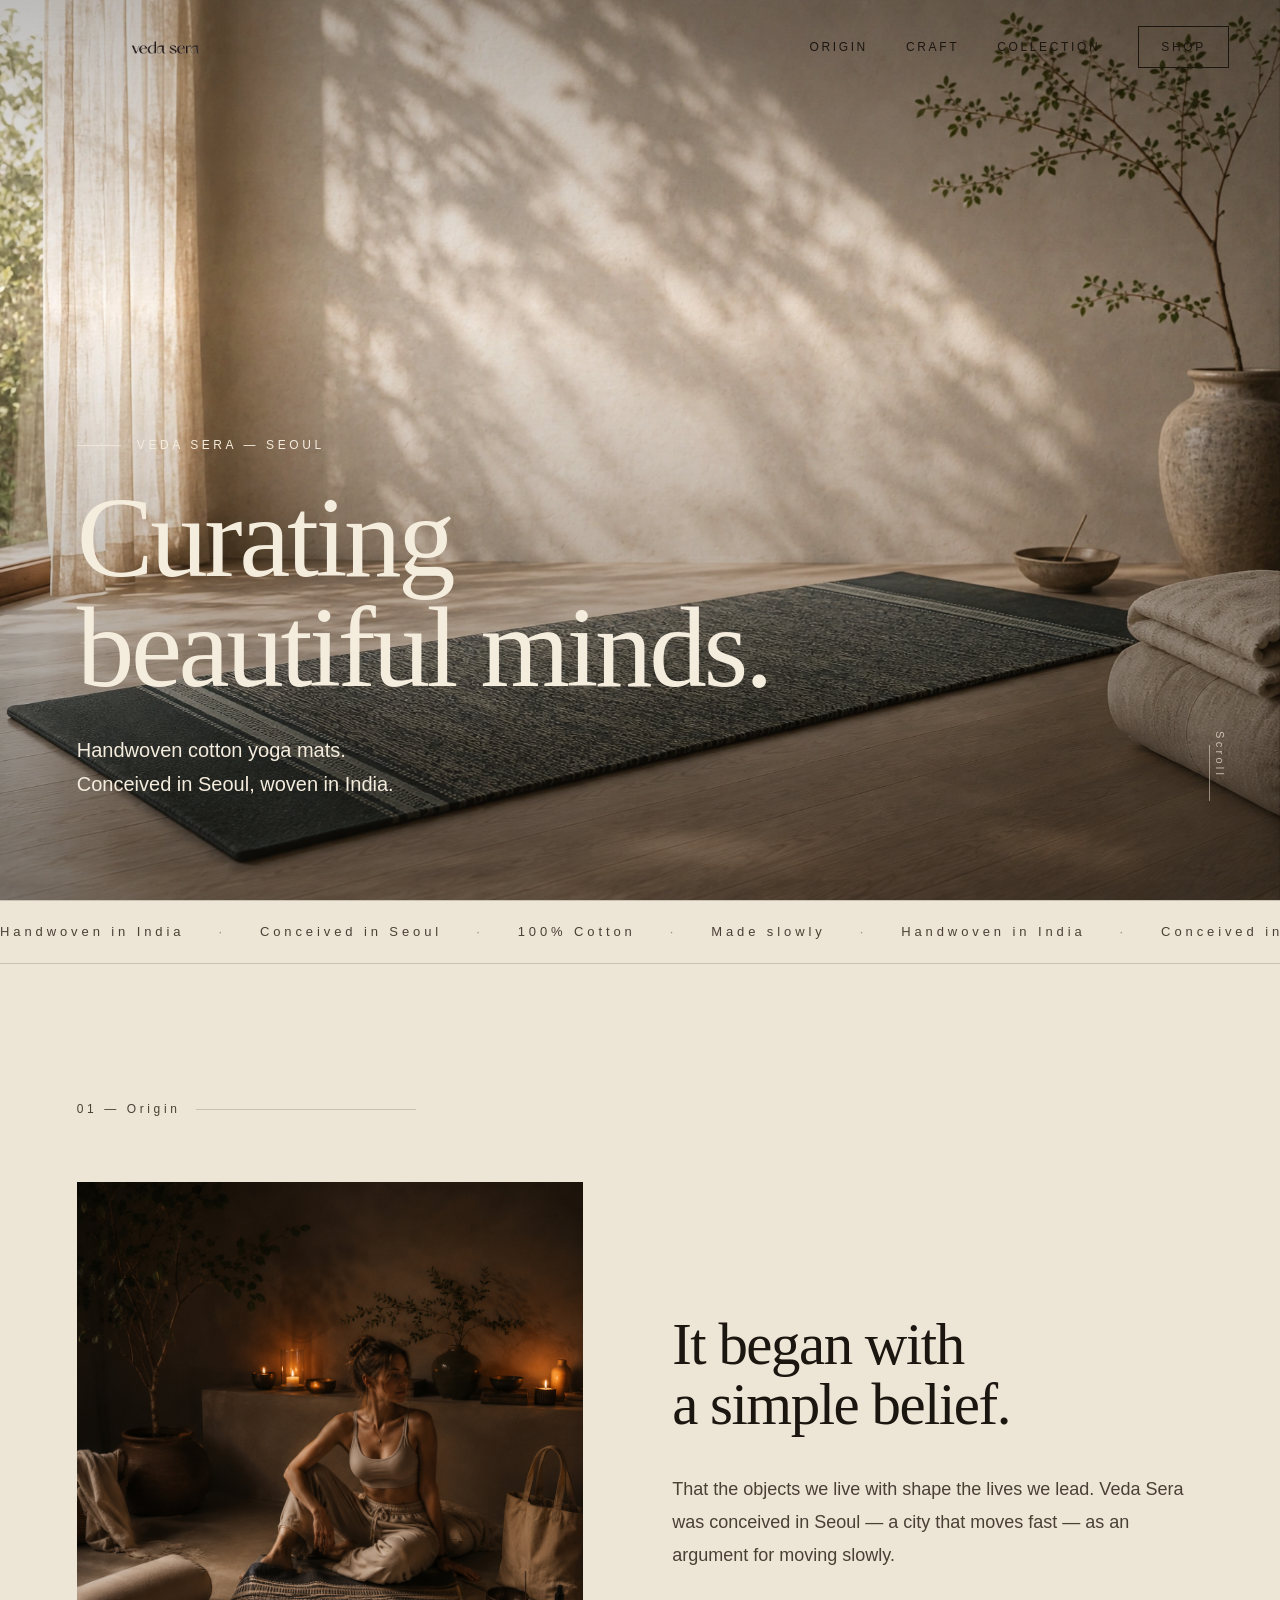
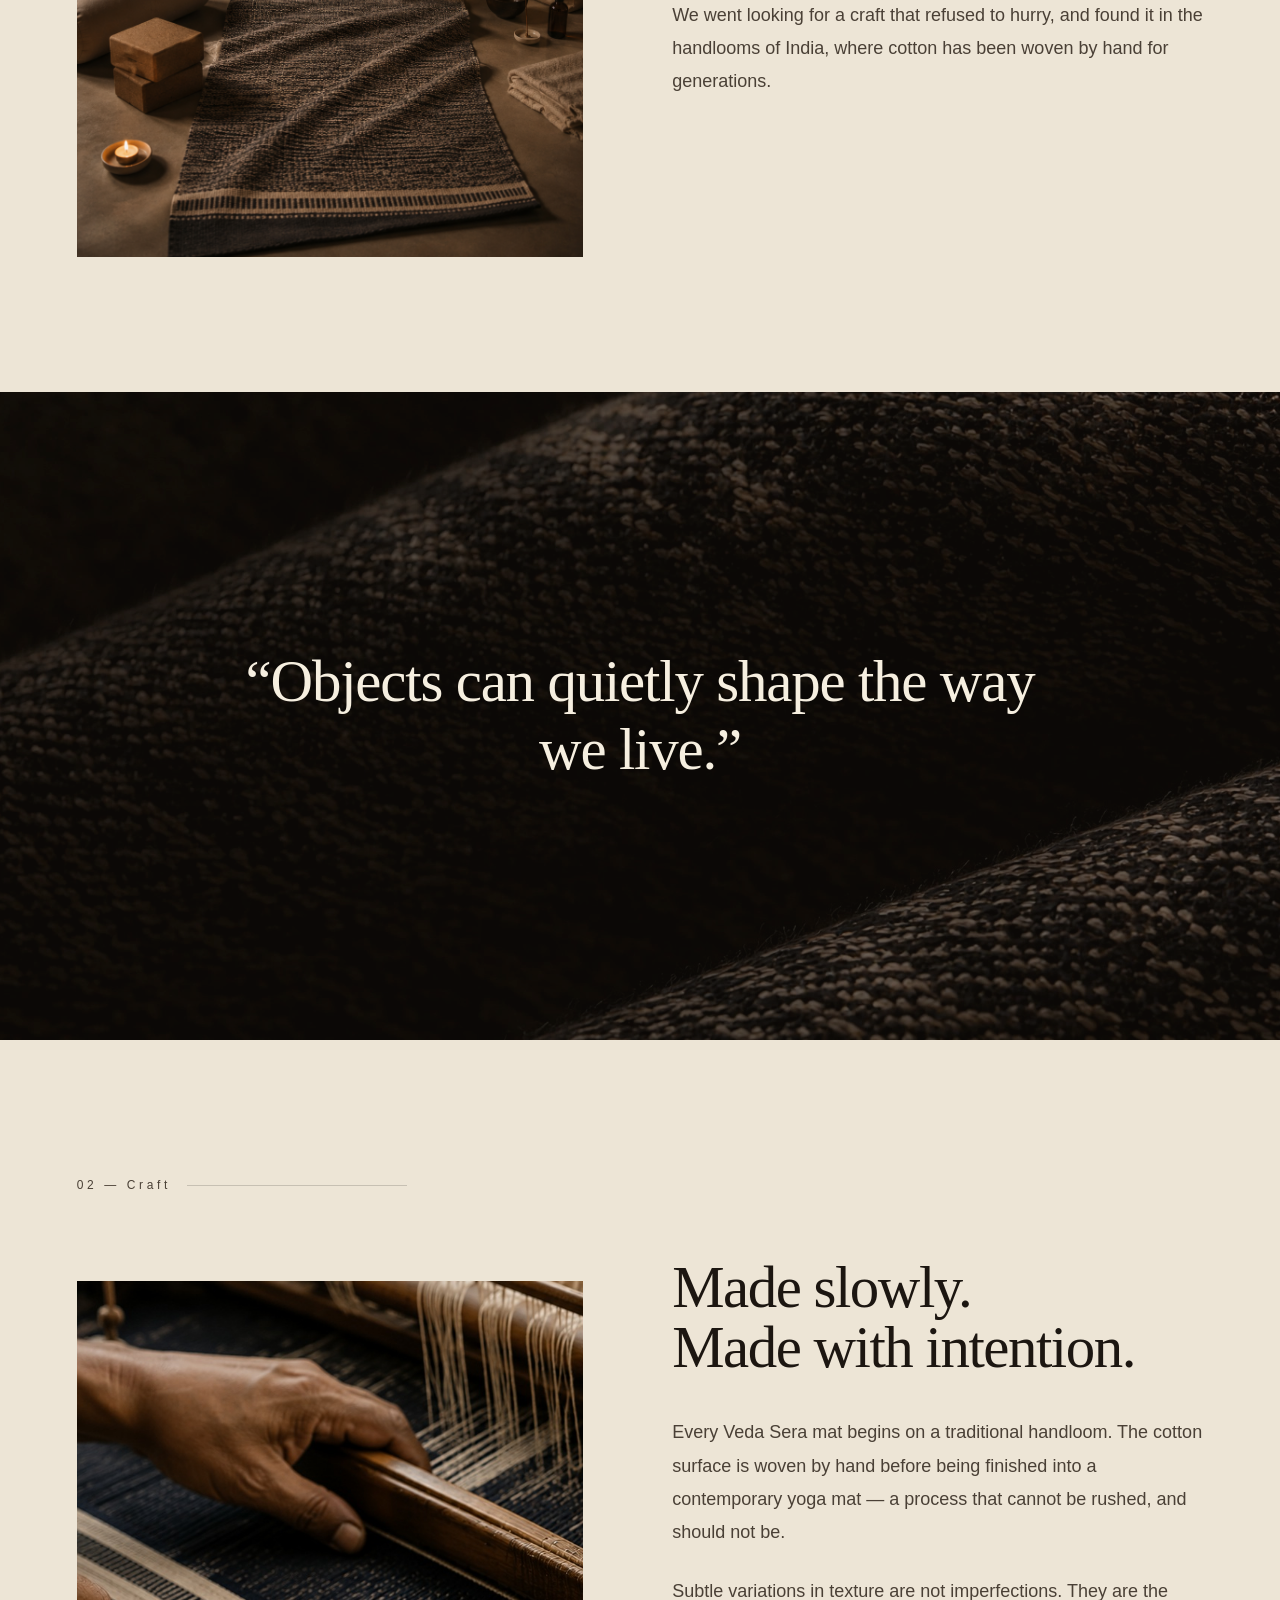
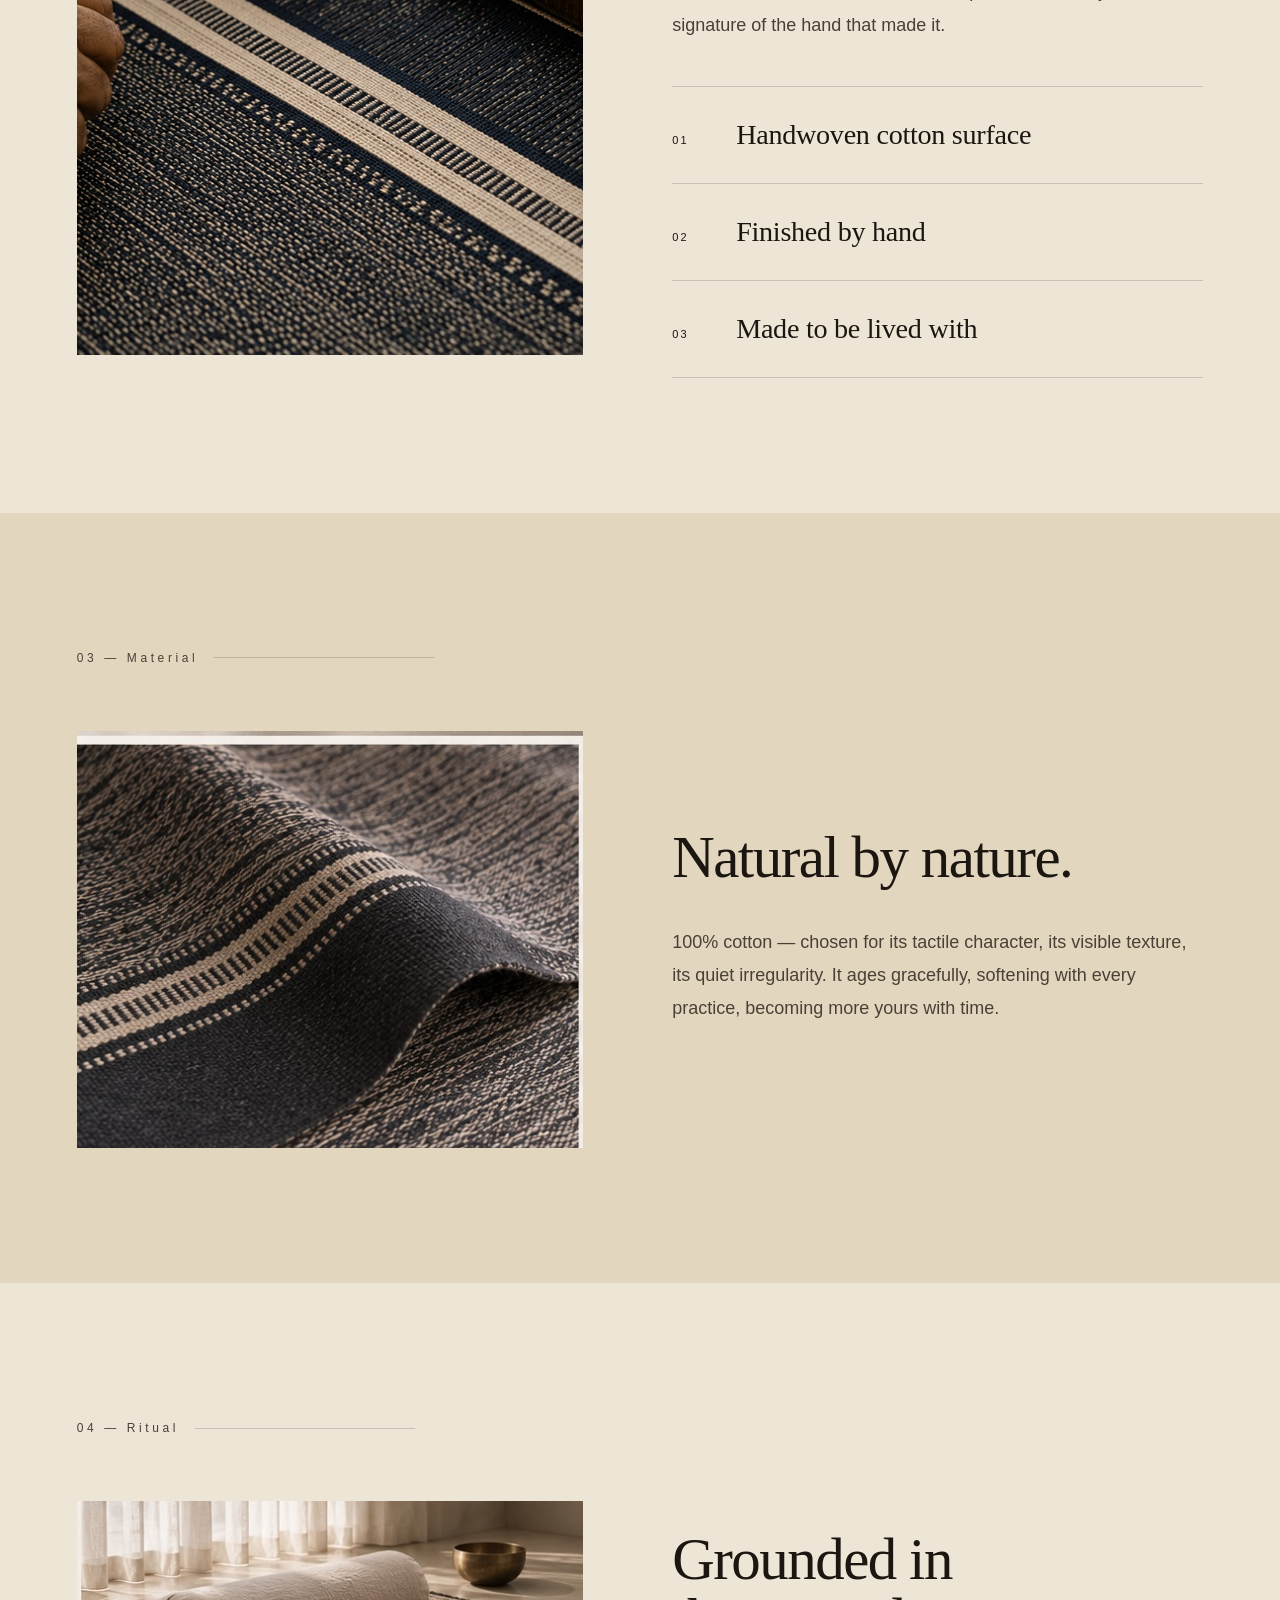
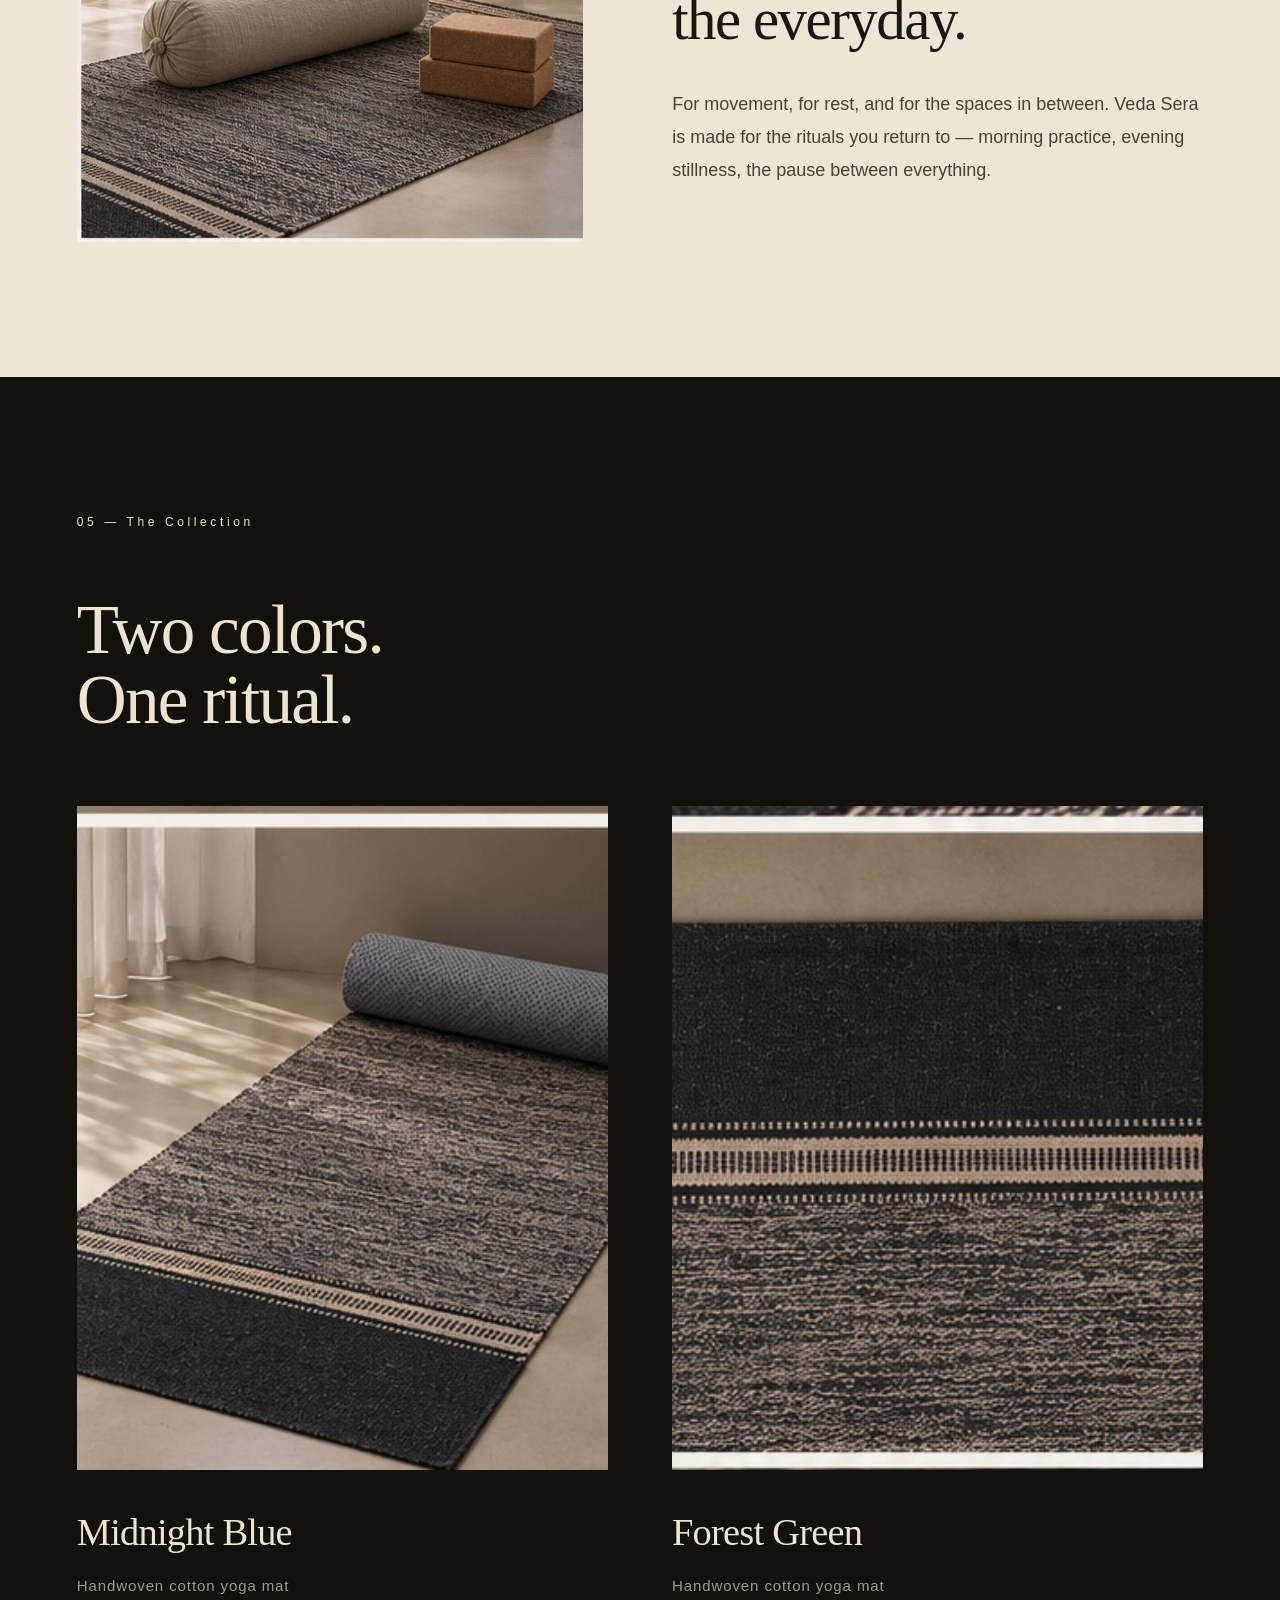
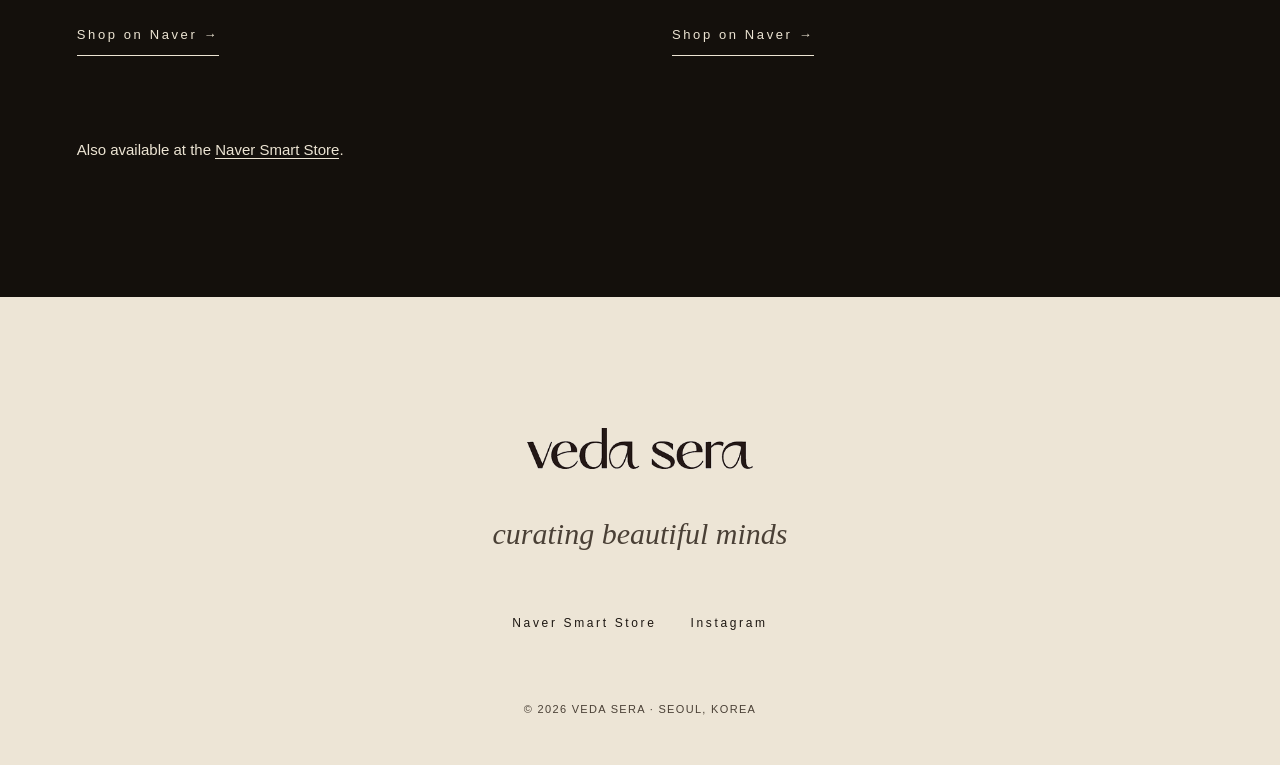
==== index.html @ e6a810a4 "Add official logo PNGs; favicon; cache-bust cleaned manifesto image" ====
<!doctype html>
<html lang="en">
<head>
<meta charset="utf-8">
<meta name="viewport" content="width=device-width,initial-scale=1">
<title>VEDA SERA — curating beautiful minds</title>
<meta name="description" content="VEDA SERA — handwoven cotton yoga mats. Conceived in Seoul, woven in India. Objects for movement, rest and the rituals in between.">
<link rel="stylesheet" href="style.css">
<link rel="icon" type="image/png" href="assets/logo-square.png">
<link rel="apple-touch-icon" href="assets/logo-square.png">
<script src="js/config.js"></script>
<script src="js/pixel.js"></script>
</head>
<body>

<header class="site-header" id="site-header">
  <a class="brand" href="#top" aria-label="VEDA SERA home"><img src="assets/logo.png" alt="VEDA SERA"></a>
  <nav>
    <a href="#origin">ORIGIN</a>
    <a href="#craft">CRAFT</a>
    <a href="#collection">COLLECTION</a>
    <a href="https://smartstore.naver.com/vedasera" target="_blank" rel="noopener" class="shop-link">SHOP</a>
  </nav>
</header>

<main id="top">

  <!-- HERO -->
  <section class="hero">
    <div class="hero-media"><img src="assets/hero.png" alt="VEDA SERA — handwoven cotton yoga mat"></div>
    <div class="hero-shade"></div>
    <div class="hero-copy">
      <p class="eyebrow light" data-reveal>VEDA SERA — SEOUL</p>
      <h1 data-reveal>Curating<br>beautiful minds.</h1>
      <p class="hero-sub" data-reveal>Handwoven cotton yoga mats.<br>Conceived in Seoul, woven in India.</p>
    </div>
    <p class="scroll-cue" aria-hidden="true">Scroll</p>
  </section>

  <!-- MARQUEE -->
  <div class="strip" aria-hidden="true">
    <div class="strip-track">
      <span>Handwoven in India</span><i>·</i><span>Conceived in Seoul</span><i>·</i><span>100% Cotton</span><i>·</i><span>Made slowly</span><i>·</i>
      <span>Handwoven in India</span><i>·</i><span>Conceived in Seoul</span><i>·</i><span>100% Cotton</span><i>·</i><span>Made slowly</span><i>·</i>
    </div>
  </div>

  <!-- 01 ORIGIN -->
  <section class="chapter" id="origin">
    <p class="chapter-num" data-reveal>01 — Origin</p>
    <div class="split">
      <div class="split-media portrait" data-reveal><img src="assets/philosophy-final.png" alt="VEDA SERA philosophy"></div>
      <div class="split-copy" data-reveal>
        <h2>It began with<br>a simple belief.</h2>
        <p>That the objects we live with shape the lives we lead. Veda Sera was conceived in Seoul — a city that moves fast — as an argument for moving slowly.</p>
        <p>We went looking for a craft that refused to hurry, and found it in the handlooms of India, where cotton has been woven by hand for generations.</p>
      </div>
    </div>
  </section>

  <!-- MANIFESTO BAND -->
  <section class="band">
    <img src="assets/final.jpg?v=2" alt="">
    <div class="band-shade"></div>
    <blockquote data-reveal>“Objects can quietly shape the way we live.”</blockquote>
  </section>

  <!-- 02 CRAFT -->
  <section class="chapter" id="craft">
    <p class="chapter-num" data-reveal>02 — Craft</p>
    <div class="split flip">
      <div class="split-copy" data-reveal>
        <h2>Made slowly.<br>Made with intention.</h2>
        <p>Every Veda Sera mat begins on a traditional handloom. The cotton surface is woven by hand before being finished into a contemporary yoga mat — a process that cannot be rushed, and should not be.</p>
        <p>Subtle variations in texture are not imperfections. They are the signature of the hand that made it.</p>
        <div class="rules">
          <div><b>01</b><span>Handwoven cotton surface</span></div>
          <div><b>02</b><span>Finished by hand</span></div>
          <div><b>03</b><span>Made to be lived with</span></div>
        </div>
      </div>
      <div class="split-media portrait" data-reveal><img src="assets/weave.jpg" alt="Traditional handweaving process"></div>
    </div>
  </section>

  <!-- 03 MATERIAL -->
  <section class="chapter alt" id="material">
    <p class="chapter-num" data-reveal>03 — Material</p>
    <div class="split">
      <div class="split-media" data-reveal><img src="assets/material.jpg" alt="Close-up of VEDA SERA woven cotton"></div>
      <div class="split-copy" data-reveal>
        <h2>Natural by nature.</h2>
        <p>100% cotton — chosen for its tactile character, its visible texture, its quiet irregularity. It ages gracefully, softening with every practice, becoming more yours with time.</p>
      </div>
    </div>
  </section>

  <!-- 04 RITUAL -->
  <section class="chapter" id="ritual">
    <p class="chapter-num" data-reveal>04 — Ritual</p>
    <div class="split flip">
      <div class="split-copy" data-reveal>
        <h2>Grounded in<br>the everyday.</h2>
        <p>For movement, for rest, and for the spaces in between. Veda Sera is made for the rituals you return to — morning practice, evening stillness, the pause between everything.</p>
      </div>
      <div class="split-media" data-reveal><img src="assets/lifestyle.jpg" alt="VEDA SERA mat in an everyday ritual setting"></div>
    </div>
  </section>

  <!-- 05 COLLECTION -->
  <section class="collection" id="collection">
    <div class="collection-inner">
      <p class="chapter-num light" data-reveal>05 — The Collection</p>
      <h2 data-reveal>Two colors.<br>One ritual.</h2>
      <div class="collection-grid">
        <a class="product-card" data-reveal
           href="https://smartstore.naver.com/vedasera/products/13748710776"
           target="_blank" rel="noopener" data-naver-product="13748710776">
          <div class="pimg"><img src="assets/product.jpg" alt="VEDA SERA handwoven yoga mat — Midnight Blue"></div>
          <h3>Midnight Blue</h3>
          <p class="psub">Handwoven cotton yoga mat</p>
          <span class="cta light">Shop on Naver →</span>
        </a>
        <a class="product-card" data-reveal
           href="https://smartstore.naver.com/vedasera/products/13748710775"
           target="_blank" rel="noopener" data-naver-product="13748710775">
          <div class="pimg"><img src="assets/detail.jpg" alt="VEDA SERA handwoven yoga mat — Forest Green"></div>
          <h3>Forest Green</h3>
          <p class="psub">Handwoven cotton yoga mat</p>
          <span class="cta light">Shop on Naver →</span>
        </a>
      </div>
      <p class="collection-note" data-reveal>Also available at the <a href="https://smartstore.naver.com/vedasera" target="_blank" rel="noopener">Naver Smart Store</a>.</p>
    </div>
  </section>

</main>

<footer>
  <p class="foot-mark" data-reveal><img src="assets/logo.png" alt="Veda Sera"></p>
  <p class="foot-line" data-reveal>curating beautiful minds</p>
  <nav data-reveal>
    <a href="https://smartstore.naver.com/vedasera" target="_blank" rel="noopener">Naver Smart Store</a>
    <a href="https://www.instagram.com/veda.sera" target="_blank" rel="noopener">Instagram</a>
  </nav>
  <small>© <span id="year">2026</span> VEDA SERA · SEOUL, KOREA</small>
</footer>

<script src="script.js"></script>
</body>
</html>
---- style.css ----
/* VEDA SERA — luxury editorial system
   System font stacks only: no external webfonts, no mobile font corruption. */

:root{
  --bone:#ede5d6;
  --bone-2:#e3d6bf;
  --ink:#1c1611;
  --ink-soft:#4a4036;
  --noir:#14100c;
  --bone-on-noir:#ece4d3;
  --line:rgba(28,22,17,.18);
  --line-light:rgba(236,228,211,.25);
  --serif:Georgia,"Times New Roman",serif;
  --sans:"Helvetica Neue",Helvetica,Arial,sans-serif;
}

*{box-sizing:border-box}
html{scroll-behavior:smooth;-webkit-text-size-adjust:100%;text-size-adjust:100%}
body{
  margin:0;background:var(--bone);color:var(--ink);
  font-family:var(--sans);font-size:18px;line-height:1.7;font-weight:400;
  -webkit-font-smoothing:antialiased;-moz-osx-font-smoothing:grayscale;
  text-rendering:optimizeLegibility;overflow-x:hidden;
}
img{display:block;max-width:100%}
a{color:inherit;text-decoration:none}

/* typography stability (kept from the typography fix) */
body,button,input,textarea,select{font-synthesis:none;font-kerning:normal}
h1,h2,h3,blockquote,.foot-mark{font-family:Georgia,"Times New Roman",serif;font-synthesis:none}

/* reveal on scroll */
[data-reveal]{opacity:0;transform:translateY(30px);transition:opacity 1.1s cubic-bezier(.2,.6,.2,1),transform 1.1s cubic-bezier(.2,.6,.2,1)}
[data-reveal].in{opacity:1;transform:none}
@media(prefers-reduced-motion:reduce){[data-reveal]{opacity:1;transform:none;transition:none}}

/* ---------- header ---------- */
.site-header{
  position:fixed;top:0;left:0;right:0;z-index:100;
  display:flex;align-items:center;justify-content:space-between;
  padding:26px 4vw;
  transition:background .4s,padding .4s,box-shadow .4s;
}
.site-header.scrolled{
  background:rgba(237,229,214,.9);
  -webkit-backdrop-filter:blur(14px);backdrop-filter:blur(14px);
  padding:16px 4vw;box-shadow:0 1px 0 var(--line);
}
.brand{width:230px;display:block}
.brand img{width:100%;height:auto}
.site-header nav{display:flex;gap:38px;align-items:center}
.site-header nav a{
  font-size:12px;font-weight:500;letter-spacing:.22em;
  position:relative;padding:4px 0;
}
.site-header nav a::after{
  content:"";position:absolute;left:0;bottom:0;height:1px;width:0;
  background:var(--ink);transition:width .35s;
}
.site-header nav a:hover::after{width:100%}
.shop-link{border:1px solid var(--ink);padding:10px 22px !important}
.shop-link::after{display:none}
.shop-link:hover{background:var(--ink);color:var(--bone)}

/* ---------- hero ---------- */
.hero{position:relative;height:100svh;min-height:640px;overflow:hidden;background:var(--noir)}
.hero-media{position:absolute;inset:0}
.hero-media img{
  width:100%;height:100%;object-fit:cover;
  animation:heroSettle 2.4s cubic-bezier(.2,.6,.2,1) both;
}
@keyframes heroSettle{from{transform:scale(1.08)}to{transform:scale(1)}}
.hero-shade{position:absolute;inset:0;background:linear-gradient(180deg,rgba(20,16,12,.28) 0%,rgba(20,16,12,0) 34%,rgba(20,16,12,.52) 100%)}
.hero-copy{position:absolute;left:6vw;bottom:11vh;right:6vw;color:#f4ecdd;max-width:1200px}
.eyebrow{
  font-size:12px;font-weight:500;letter-spacing:.3em;margin:0 0 26px;
  display:flex;align-items:center;gap:16px;
}
.eyebrow::before{content:"";width:44px;height:1px;background:currentColor;opacity:.7}
.eyebrow.light{color:#f4ecdd}
.hero-copy h1{
  font-weight:400;font-size:clamp(58px,9vw,148px);
  line-height:.96;letter-spacing:-.03em;margin:0 0 30px;
}
.hero-sub{font-size:clamp(16px,1.6vw,20px);line-height:1.7;margin:0;opacity:.88;max-width:520px}
.scroll-cue{
  position:absolute;right:4vw;bottom:11vh;color:#f4ecdd;
  font-size:11px;letter-spacing:.3em;writing-mode:vertical-rl;margin:0;opacity:.7;
}
.scroll-cue::after{content:"";display:block;width:1px;height:56px;background:#f4ecdd;margin:14px auto 0;opacity:.7}

/* ---------- marquee strip ---------- */
.strip{
  border-top:1px solid var(--line);border-bottom:1px solid var(--line);
  overflow:hidden;padding:20px 0;background:var(--bone);
}
.strip-track{
  display:flex;gap:34px;white-space:nowrap;width:max-content;
  animation:strip 30s linear infinite;
  font-size:13px;letter-spacing:.3em;font-weight:500;color:var(--ink-soft);
}
.strip-track i{font-style:normal;opacity:.5}
@keyframes strip{to{transform:translateX(-50%)}}

/* ---------- chapters ---------- */
.chapter{padding:15vh 6vw;max-width:1560px;margin:0 auto}
.chapter.alt{background:var(--bone-2)}
.chapter.alt{max-width:none}
.chapter.alt>.chapter-num,.chapter.alt>.split{max-width:1560px;margin-left:auto;margin-right:auto}
.chapter-num{
  font-size:12px;font-weight:500;letter-spacing:.3em;margin:0 0 7vh;
  display:flex;align-items:center;gap:16px;color:var(--ink-soft);
}
.chapter-num::after{content:"";flex:1;height:1px;background:var(--line);max-width:220px}
.chapter-num.light{color:var(--bone-on-noir)}
.split{display:grid;grid-template-columns:1fr 1.05fr;gap:7vw;align-items:center}
.split.flip>.split-copy{order:2}
.split.flip>.split-media{order:1}
.split-media{overflow:hidden;background:var(--bone-2)}
.split-media.portrait img{aspect-ratio:3/4}
.split-media img{width:100%;height:100%;object-fit:cover;transition:transform 1.4s cubic-bezier(.2,.6,.2,1)}
.split-media:hover img{transform:scale(1.035)}
.split-copy h2{
  font-weight:400;font-size:clamp(44px,4.6vw,96px);
  line-height:1.02;letter-spacing:-.025em;margin:0 0 38px;
}
.split-copy p{font-size:18px;line-height:1.85;max-width:560px;margin:0 0 26px;color:var(--ink-soft)}
.rules{margin-top:44px;border-bottom:1px solid var(--line)}
.rules div{border-top:1px solid var(--line);padding:24px 0;display:grid;grid-template-columns:64px 1fr;align-items:baseline}
.rules b{font-size:11px;font-weight:500;letter-spacing:.2em}
.rules span{font-family:var(--serif);font-size:clamp(24px,2.2vw,34px);letter-spacing:-.01em}

/* ---------- manifesto band ---------- */
.band{position:relative;min-height:72vh;display:flex;align-items:center;justify-content:center;overflow:hidden;background:var(--noir)}
.band img{position:absolute;inset:0;width:100%;height:100%;object-fit:cover;opacity:.85}
.band-shade{position:absolute;inset:0;background:rgba(20,16,12,.45)}
.band blockquote{
  position:relative;color:#f6efe0;text-align:center;
  font-size:clamp(34px,4.6vw,76px);line-height:1.15;letter-spacing:-.02em;
  max-width:1000px;margin:0;padding:0 6vw;font-weight:400;
}

/* ---------- collection (noir) ---------- */
.collection{background:var(--noir);color:var(--bone-on-noir);padding:15vh 6vw}
.collection-inner{max-width:1560px;margin:0 auto}
.collection h2{
  font-weight:400;font-size:clamp(48px,5.4vw,110px);
  line-height:1;letter-spacing:-.025em;margin:0 0 8vh;
}
.collection-grid{display:grid;grid-template-columns:1fr 1fr;gap:5vw}
.product-card{display:block}
.product-card .pimg{overflow:hidden;background:#241d15;aspect-ratio:4/5}
.product-card img{width:100%;height:100%;object-fit:cover;transition:transform 1.2s cubic-bezier(.2,.6,.2,1),opacity .6s}
.product-card:hover img{transform:scale(1.045)}
.product-card h3{font-weight:400;font-size:clamp(30px,3vw,46px);letter-spacing:-.02em;margin:30px 0 8px}
.psub{font-size:15px;letter-spacing:.06em;opacity:.65;margin:0 0 20px}
.cta{
  display:inline-block;font-size:13px;font-weight:500;letter-spacing:.2em;
  padding-bottom:8px;border-bottom:1px solid currentColor;
}
.cta.light{color:var(--bone-on-noir)}
.collection-note{margin:9vh 0 0;font-size:15px;opacity:.7}
.collection-note a{border-bottom:1px solid currentColor}

/* ---------- footer ---------- */
footer{padding:14vh 6vw 46px;text-align:center;background:var(--bone)}
.foot-mark{margin:0 0 34px}
.foot-mark img{width:min(760px,84vw);height:auto;margin:0 auto}
.foot-line{font-family:var(--serif);font-style:italic;font-size:clamp(20px,2.4vw,30px);margin:0 0 54px;color:var(--ink-soft)}
footer nav{display:flex;gap:34px;justify-content:center;flex-wrap:wrap;margin-bottom:60px}
footer nav a{font-size:12px;font-weight:500;letter-spacing:.22em;border-bottom:1px solid transparent;padding-bottom:6px}
footer nav a:hover{border-bottom-color:var(--ink)}
footer small{display:block;font-size:11px;letter-spacing:.12em;color:var(--ink-soft)}

/* ---------- mobile ---------- */
@media(max-width:900px){
  .site-header{padding:18px 20px}
  .site-header.scrolled{padding:12px 20px}
  .brand{width:170px}
  .site-header nav a:not(.shop-link){display:none}
  .site-header nav{gap:0}
  .hero-copy{left:24px;right:24px;bottom:9vh}
  .scroll-cue{display:none}
  .chapter{padding:11vh 24px}
  .split{grid-template-columns:1fr;gap:44px}
  .split.flip>.split-copy{order:1}
  .split.flip>.split-media{order:2}
  .split-copy h2{margin-bottom:26px}
  .collection{padding:11vh 24px}
  .collection-grid{grid-template-columns:1fr;gap:56px}
  .band{min-height:56vh}
  footer{padding:11vh 24px 40px}
}
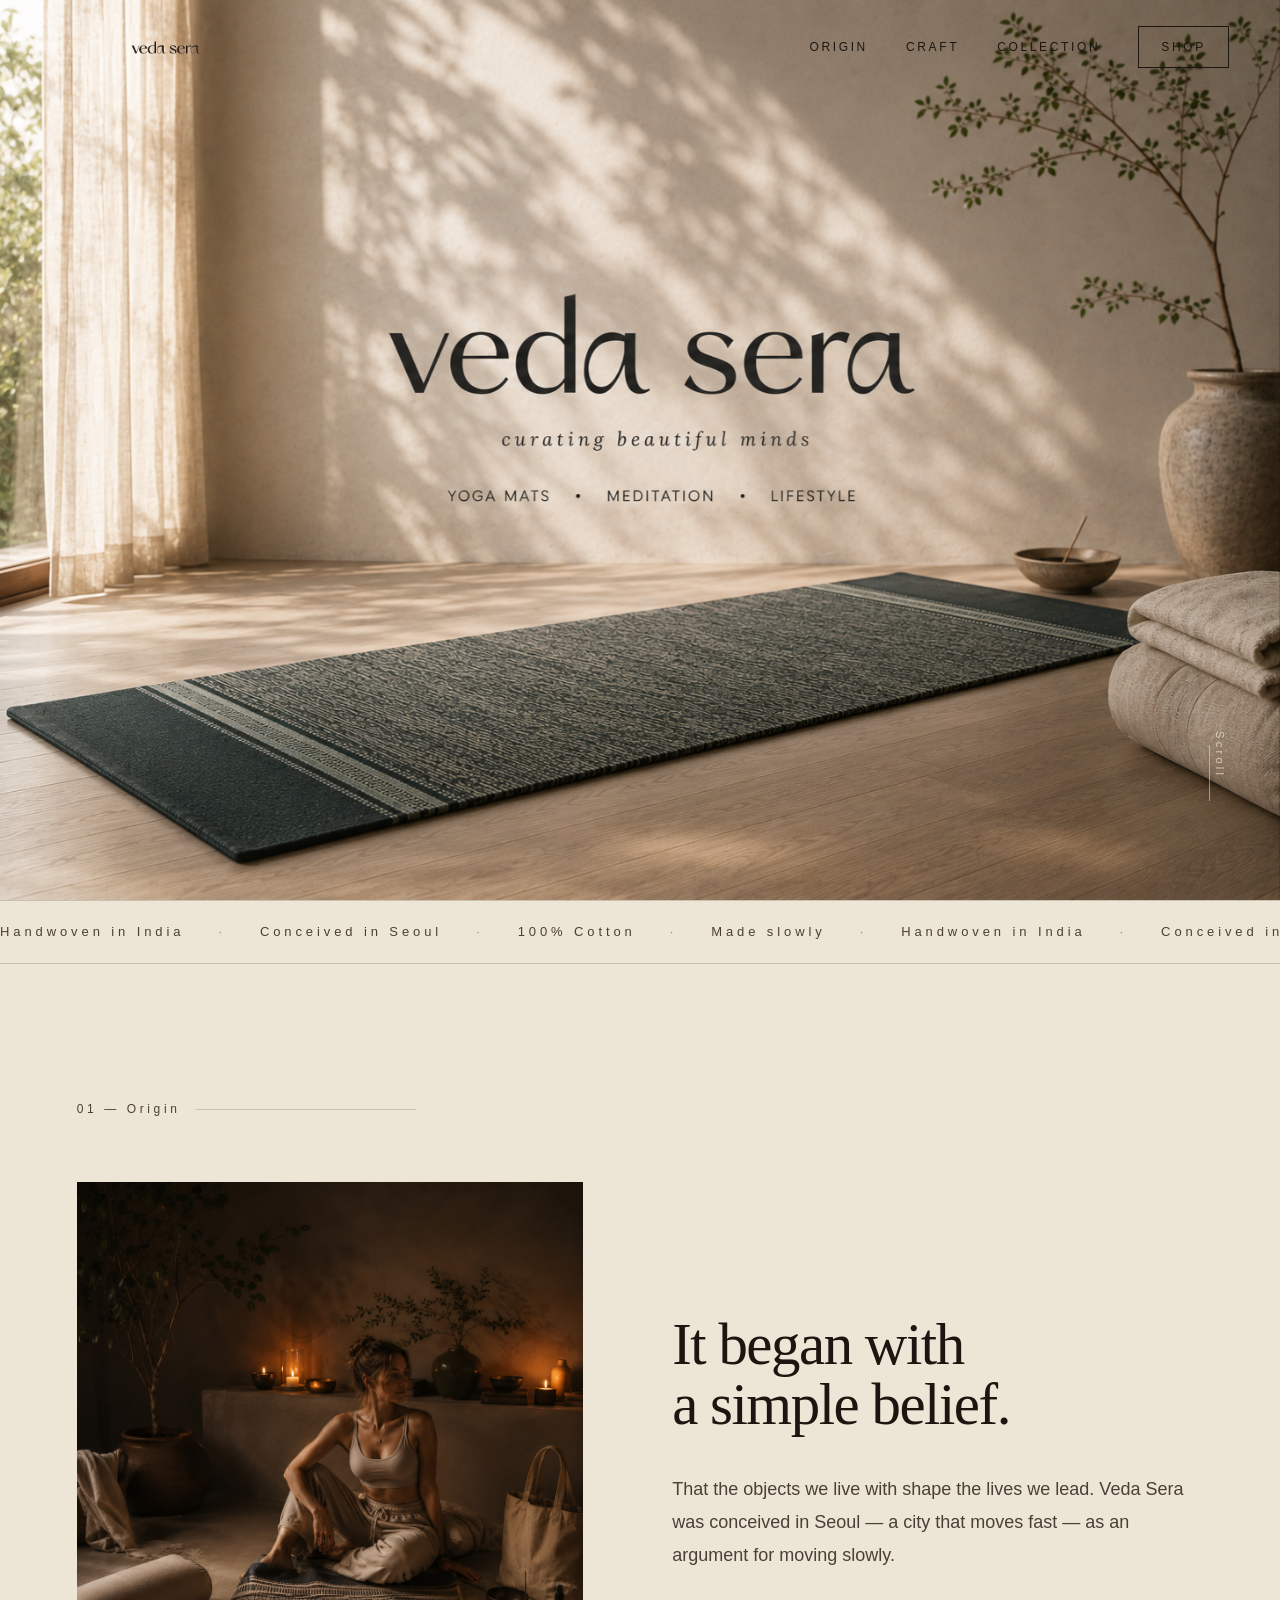
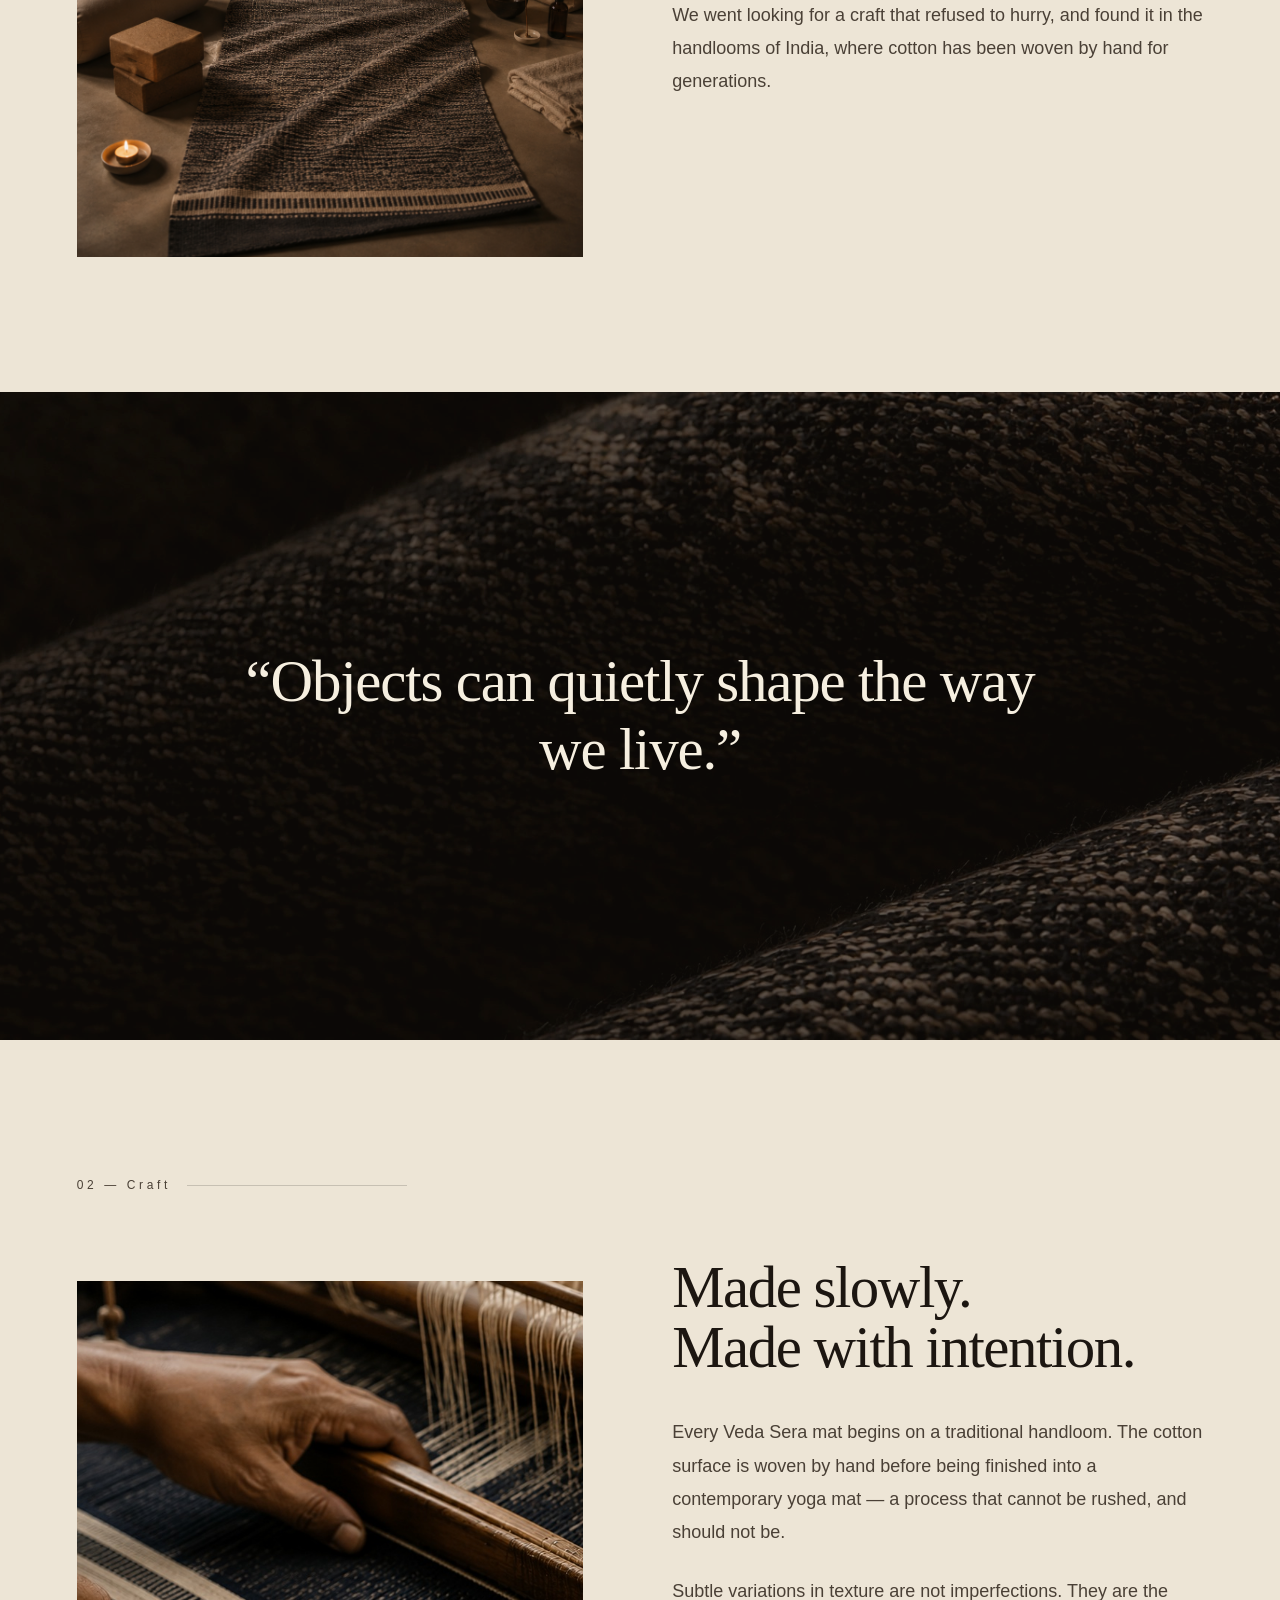
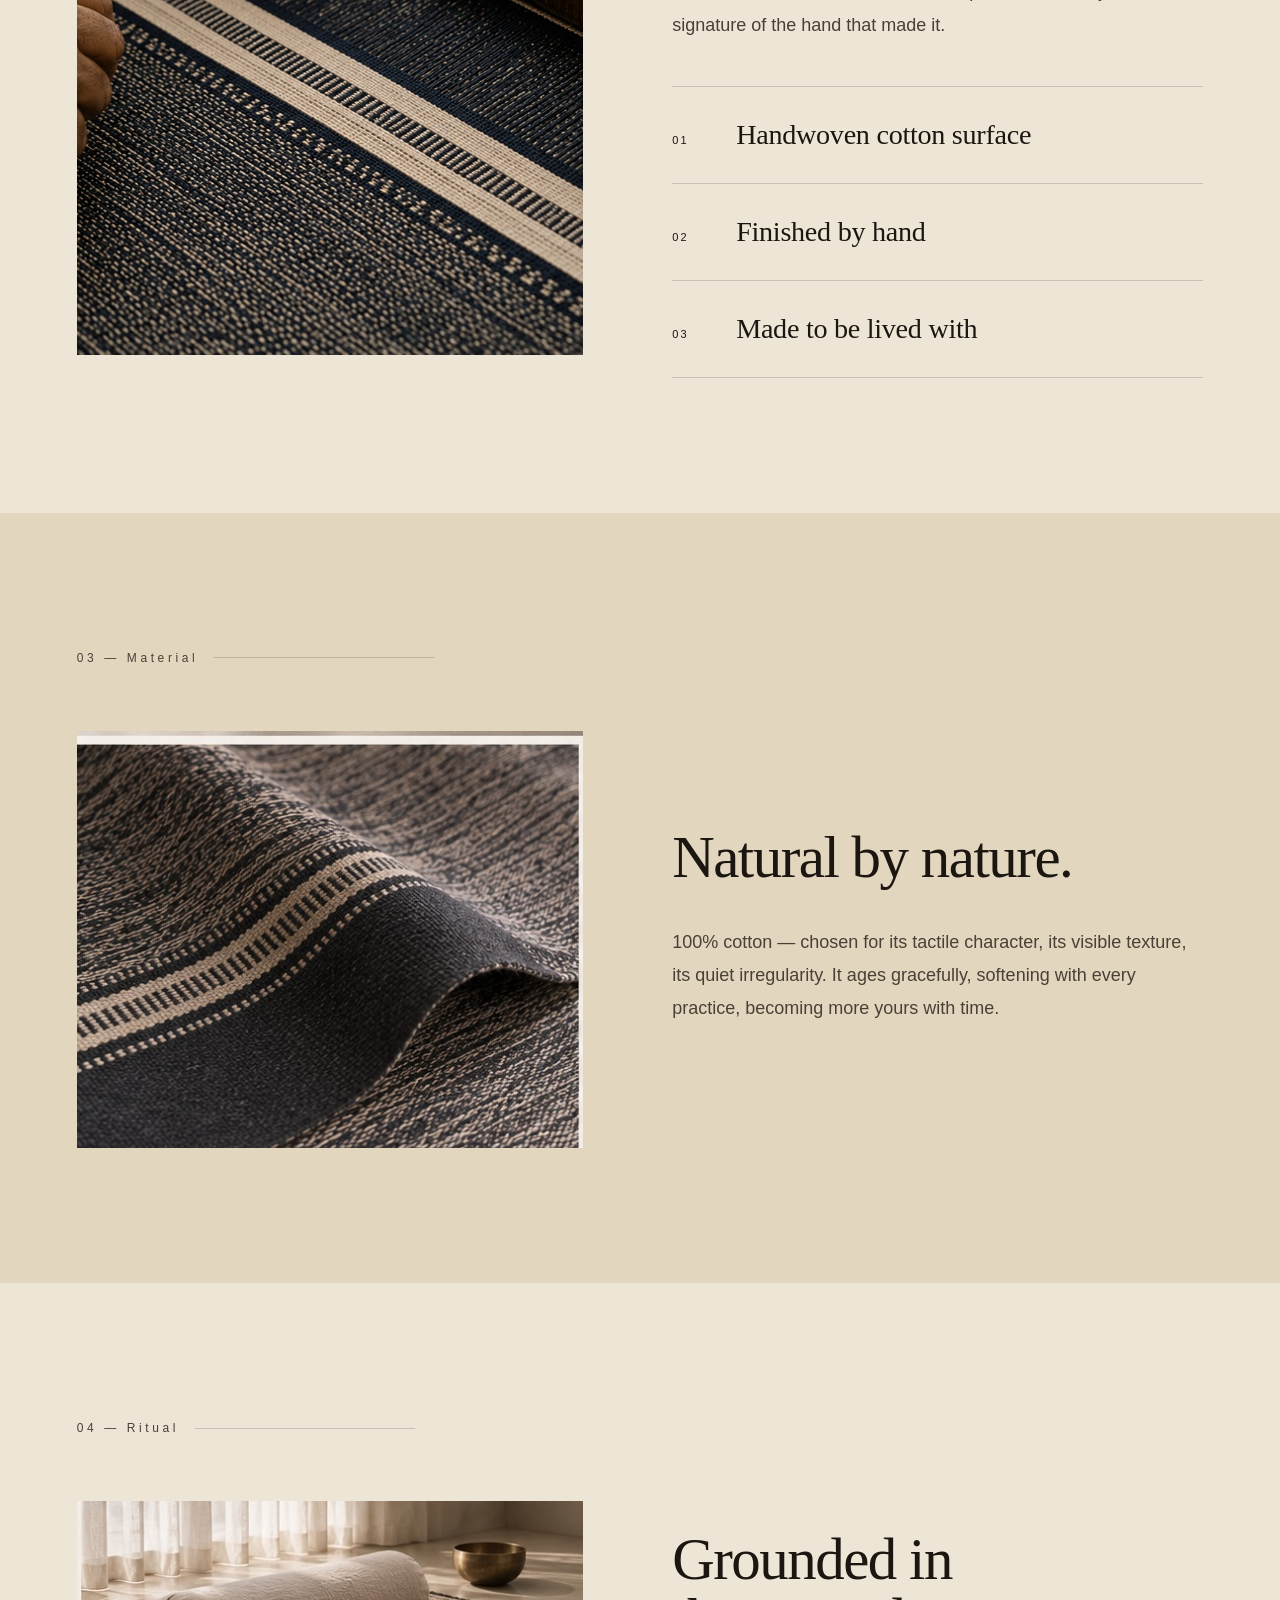
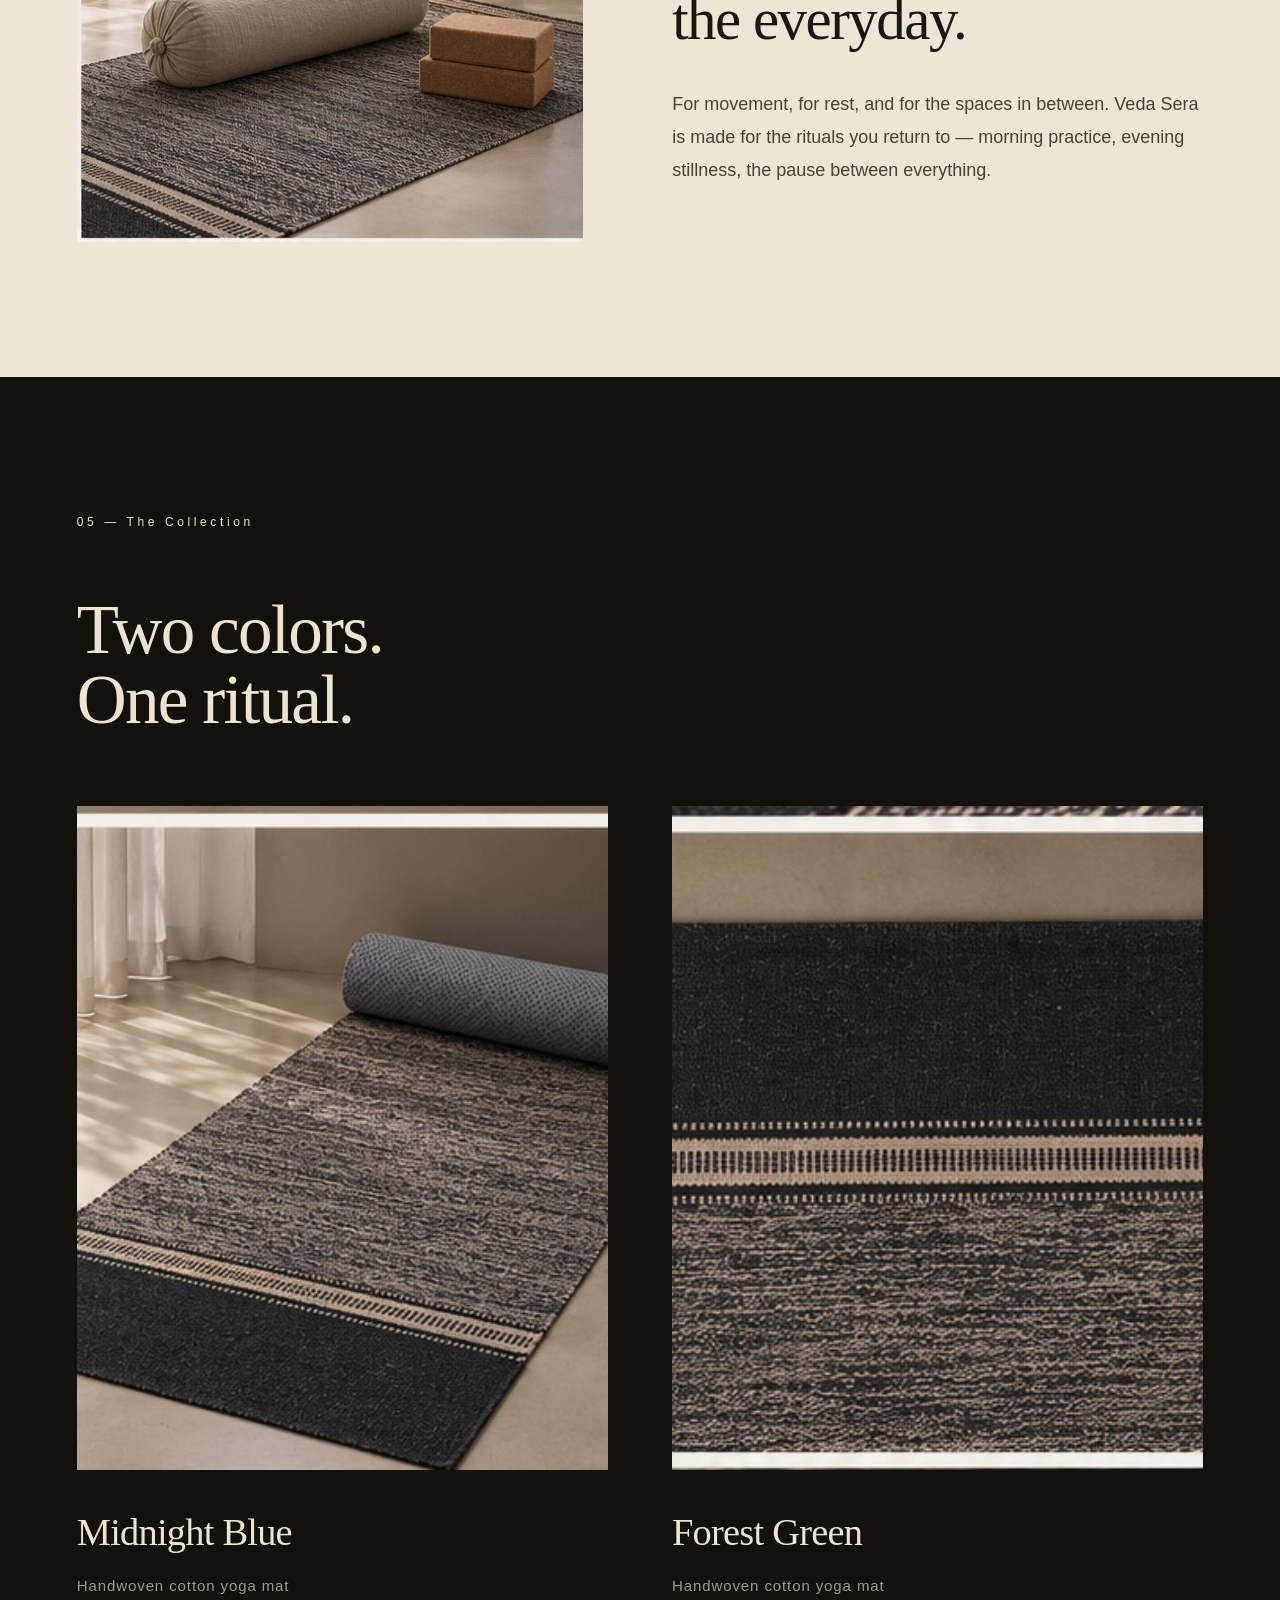
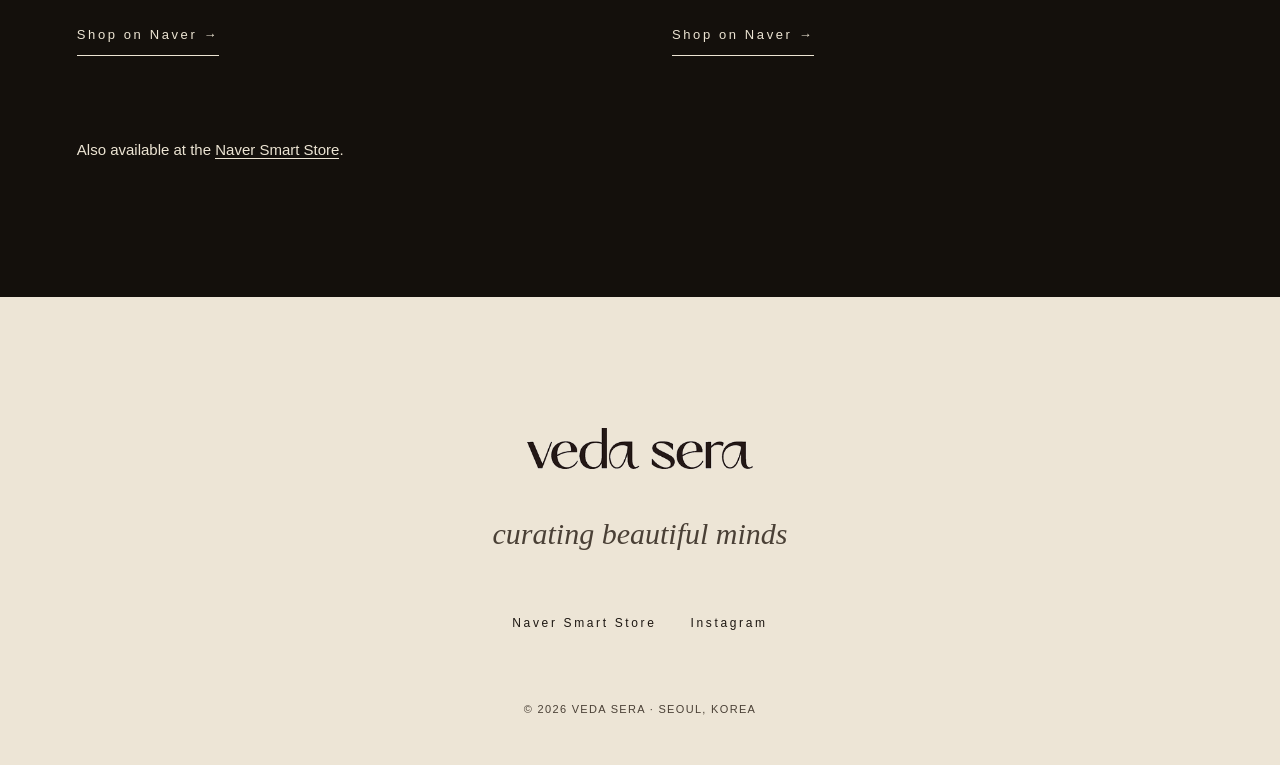
==== commit 0d59e5cf: "Hero: restore original image text, remove HTML overlay" ====
--- a/index.html
+++ b/index.html
@@ -27,13 +27,7 @@
 
   <!-- HERO -->
   <section class="hero">
-    <div class="hero-media"><img src="assets/hero.png" alt="VEDA SERA — handwoven cotton yoga mat"></div>
-    <div class="hero-shade"></div>
-    <div class="hero-copy">
-      <p class="eyebrow light" data-reveal>VEDA SERA — SEOUL</p>
-      <h1 data-reveal>Curating<br>beautiful minds.</h1>
-      <p class="hero-sub" data-reveal>Handwoven cotton yoga mats.<br>Conceived in Seoul, woven in India.</p>
-    </div>
+    <div class="hero-media"><img src="assets/hero.png?v=2" alt="VEDA SERA — curating beautiful minds"></div>
     <p class="scroll-cue" aria-hidden="true">Scroll</p>
   </section>
 
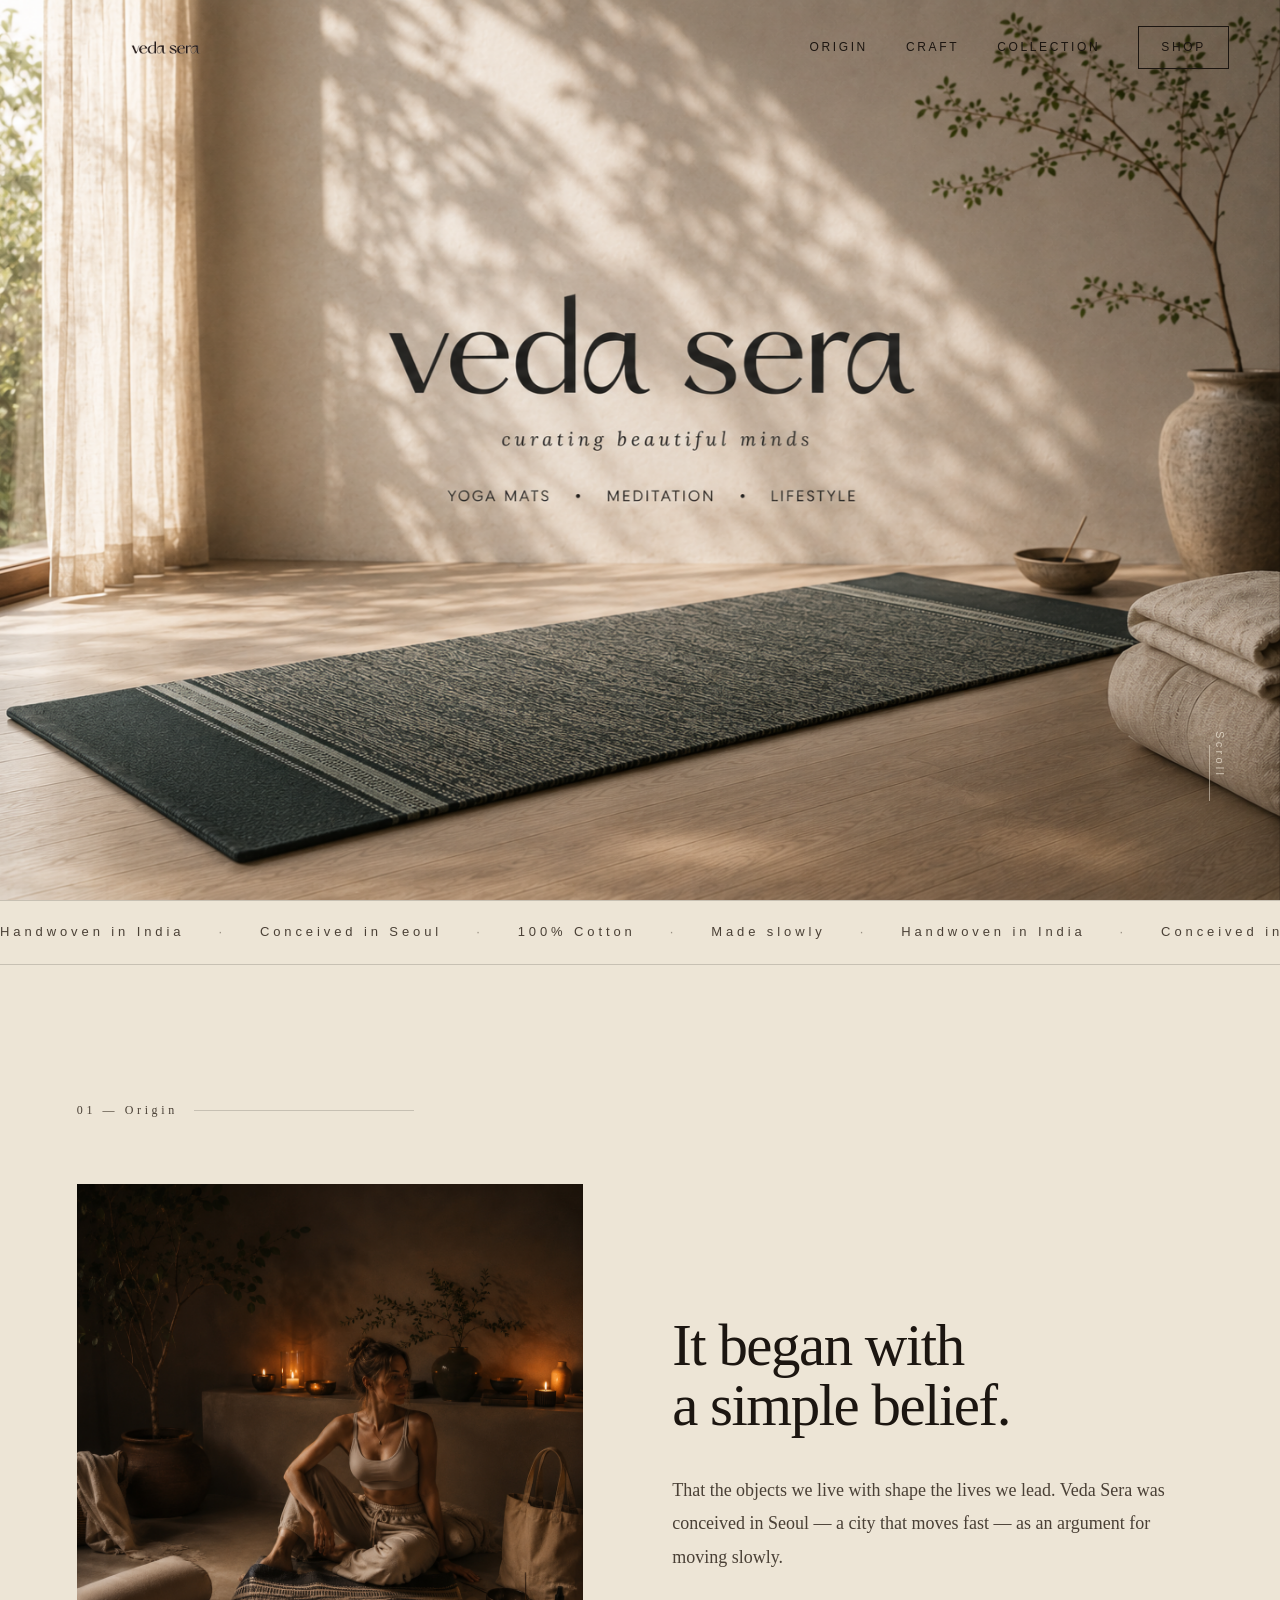
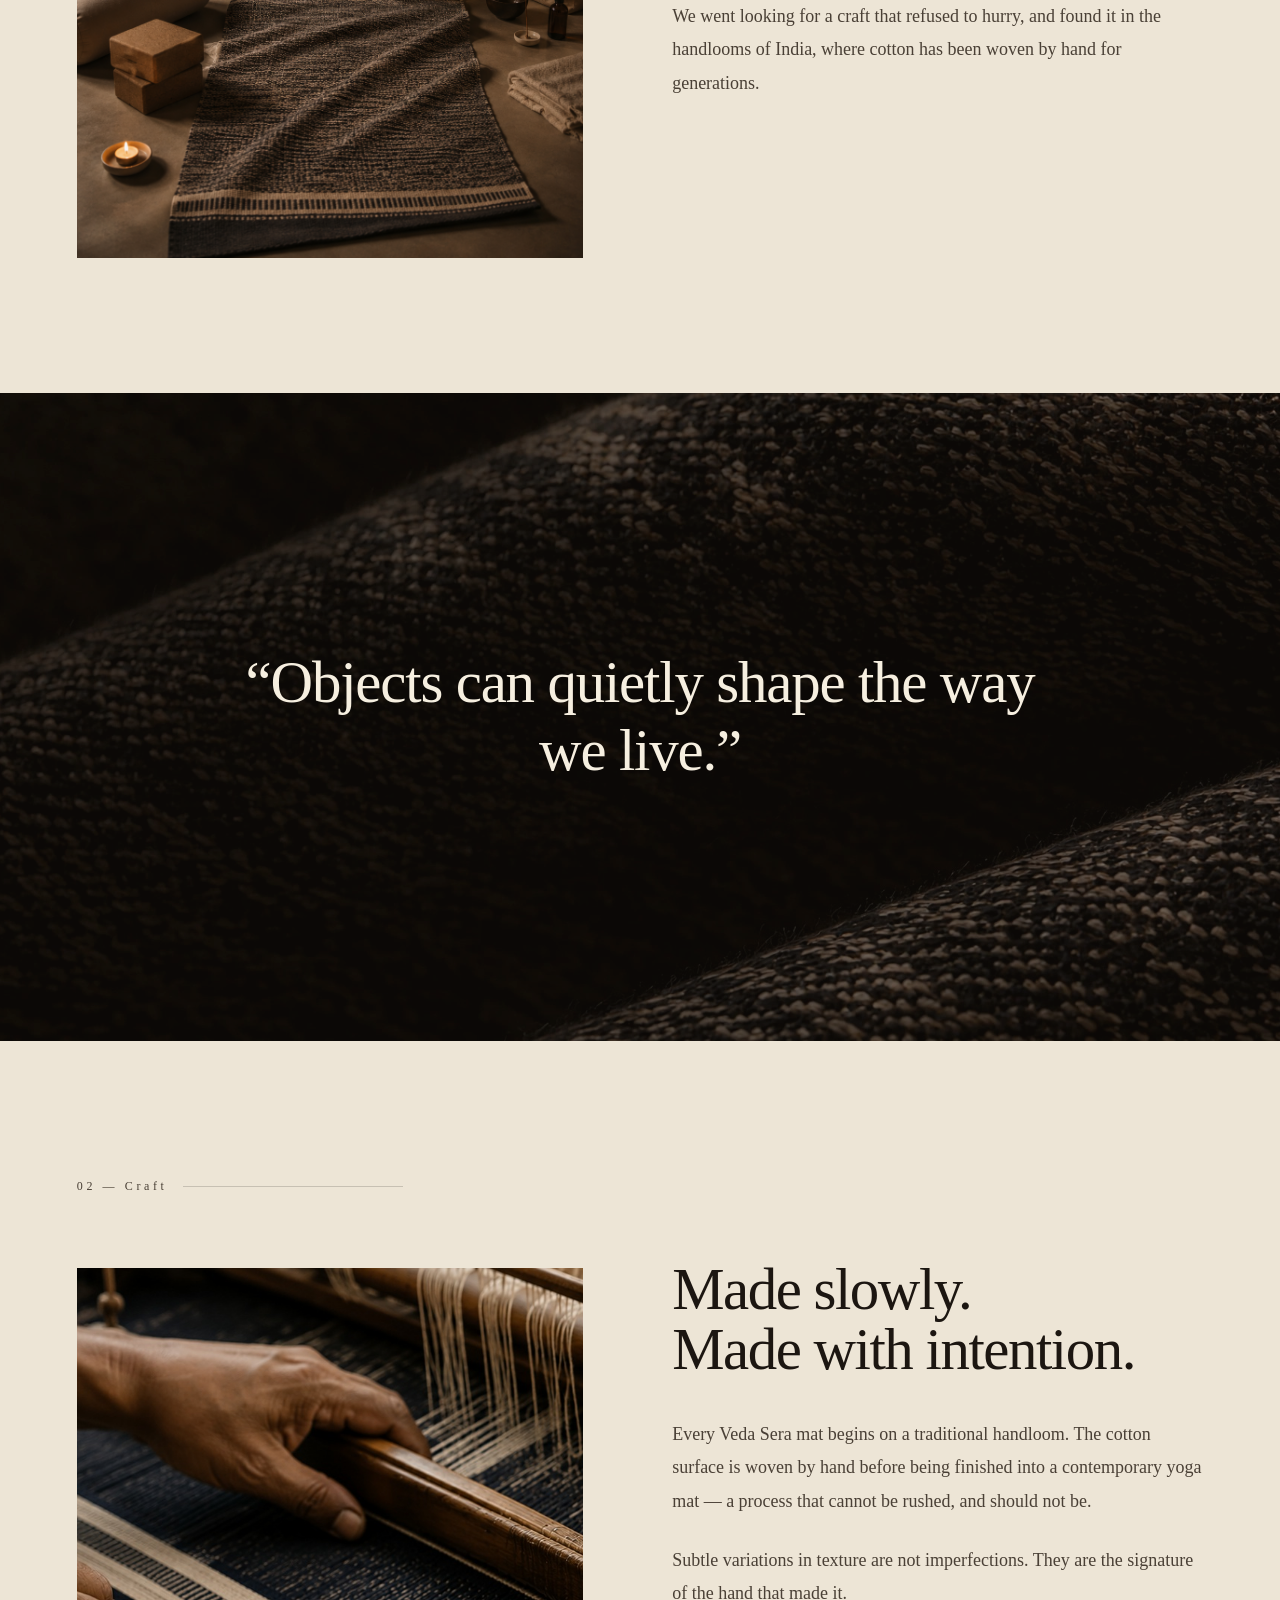
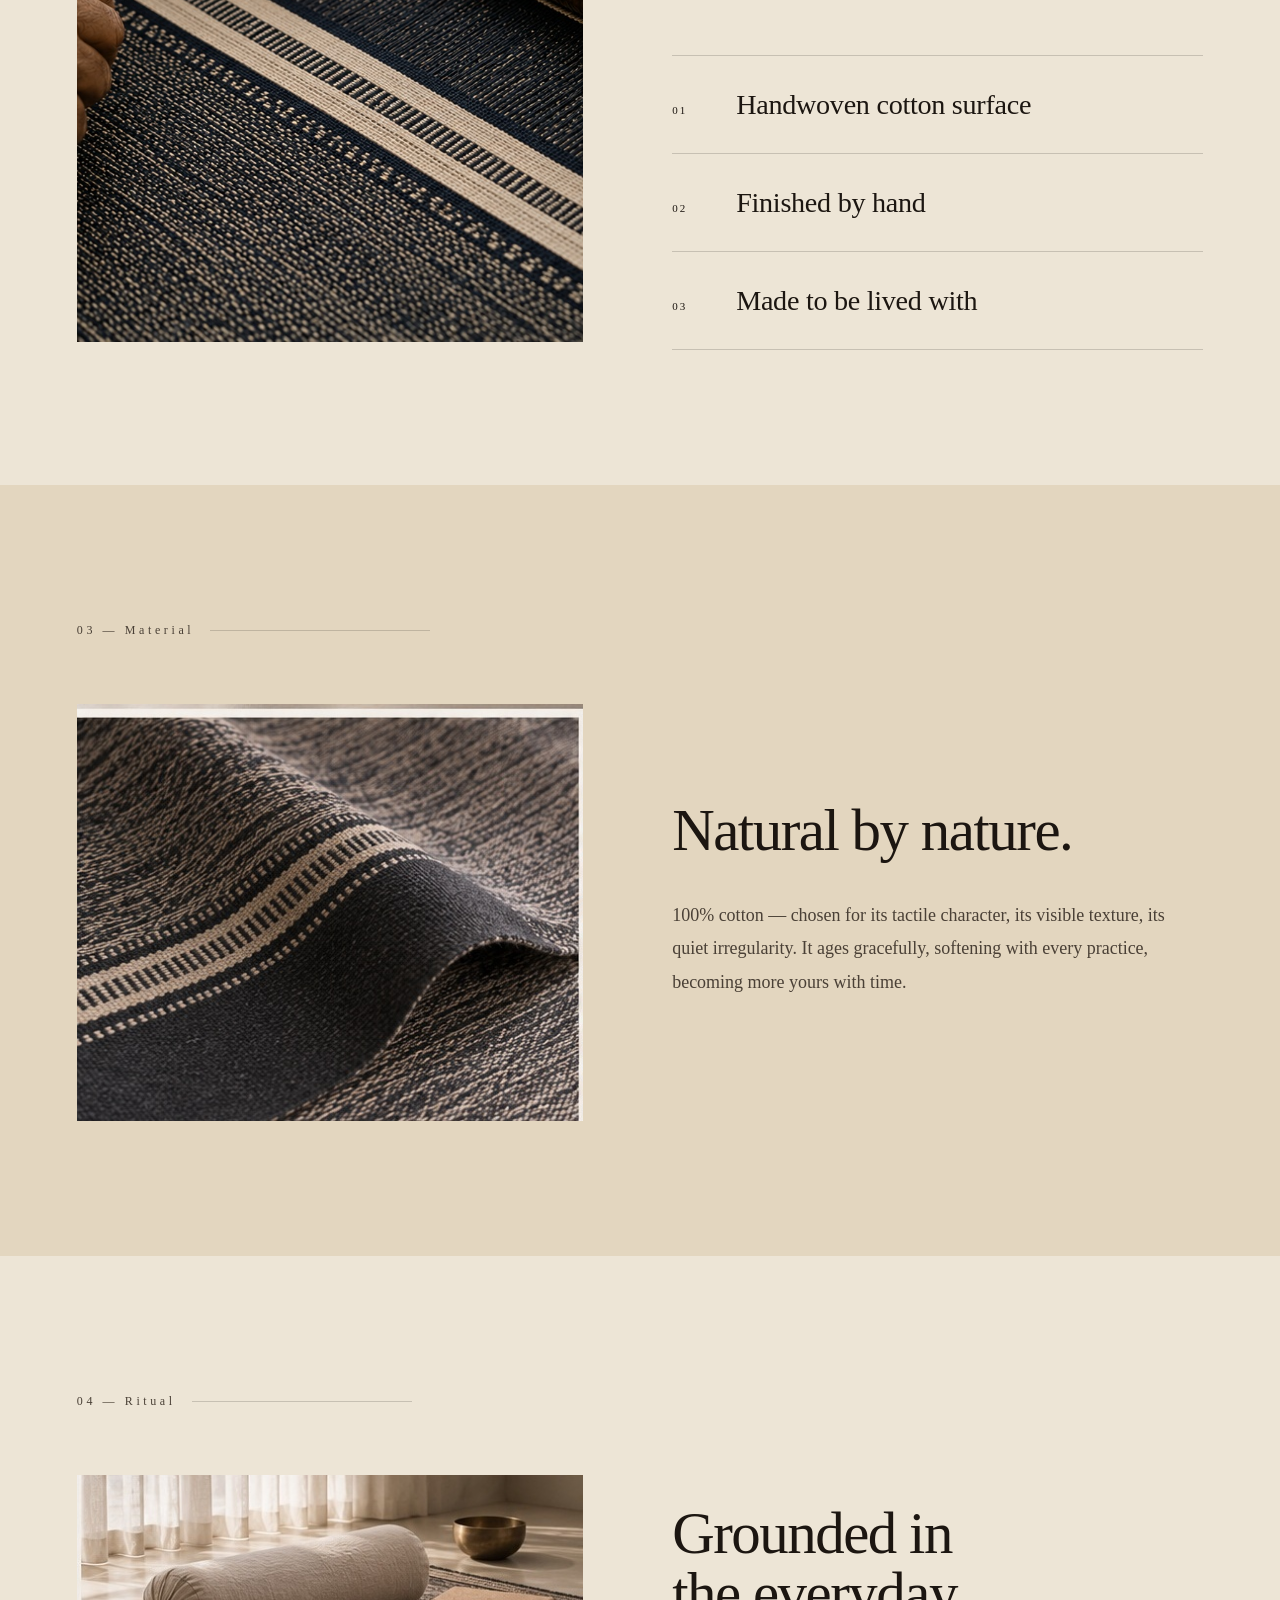
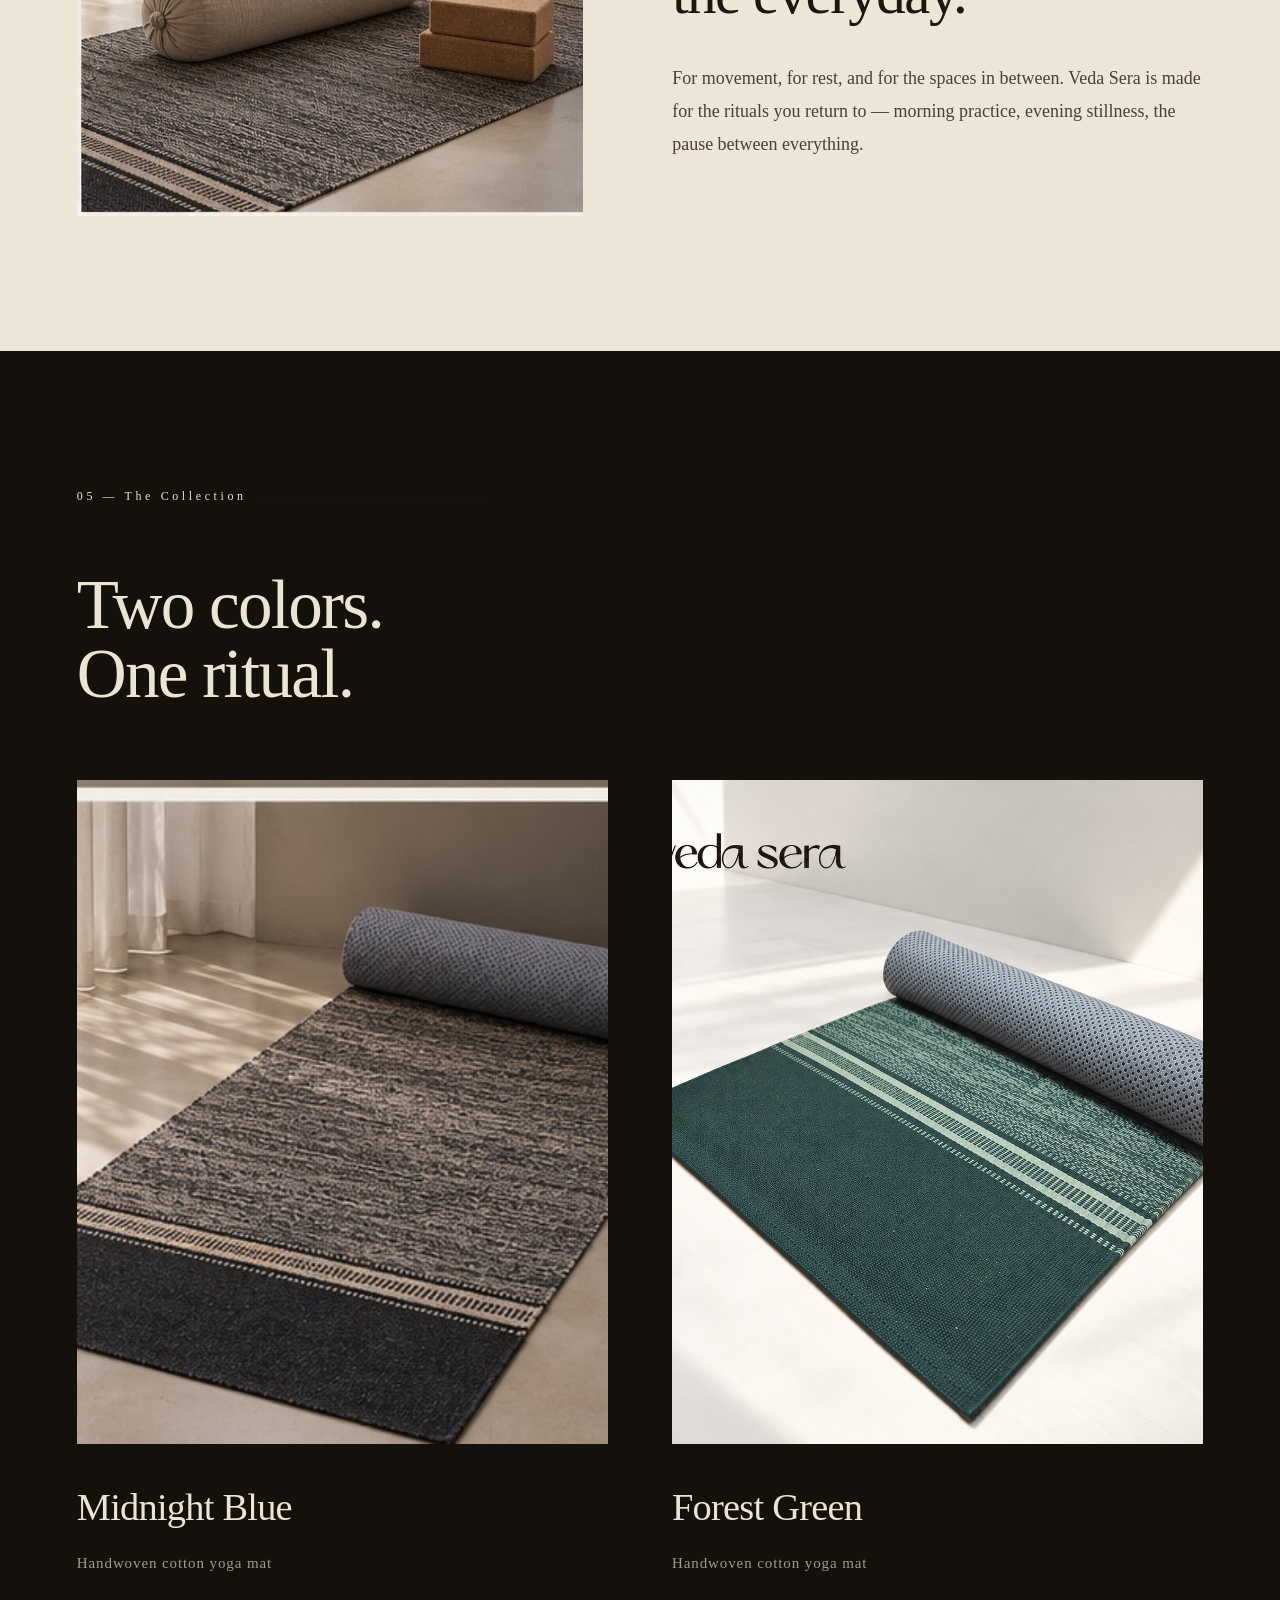
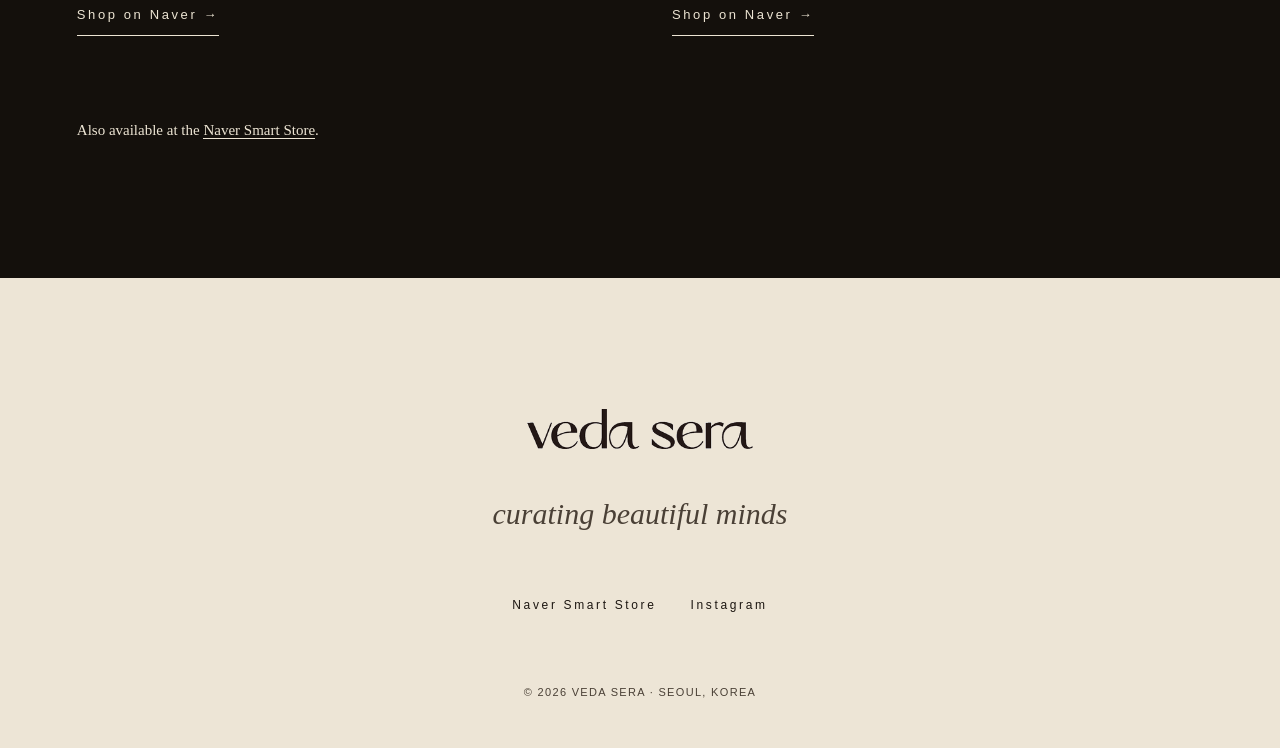
==== commit 7cfaef52: "Forest Green card uses the real Naver product photo" ====
--- a/index.html
+++ b/index.html
@@ -118,7 +118,7 @@
         <a class="product-card" data-reveal
            href="https://smartstore.naver.com/vedasera/products/13748710775"
            target="_blank" rel="noopener" data-naver-product="13748710775">
-          <div class="pimg"><img src="assets/detail.jpg" alt="VEDA SERA handwoven yoga mat — Forest Green"></div>
+          <div class="pimg"><img src="assets/detail.jpg?v=2" alt="VEDA SERA handwoven yoga mat — Forest Green"></div>
           <h3>Forest Green</h3>
           <p class="psub">Handwoven cotton yoga mat</p>
           <span class="cta light">Shop on Naver →</span>
--- a/style.css
+++ b/style.css
@@ -18,7 +18,7 @@
 html{scroll-behavior:smooth;-webkit-text-size-adjust:100%;text-size-adjust:100%}
 body{
   margin:0;background:var(--bone);color:var(--ink);
-  font-family:var(--sans);font-size:18px;line-height:1.7;font-weight:400;
+  font-family:var(--serif);font-size:19px;line-height:1.75;font-weight:400;
   -webkit-font-smoothing:antialiased;-moz-osx-font-smoothing:grayscale;
   text-rendering:optimizeLegibility;overflow-x:hidden;
 }
@@ -28,6 +28,11 @@
 /* typography stability (kept from the typography fix) */
 body,button,input,textarea,select{font-synthesis:none;font-kerning:normal}
 h1,h2,h3,blockquote,.foot-mark{font-family:Georgia,"Times New Roman",serif;font-synthesis:none}
+
+/* micro-labels stay in sans for contrast */
+.eyebrow,.scroll-cue,.strip-track,.site-header nav a,.cta,footer nav a,footer small{
+  font-family:var(--sans);
+}
 
 /* reveal on scroll */
 [data-reveal]{opacity:0;transform:translateY(30px);transition:opacity 1.1s cubic-bezier(.2,.6,.2,1),transform 1.1s cubic-bezier(.2,.6,.2,1)}
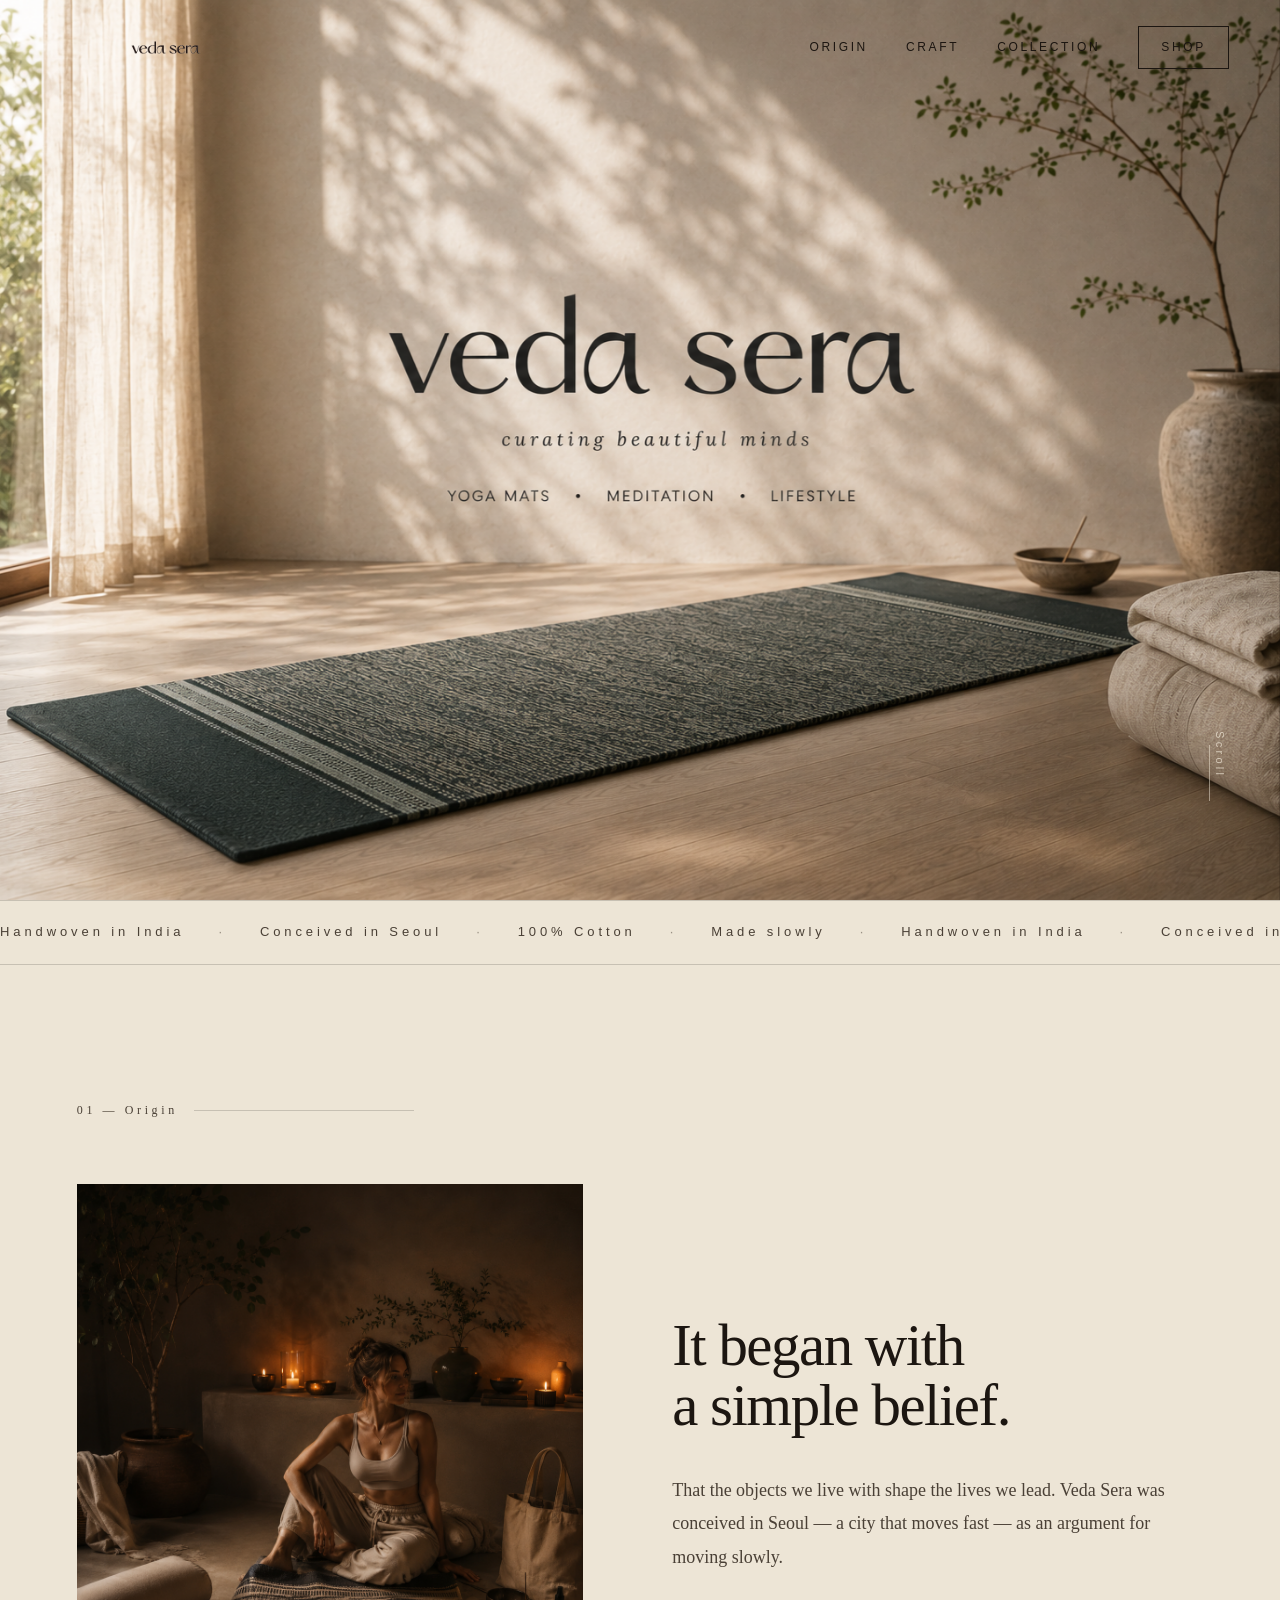
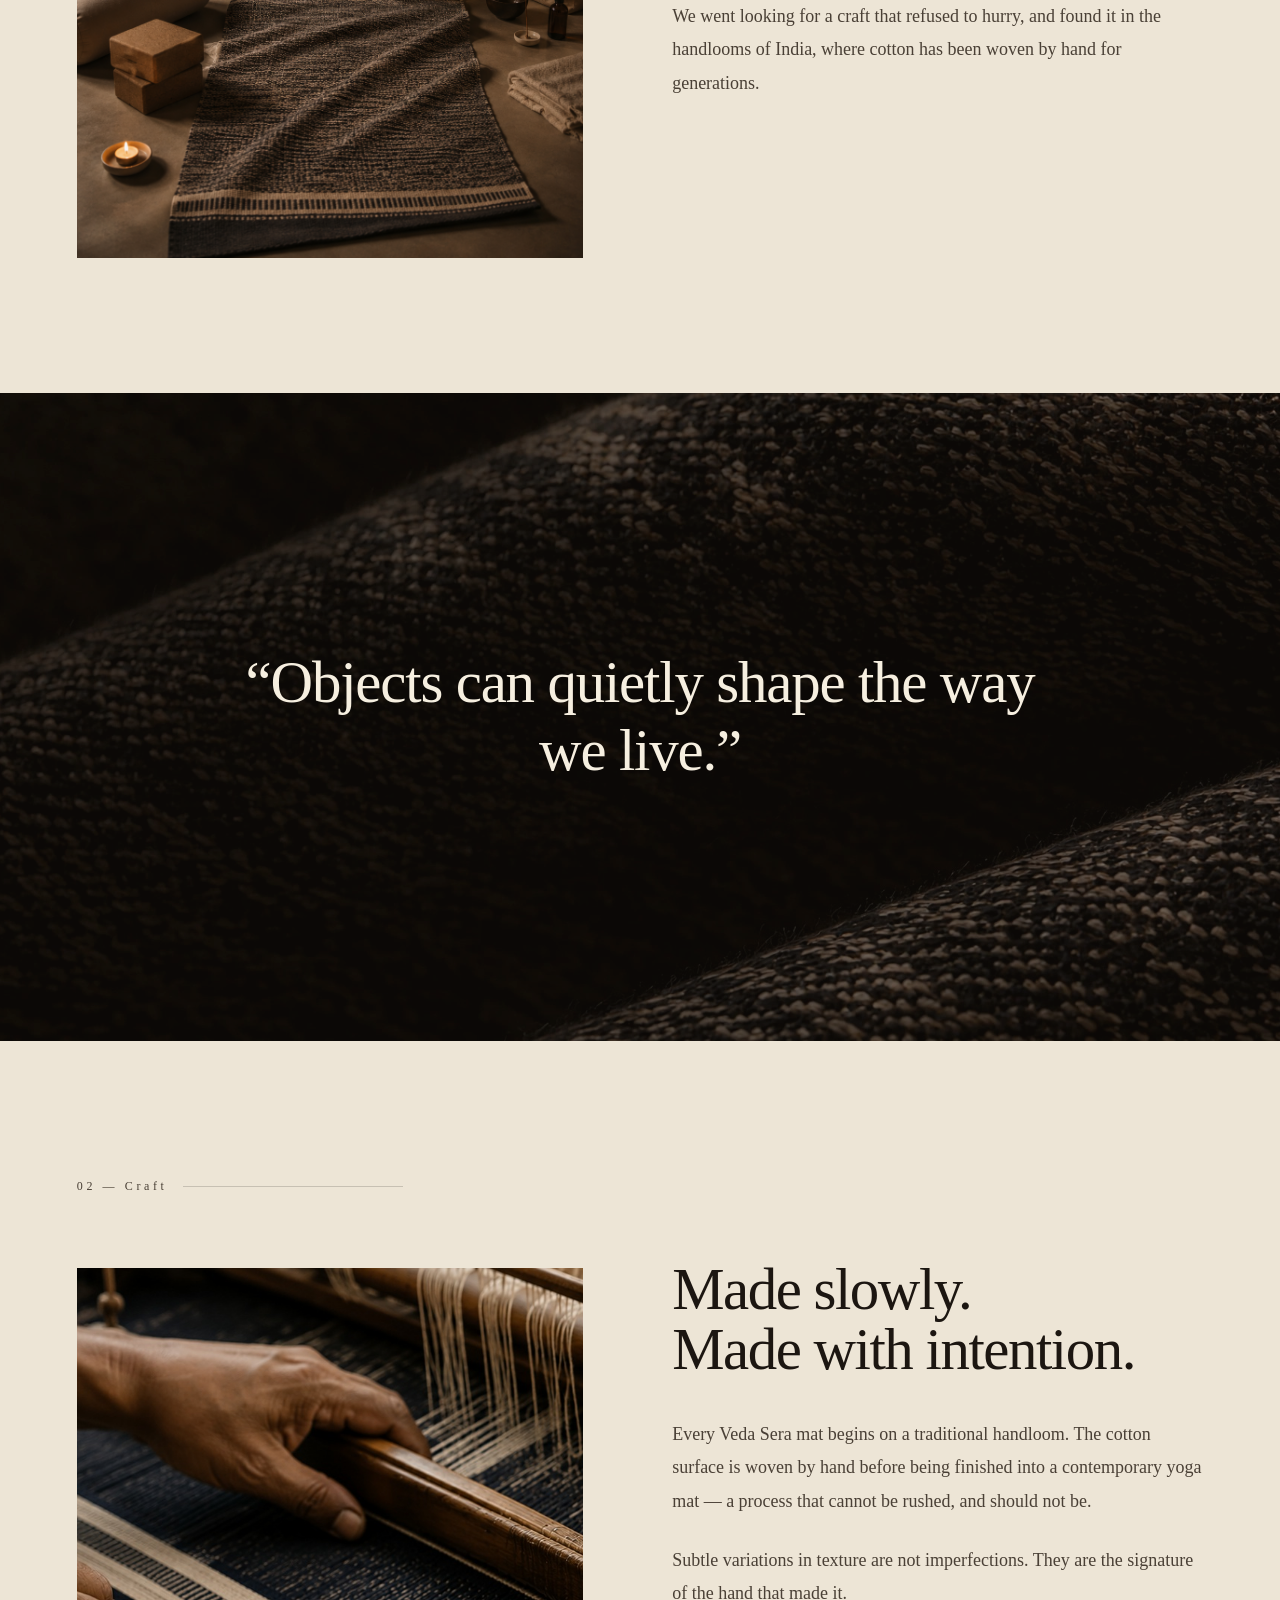
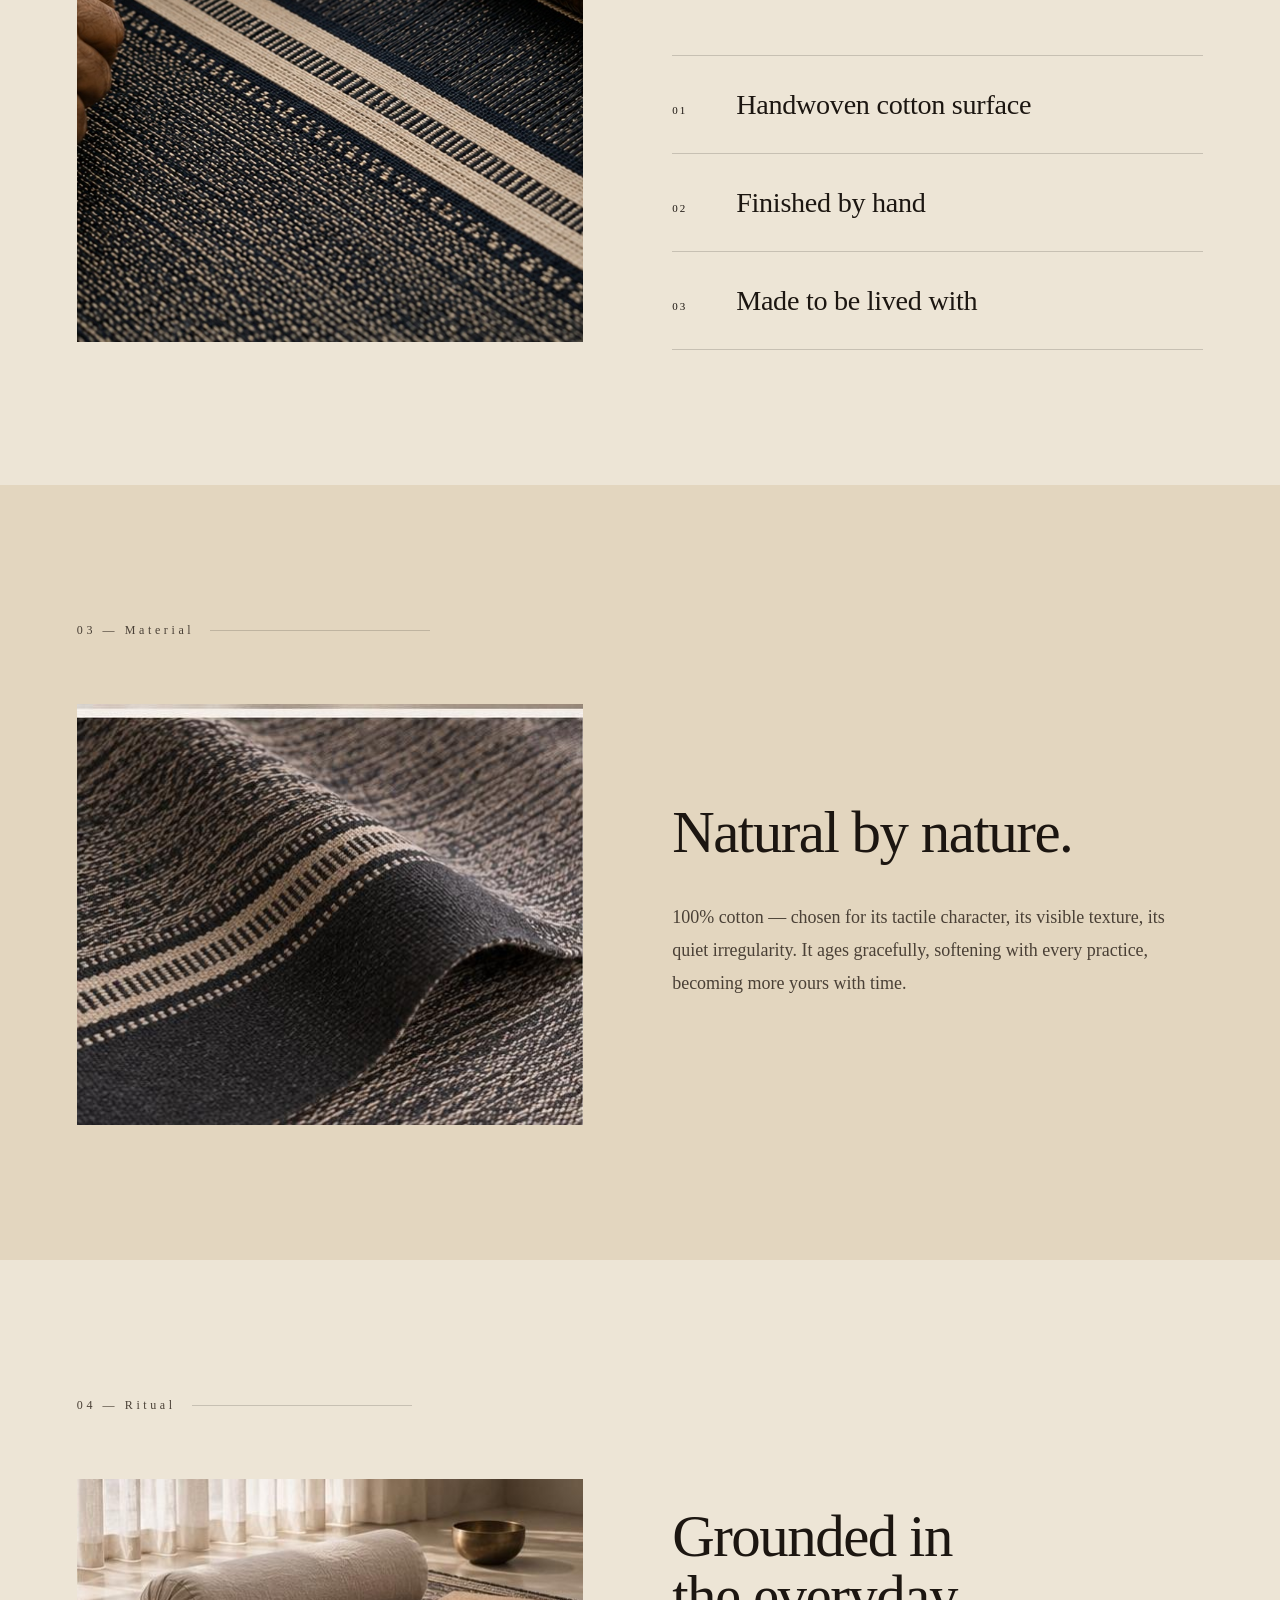
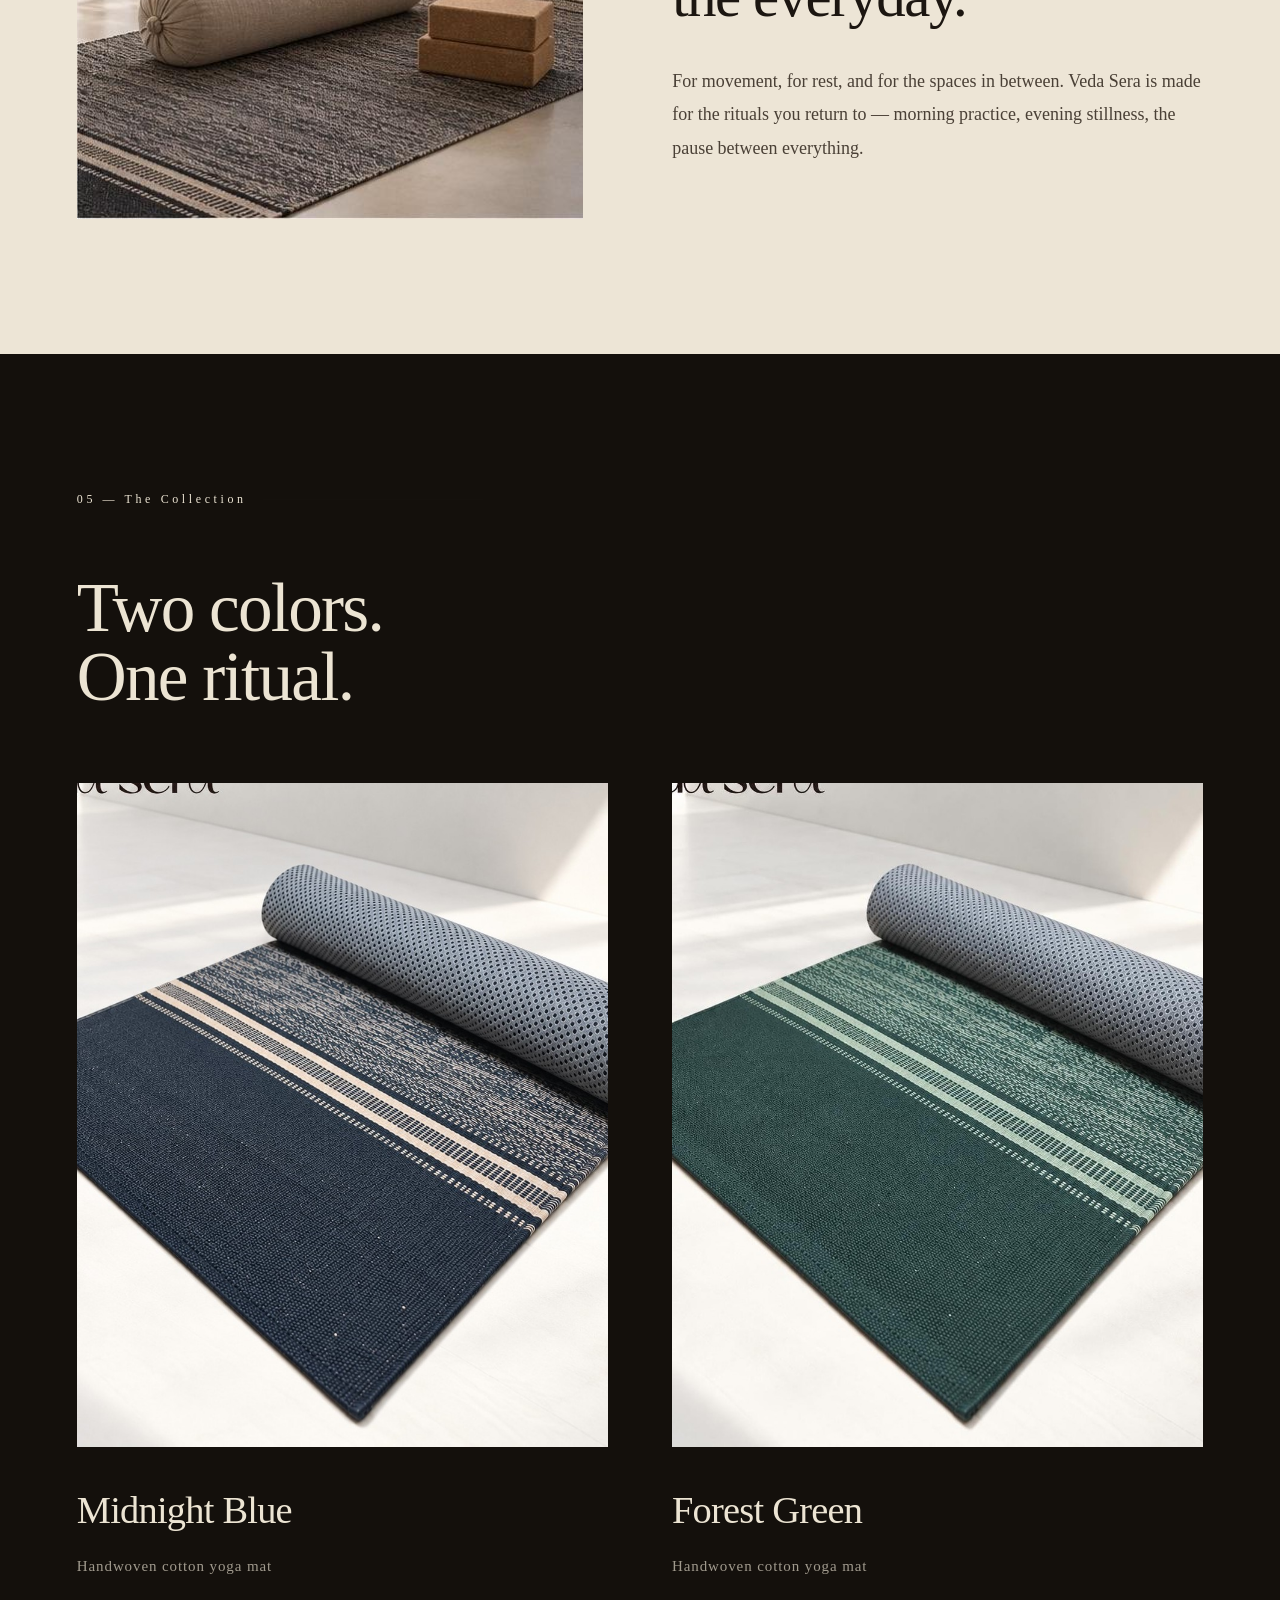
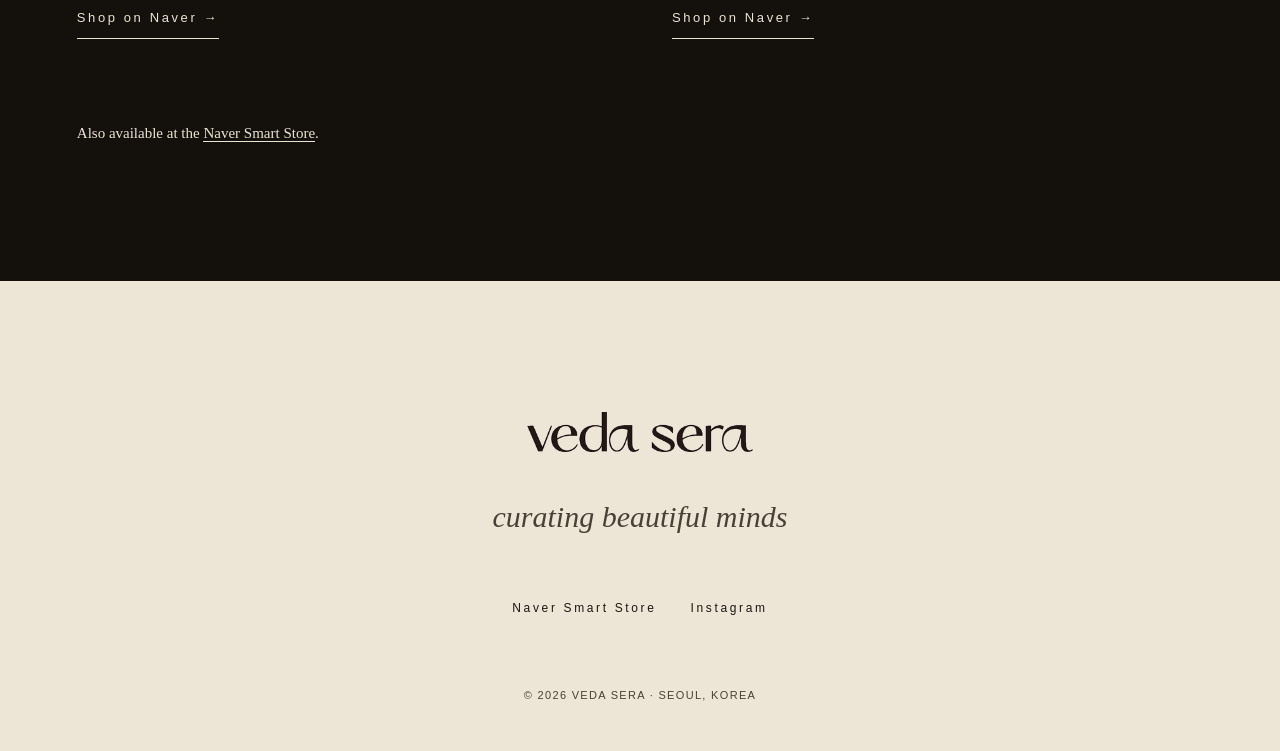
==== commit 14ff824f: "Philosophy image v7 live; product cards use real Naver photos, whitespace cropped" ====
--- a/index.html
+++ b/index.html
@@ -110,7 +110,7 @@
         <a class="product-card" data-reveal
            href="https://smartstore.naver.com/vedasera/products/13748710776"
            target="_blank" rel="noopener" data-naver-product="13748710776">
-          <div class="pimg"><img src="assets/product.jpg" alt="VEDA SERA handwoven yoga mat — Midnight Blue"></div>
+          <div class="pimg"><img src="assets/product.jpg?v=2" alt="VEDA SERA handwoven yoga mat — Midnight Blue"></div>
           <h3>Midnight Blue</h3>
           <p class="psub">Handwoven cotton yoga mat</p>
           <span class="cta light">Shop on Naver →</span>
@@ -118,7 +118,7 @@
         <a class="product-card" data-reveal
            href="https://smartstore.naver.com/vedasera/products/13748710775"
            target="_blank" rel="noopener" data-naver-product="13748710775">
-          <div class="pimg"><img src="assets/detail.jpg?v=2" alt="VEDA SERA handwoven yoga mat — Forest Green"></div>
+          <div class="pimg"><img src="assets/detail.jpg?v=3" alt="VEDA SERA handwoven yoga mat — Forest Green"></div>
           <h3>Forest Green</h3>
           <p class="psub">Handwoven cotton yoga mat</p>
           <span class="cta light">Shop on Naver →</span>
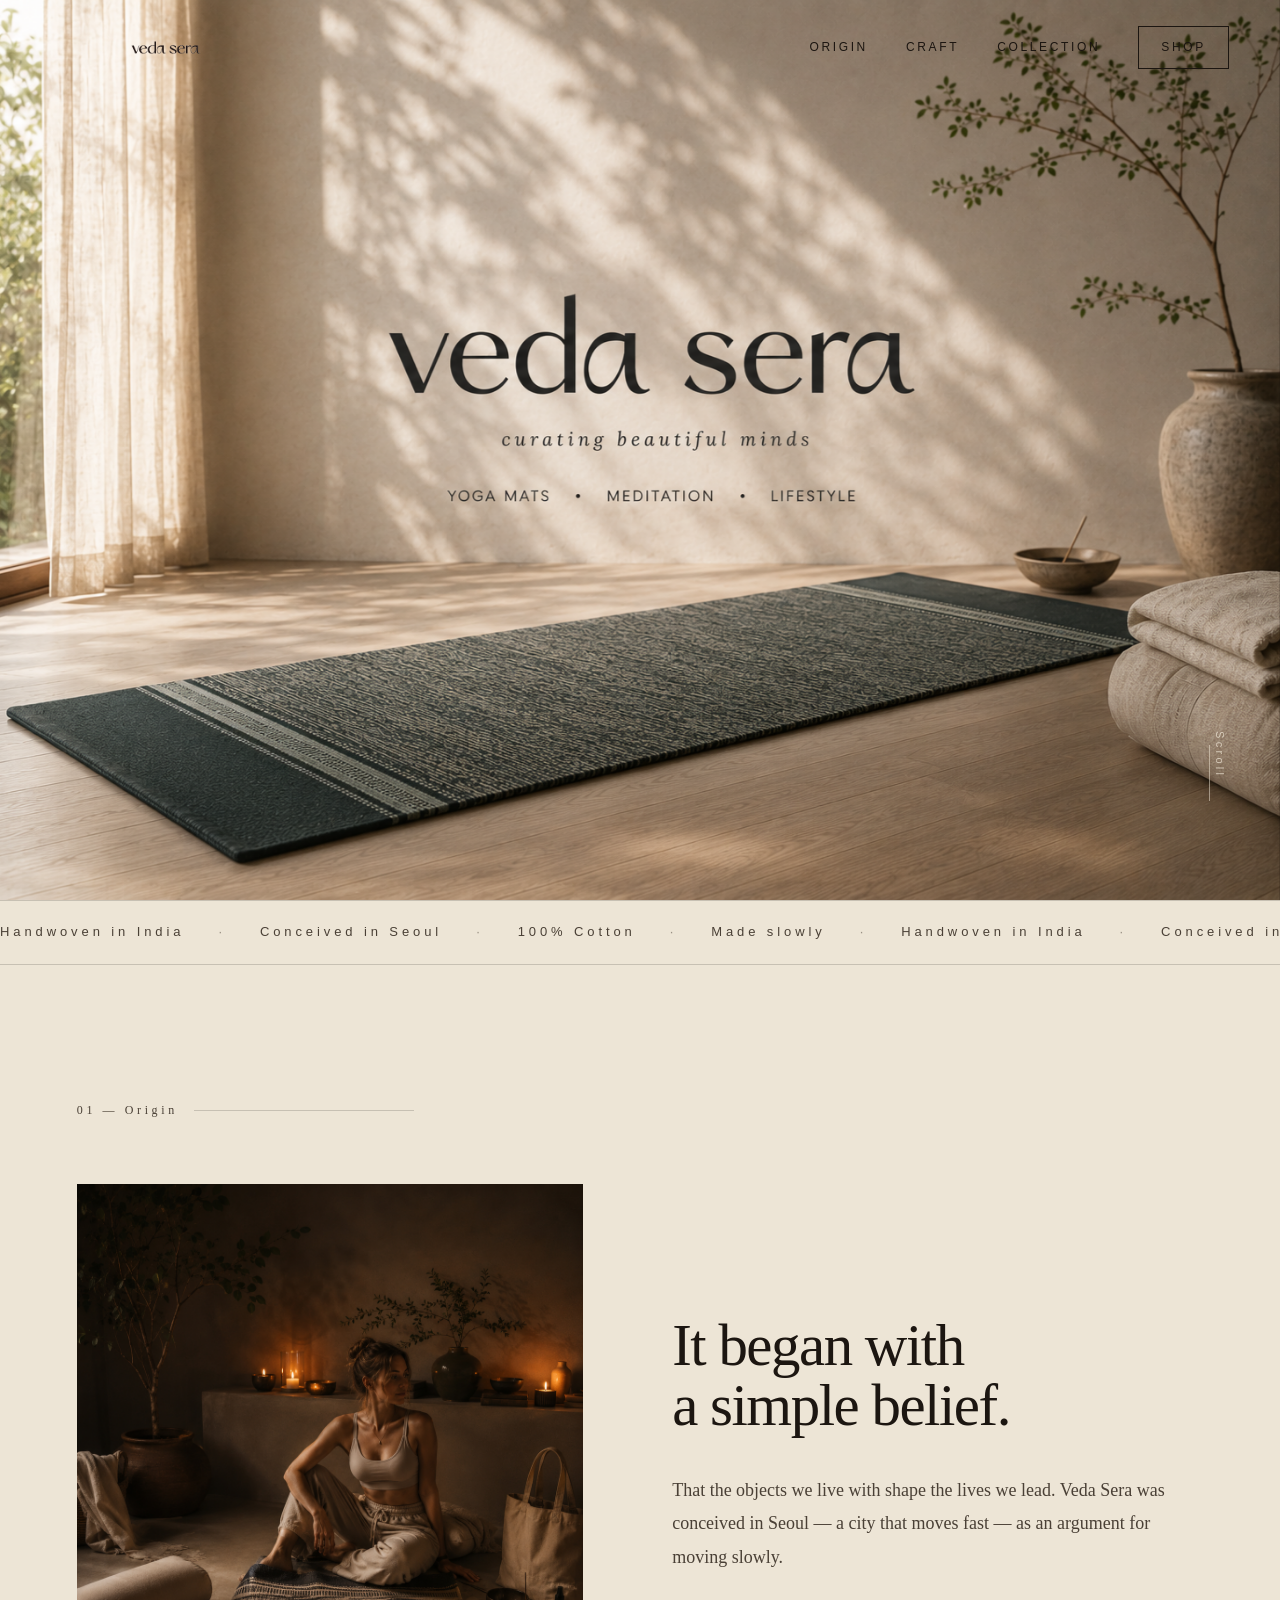
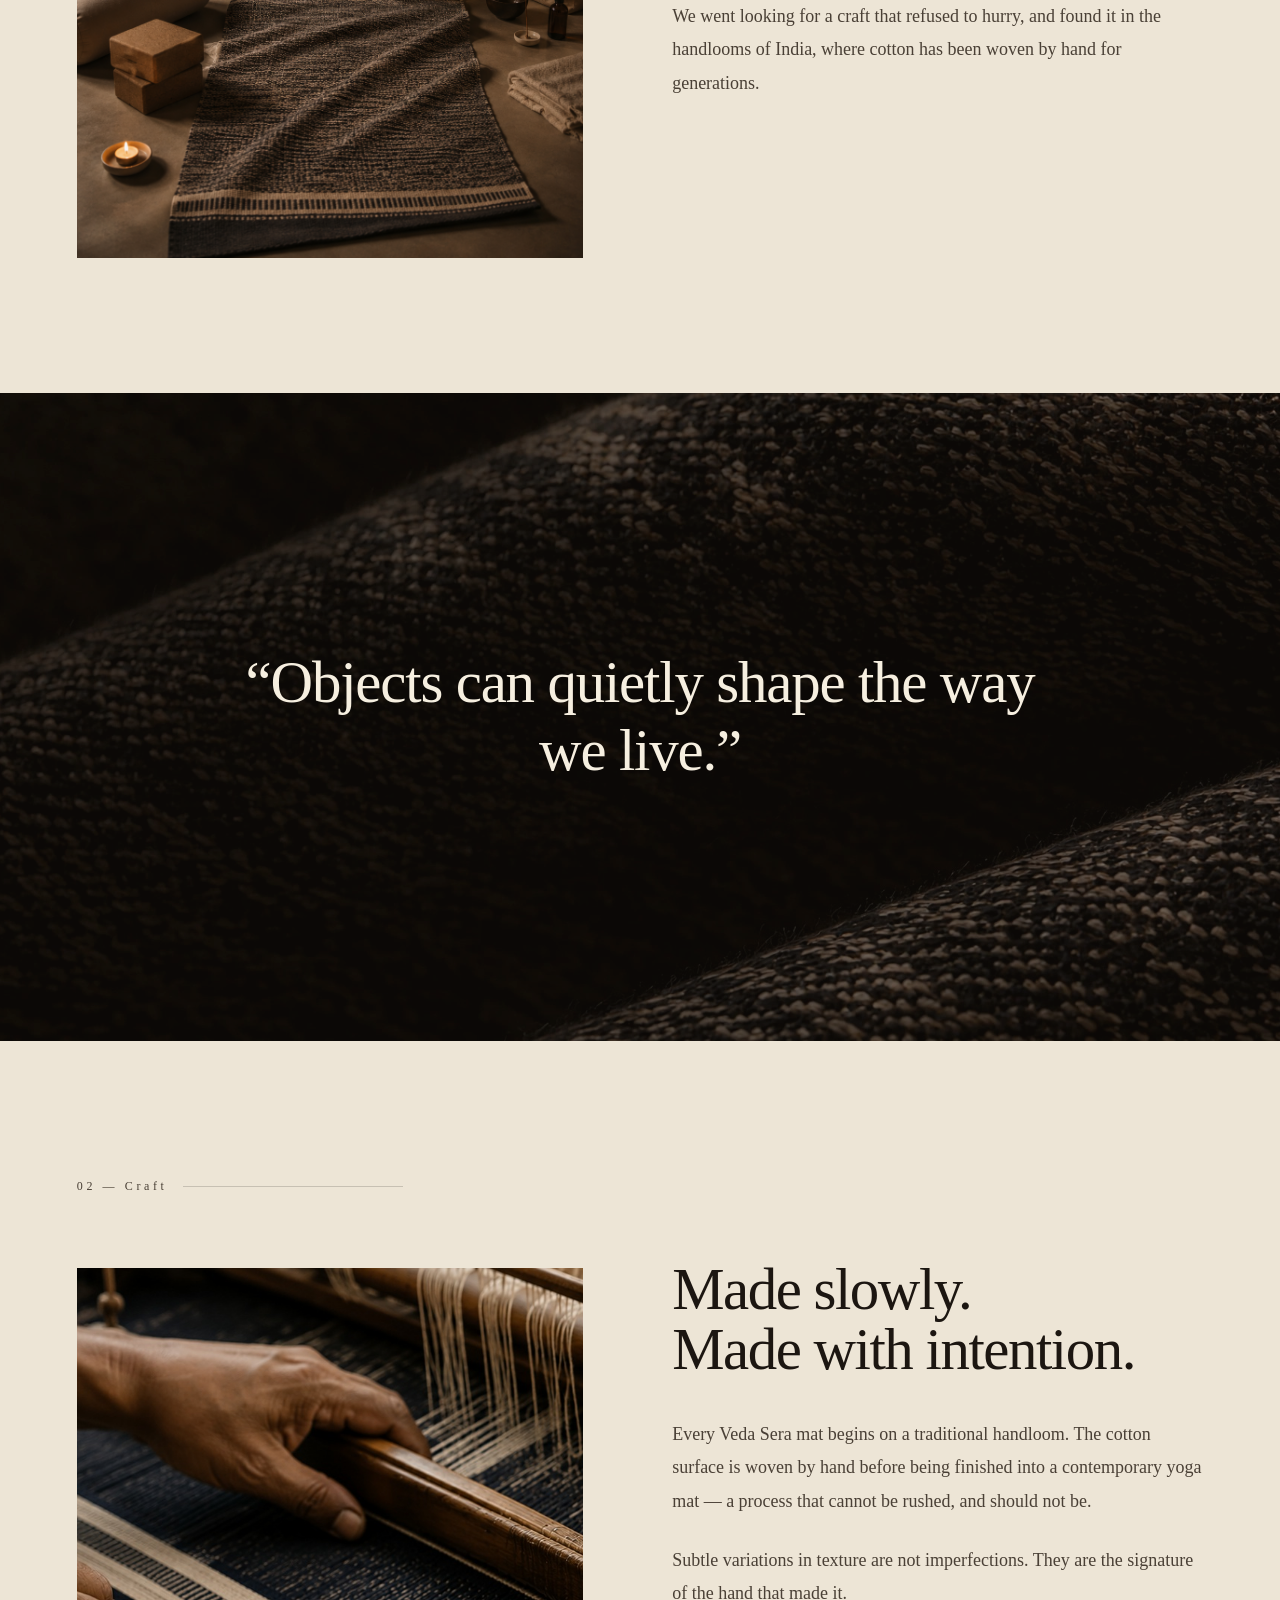
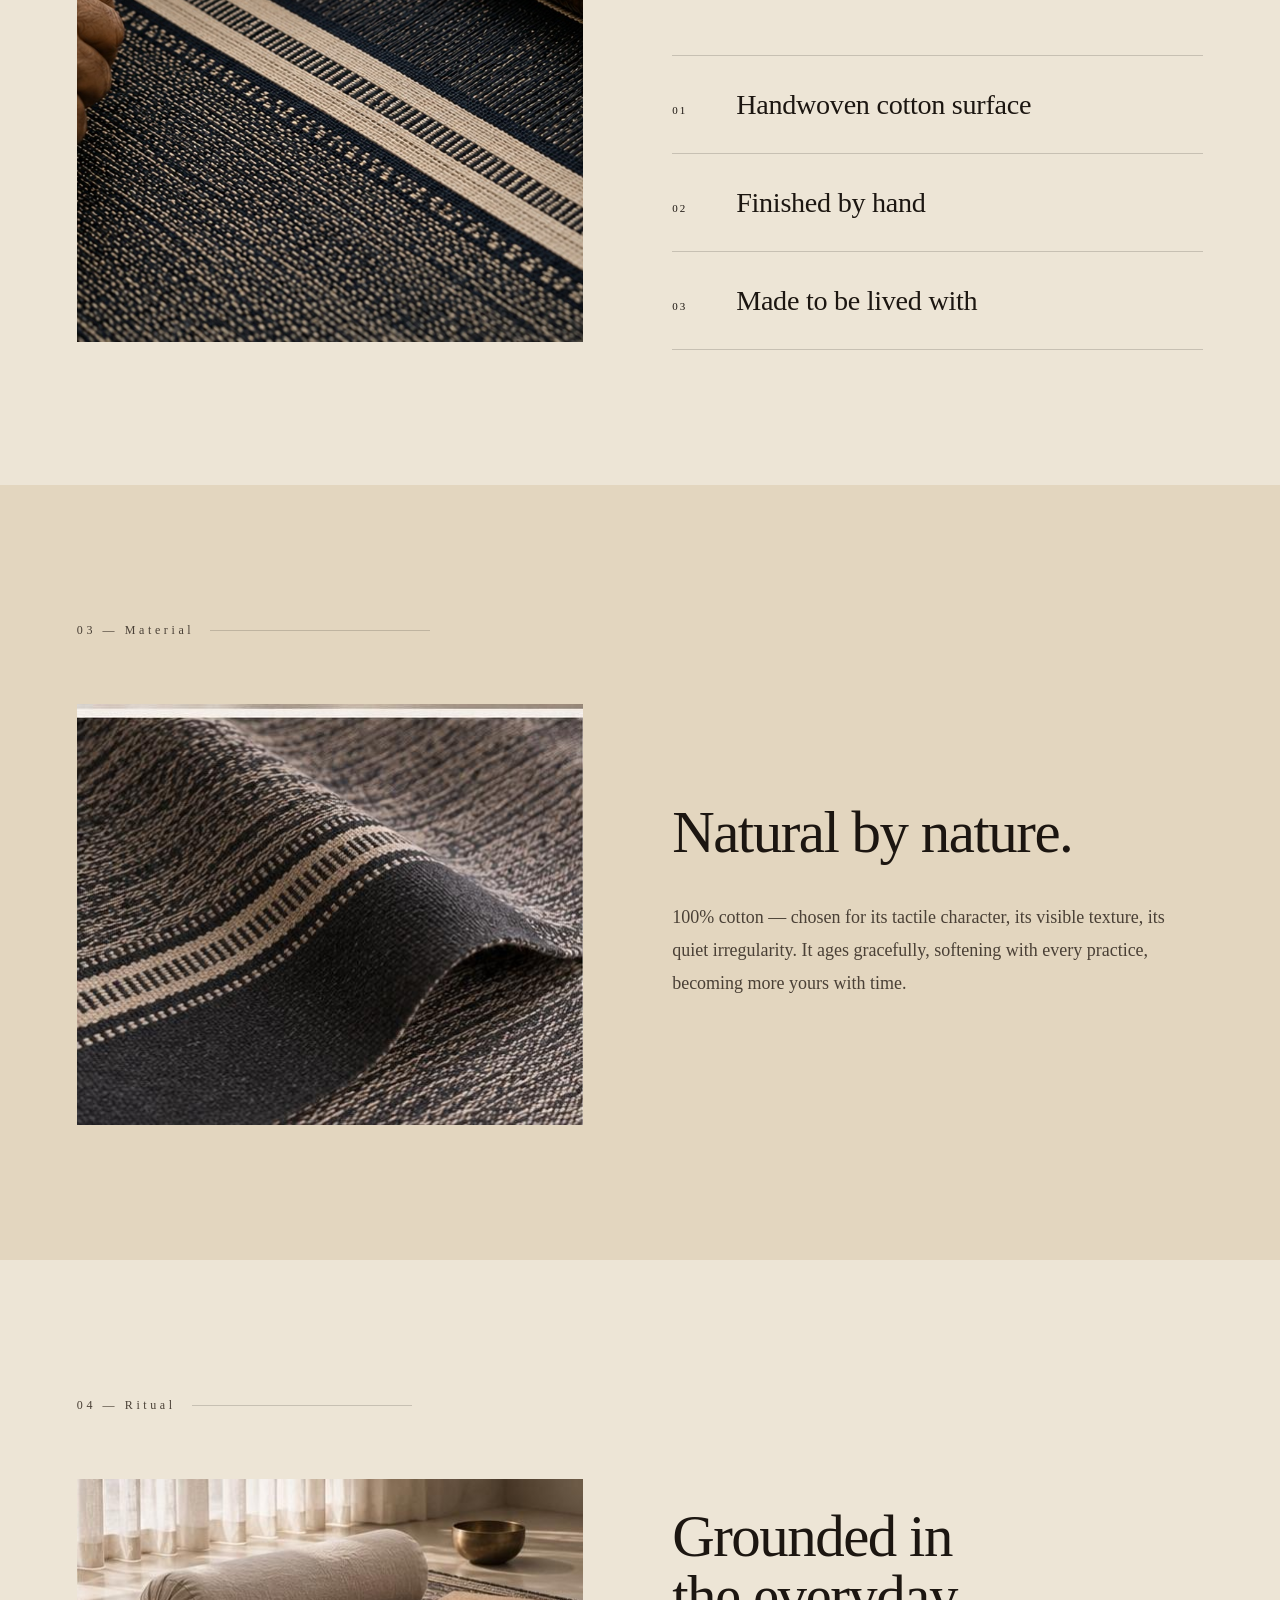
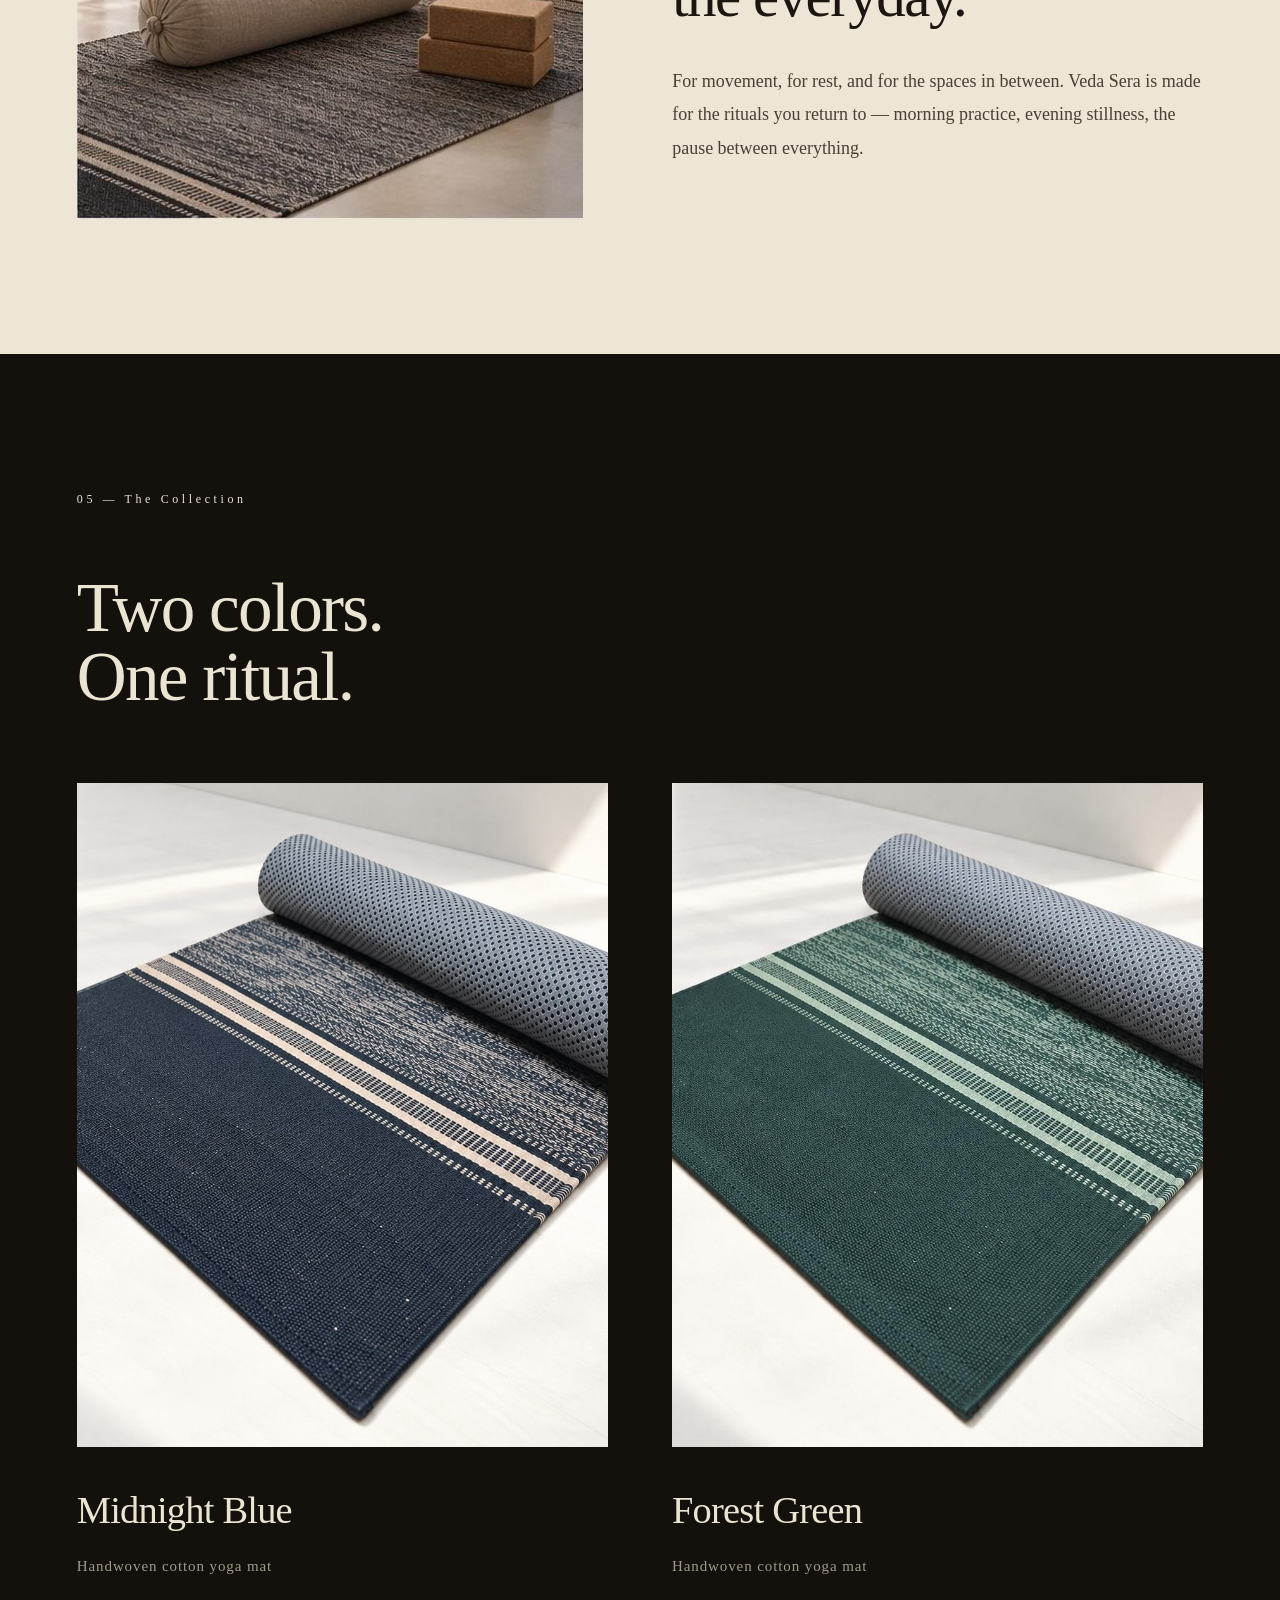
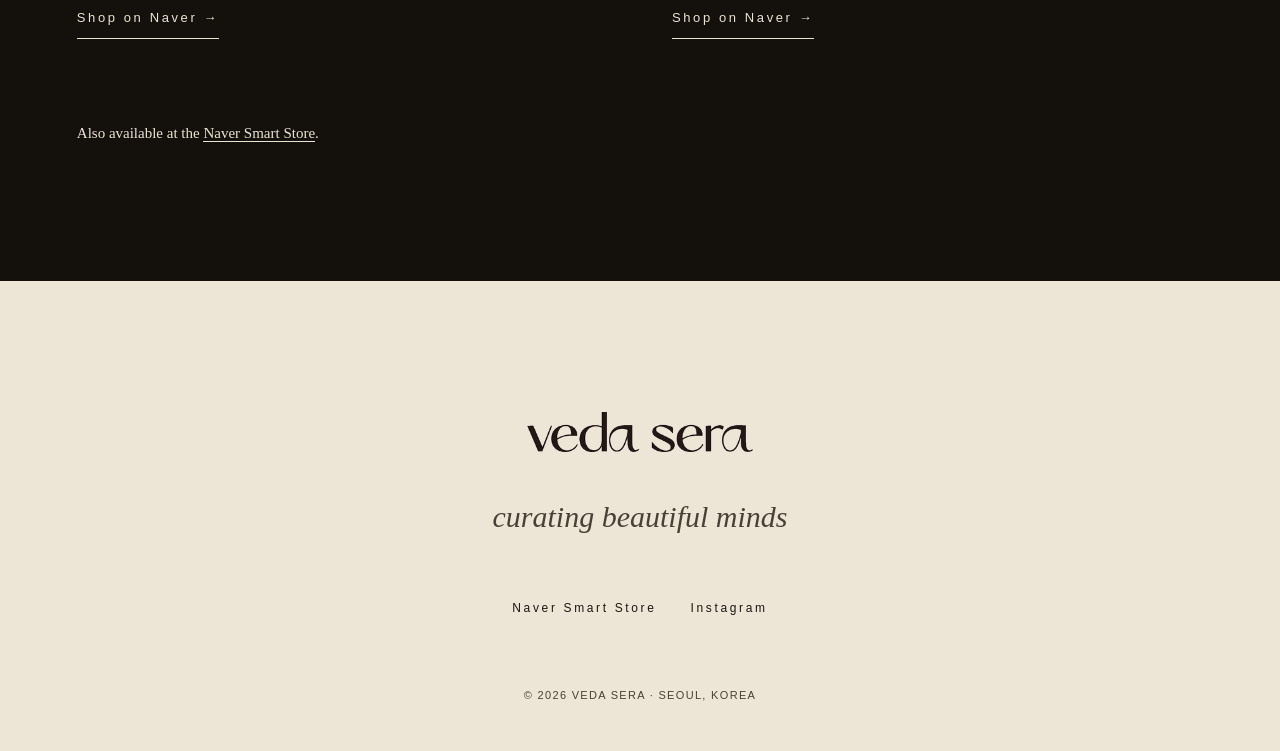
==== commit 3d49fa4a: "Remove leftover logo text from product card photos" ====
--- a/index.html
+++ b/index.html
@@ -110,7 +110,7 @@
         <a class="product-card" data-reveal
            href="https://smartstore.naver.com/vedasera/products/13748710776"
            target="_blank" rel="noopener" data-naver-product="13748710776">
-          <div class="pimg"><img src="assets/product.jpg?v=2" alt="VEDA SERA handwoven yoga mat — Midnight Blue"></div>
+          <div class="pimg"><img src="assets/product.jpg?v=3" alt="VEDA SERA handwoven yoga mat — Midnight Blue"></div>
           <h3>Midnight Blue</h3>
           <p class="psub">Handwoven cotton yoga mat</p>
           <span class="cta light">Shop on Naver →</span>
@@ -118,7 +118,7 @@
         <a class="product-card" data-reveal
            href="https://smartstore.naver.com/vedasera/products/13748710775"
            target="_blank" rel="noopener" data-naver-product="13748710775">
-          <div class="pimg"><img src="assets/detail.jpg?v=3" alt="VEDA SERA handwoven yoga mat — Forest Green"></div>
+          <div class="pimg"><img src="assets/detail.jpg?v=4" alt="VEDA SERA handwoven yoga mat — Forest Green"></div>
           <h3>Forest Green</h3>
           <p class="psub">Handwoven cotton yoga mat</p>
           <span class="cta light">Shop on Naver →</span>
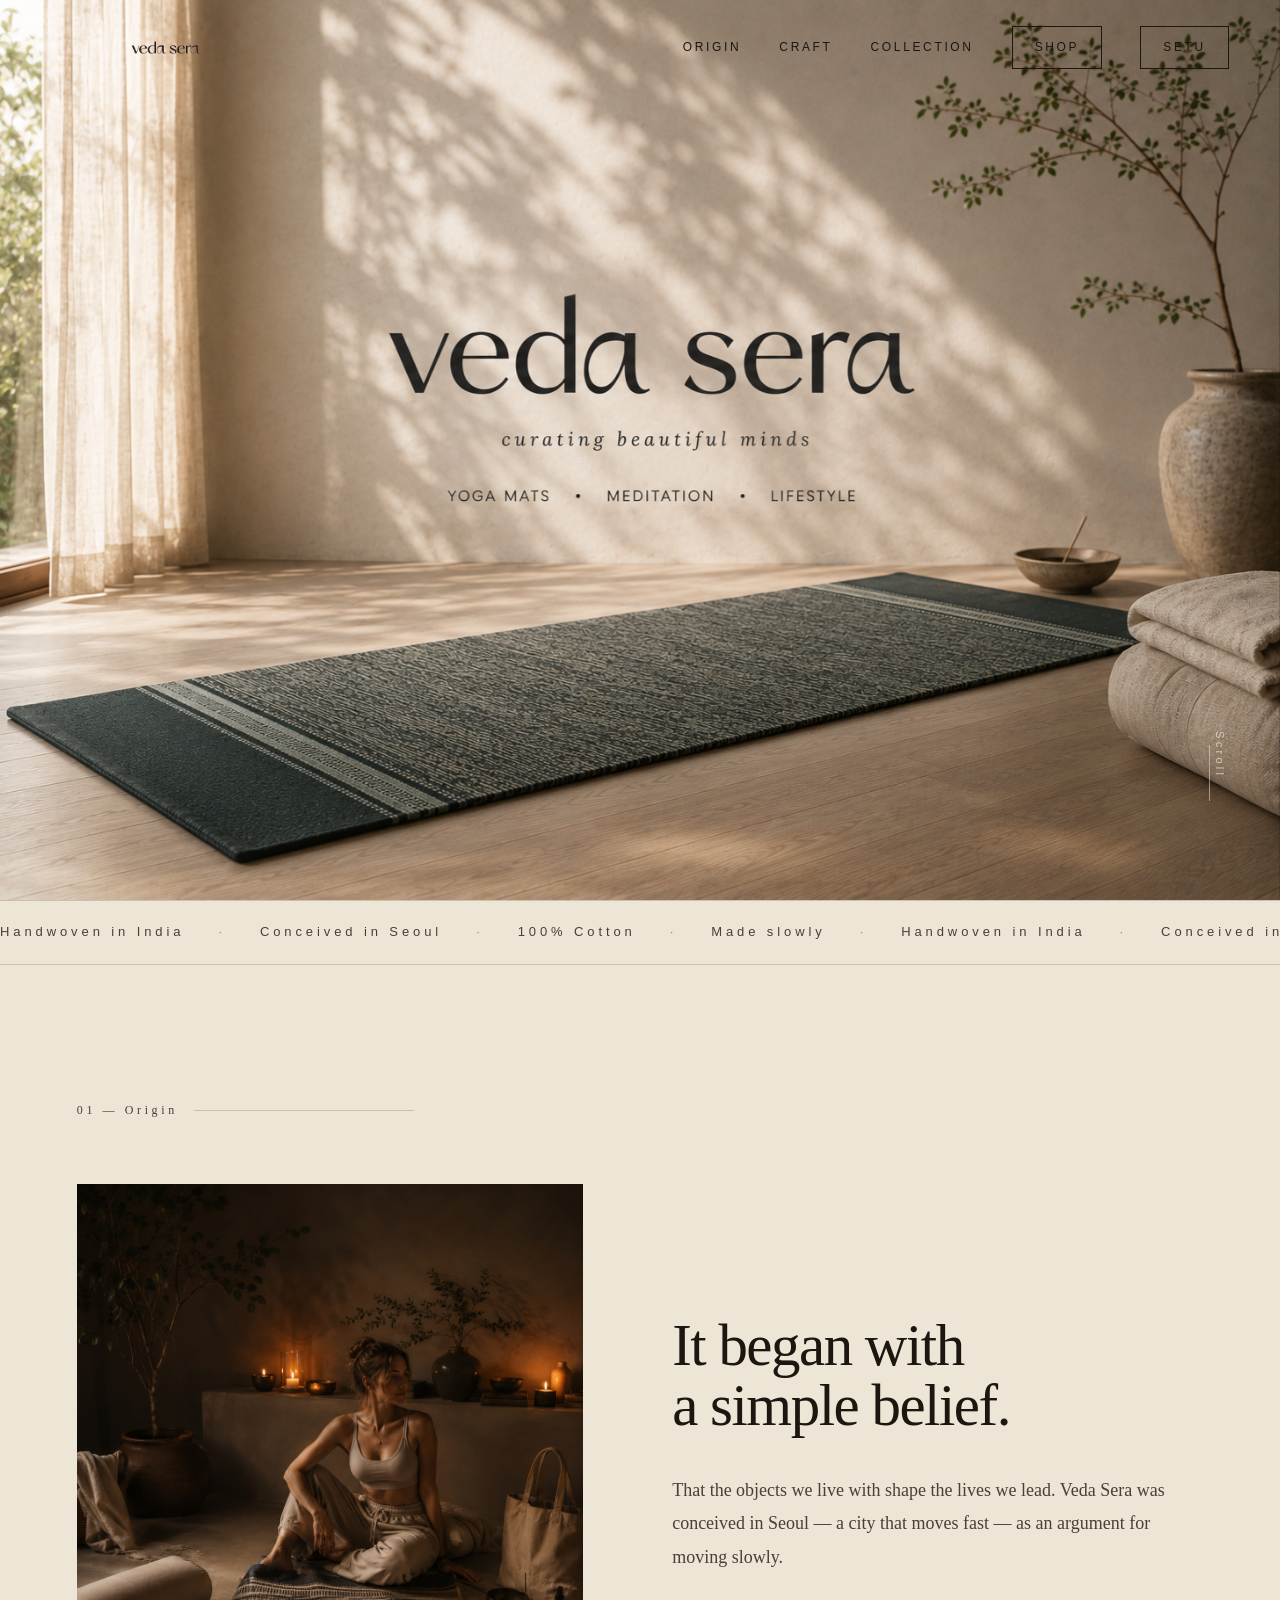
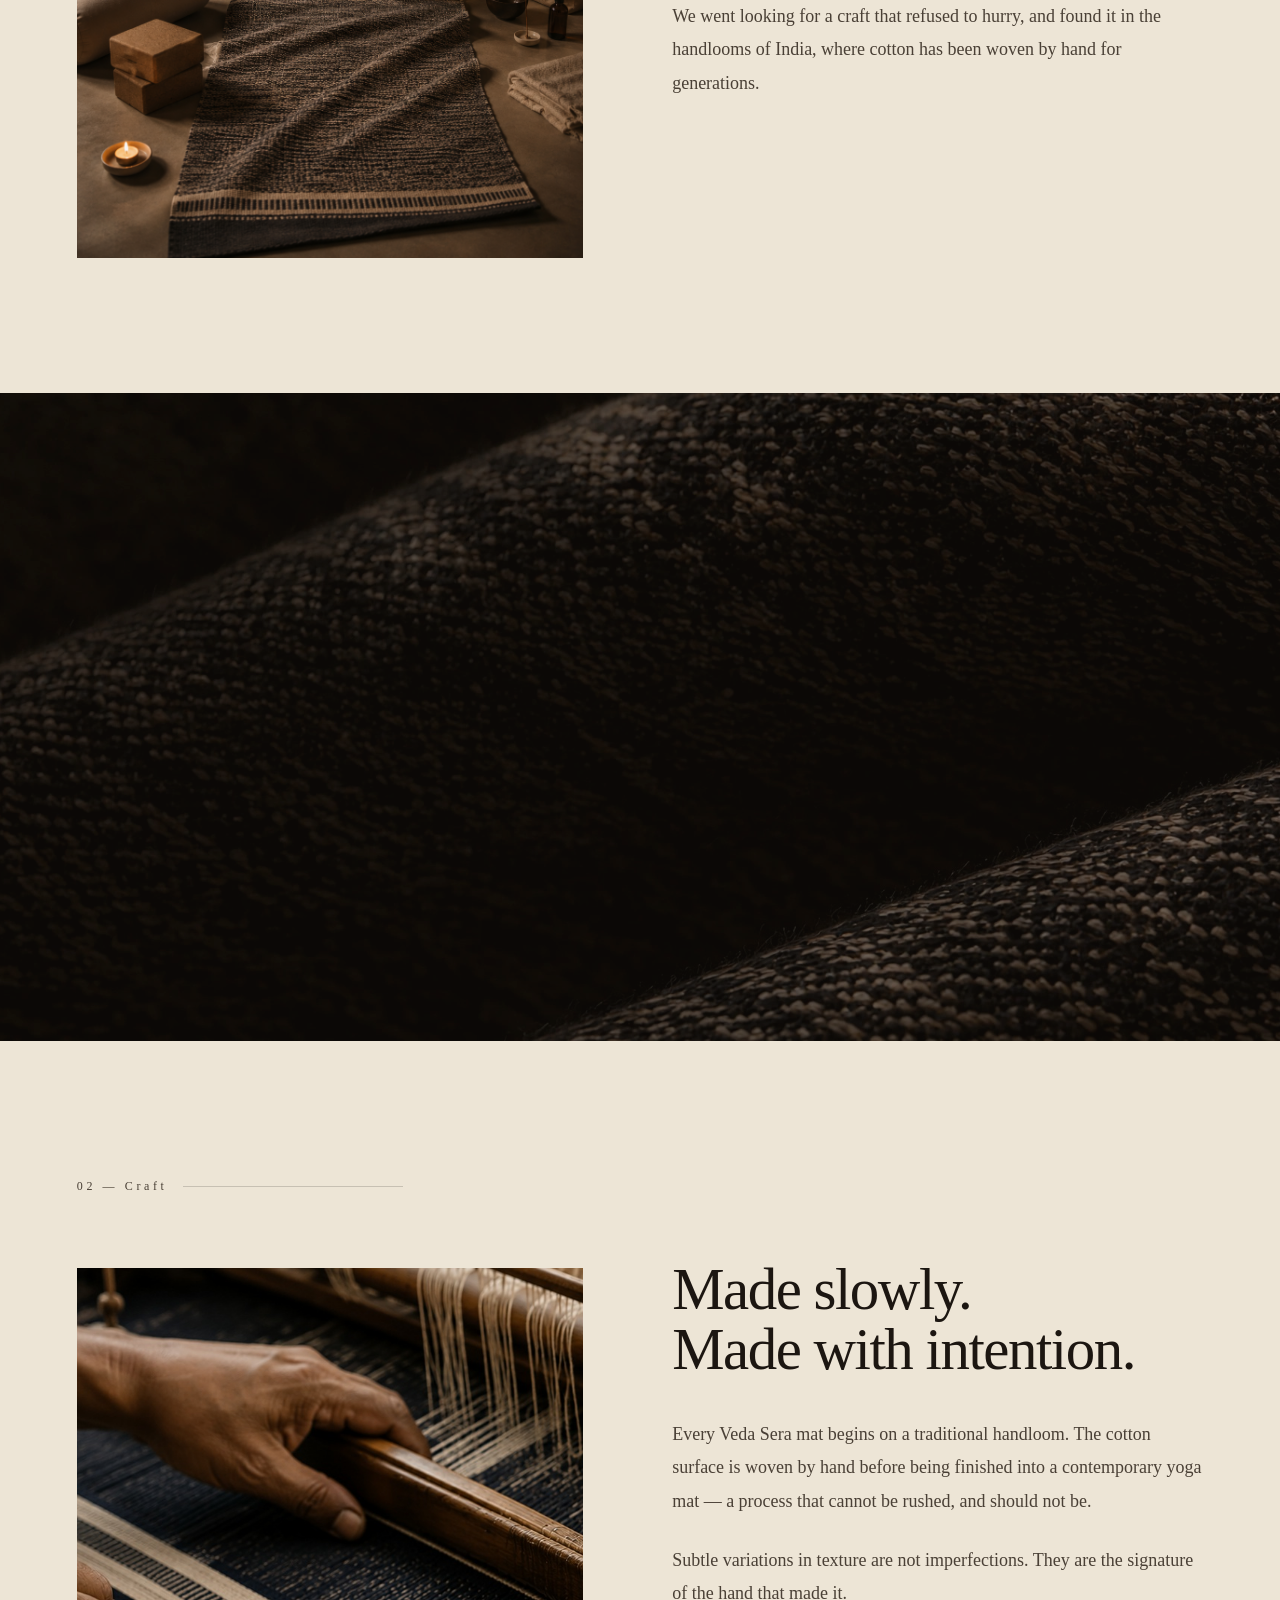
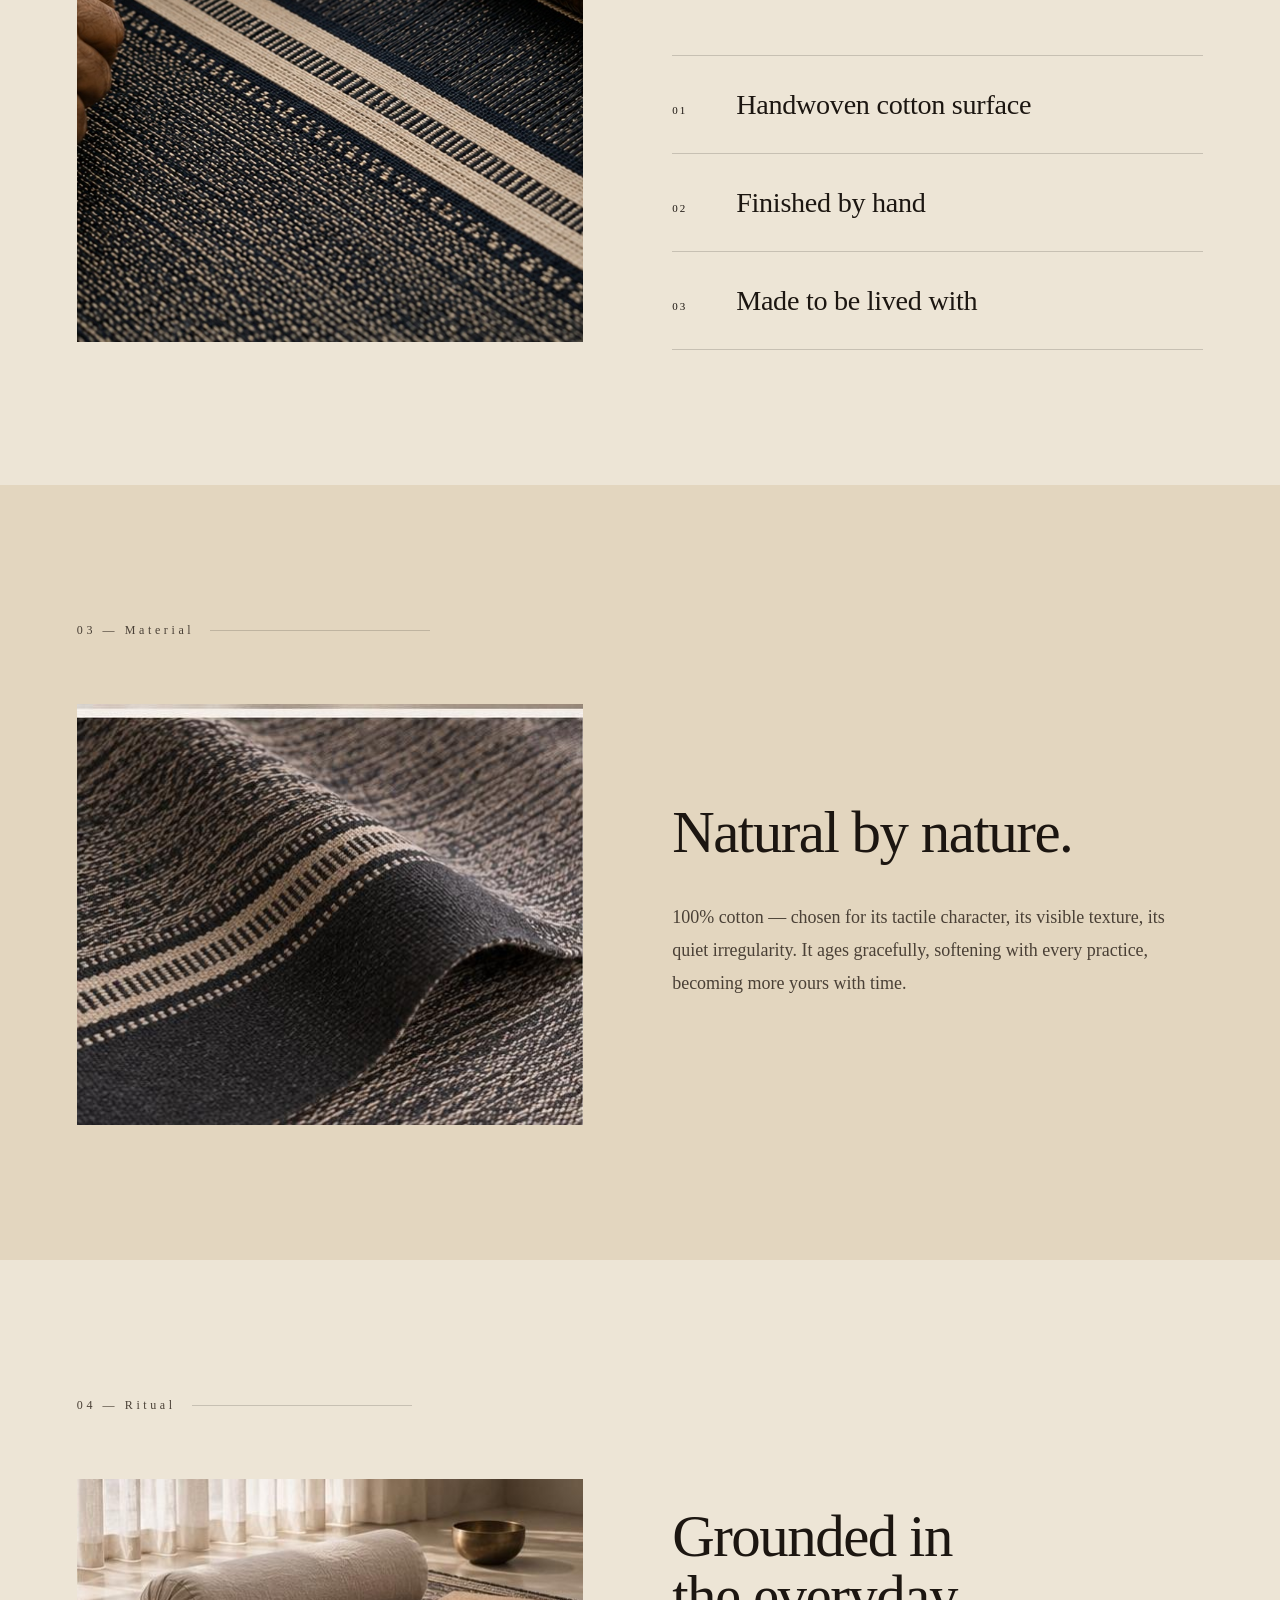
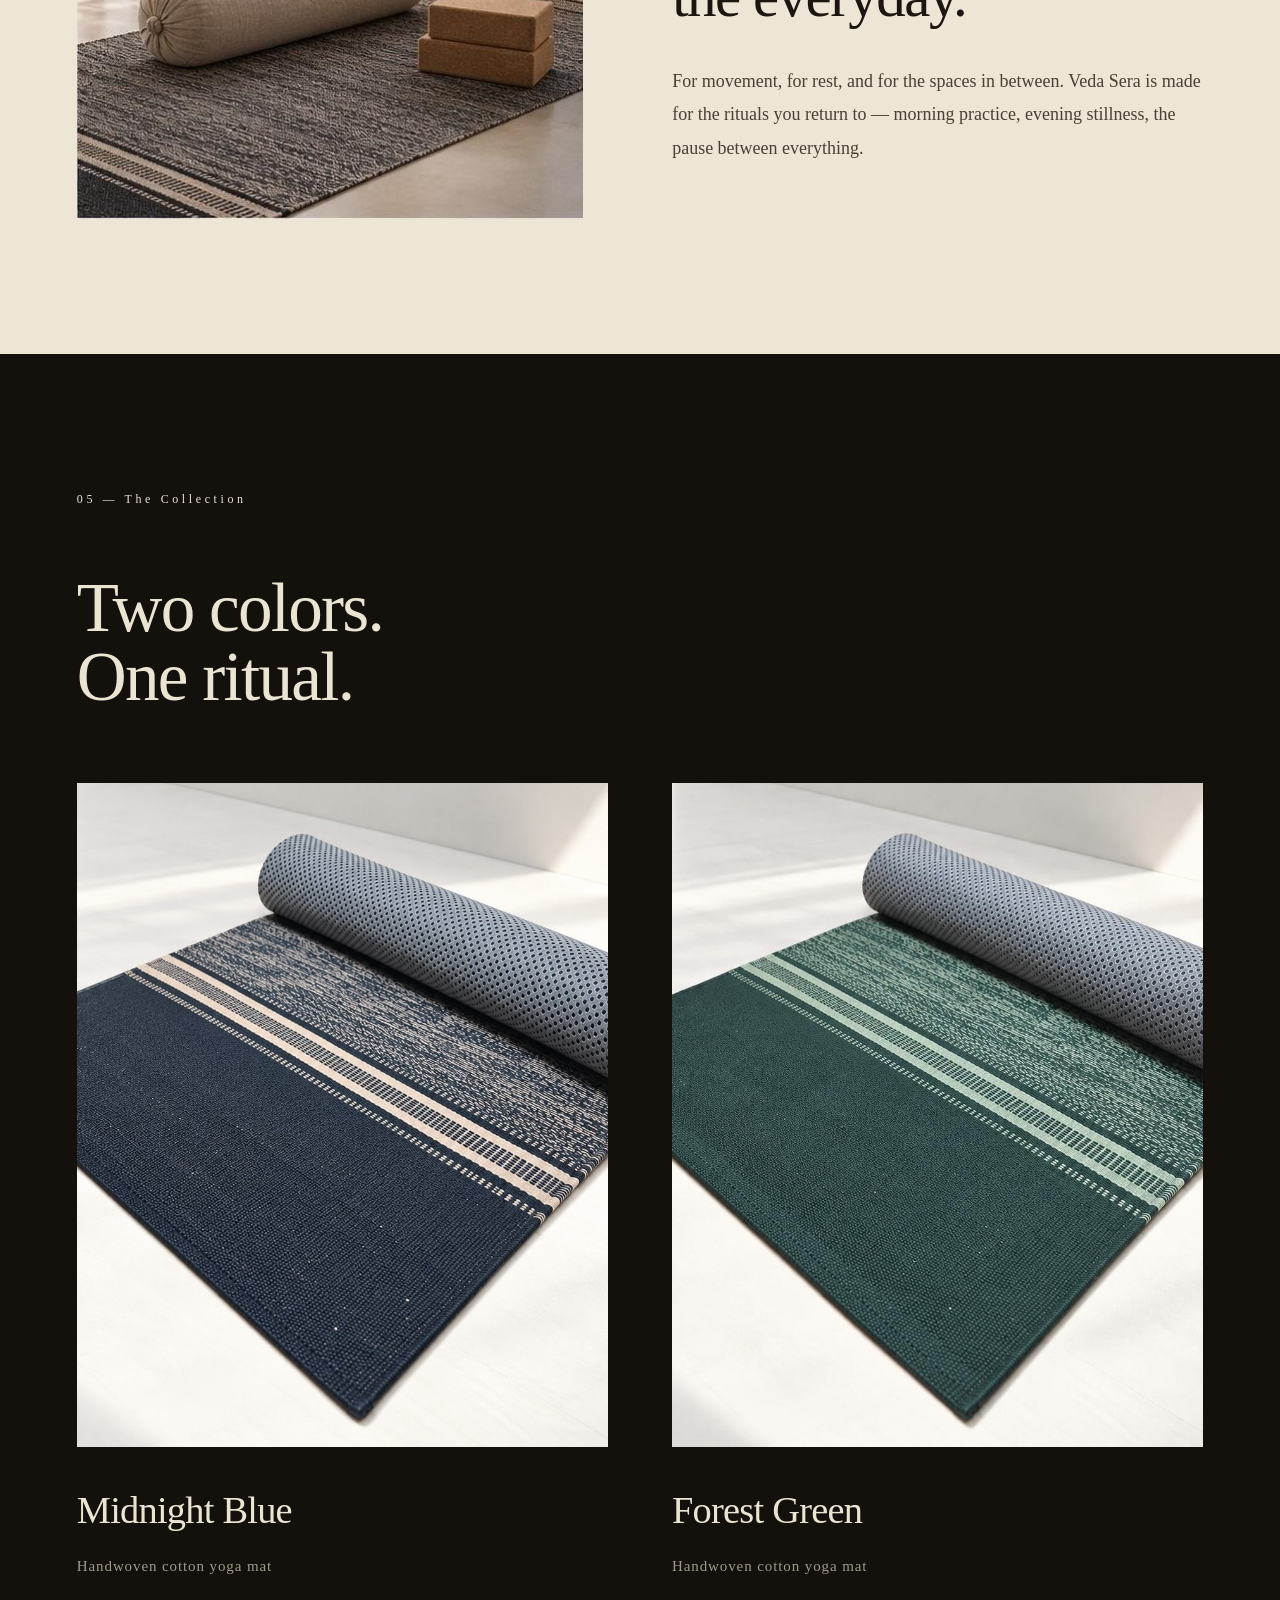
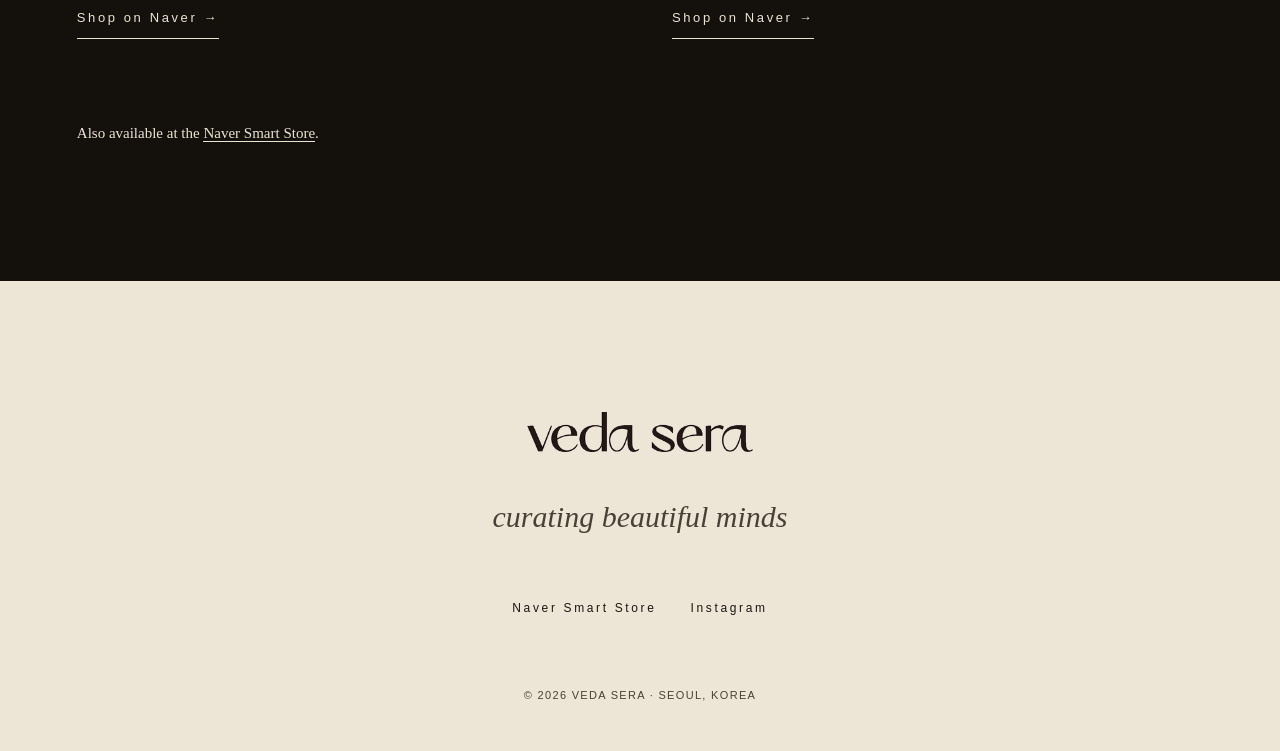
==== commit 66df6613: "Add Setu button to header" ====
--- a/index.html
+++ b/index.html
@@ -20,6 +20,7 @@
     <a href="#craft">CRAFT</a>
     <a href="#collection">COLLECTION</a>
     <a href="https://smartstore.naver.com/vedasera" target="_blank" rel="noopener" class="shop-link">SHOP</a>
+    <a href="setu.html" class="shop-link">SETU</a>
   </nav>
 </header>
 
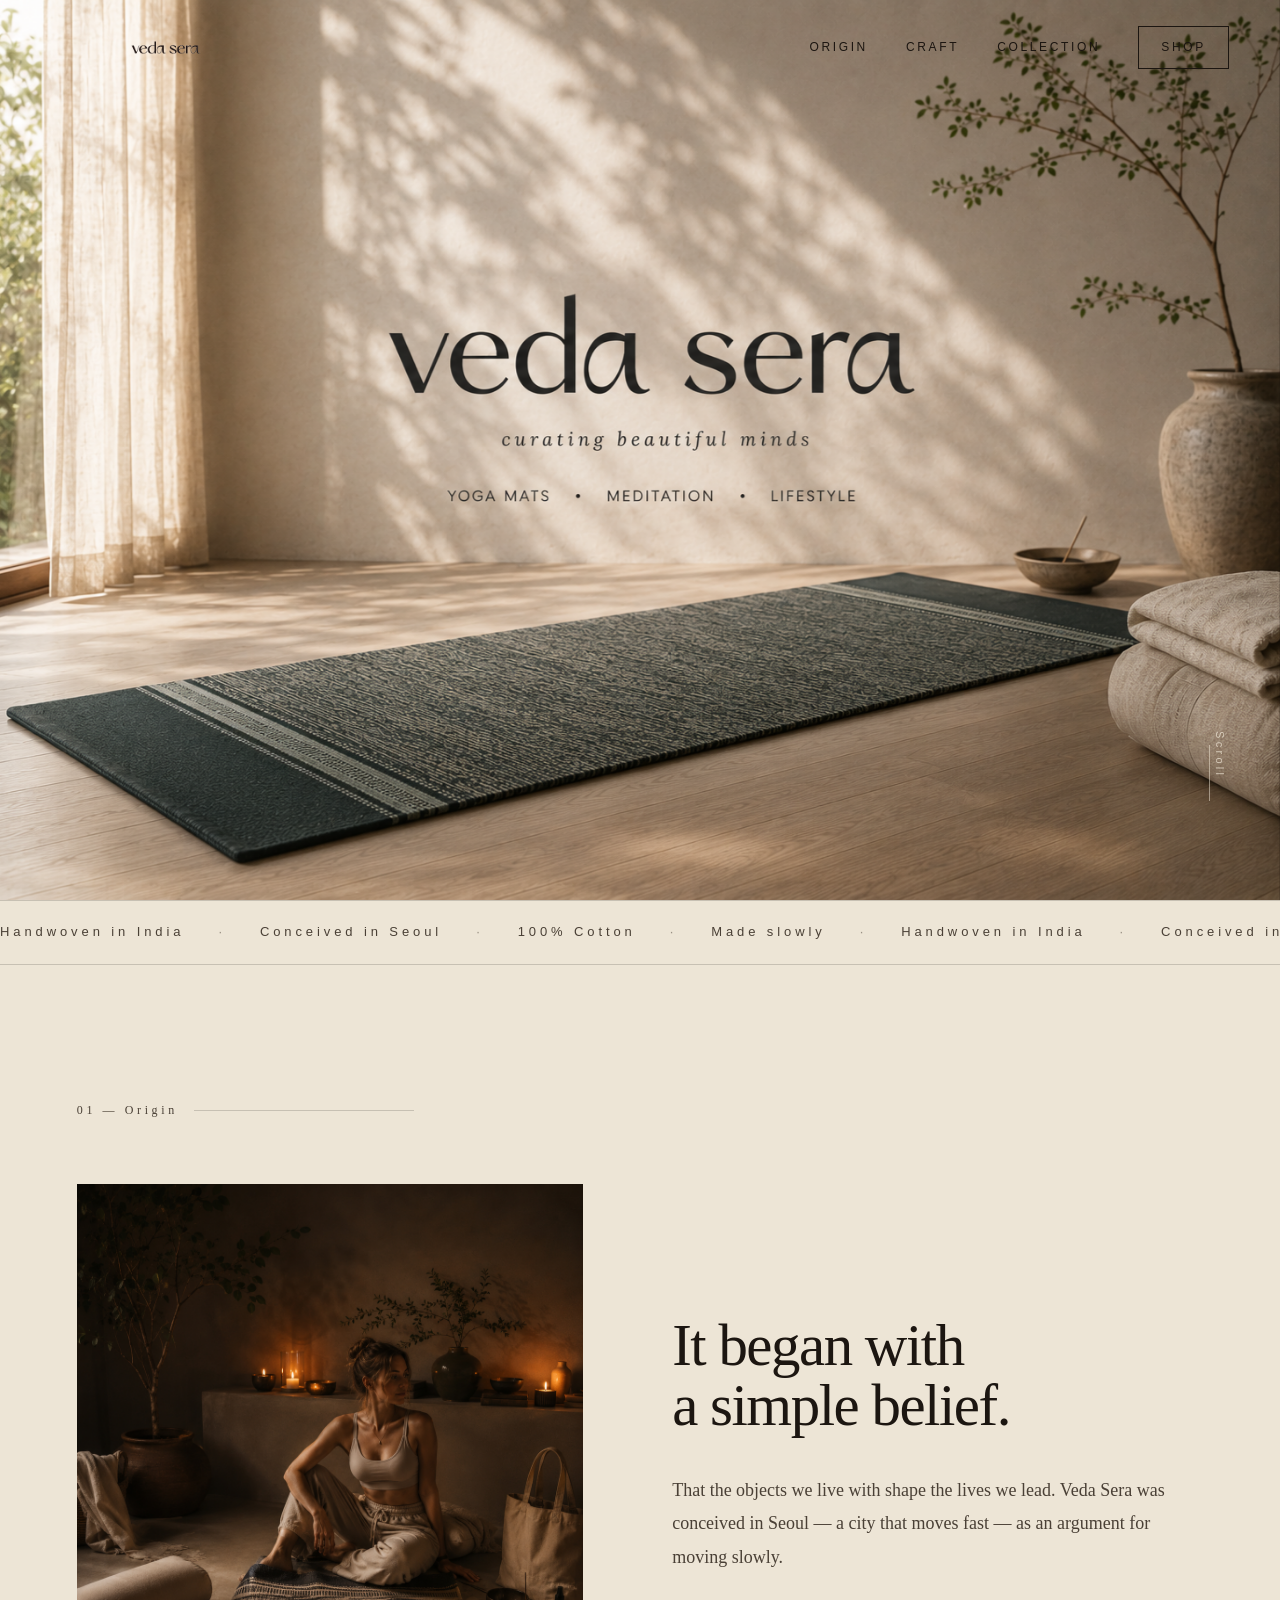
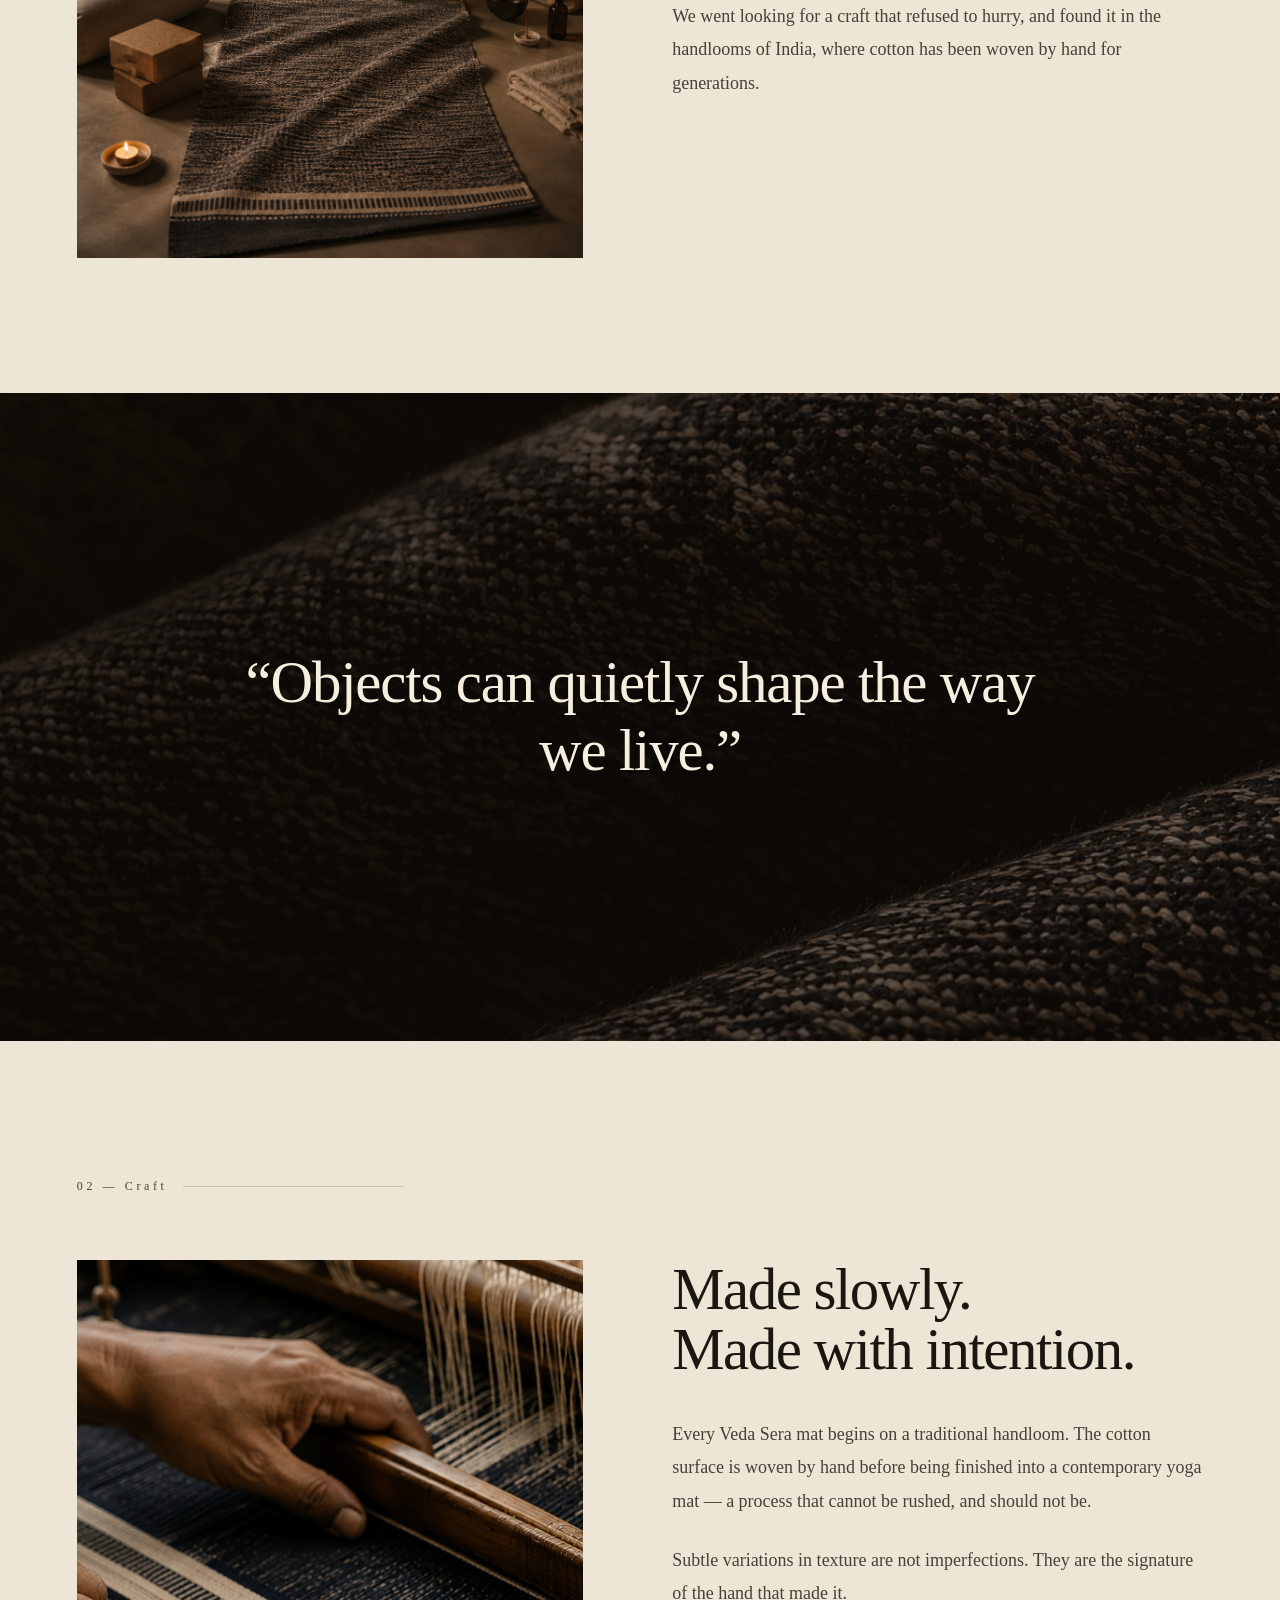
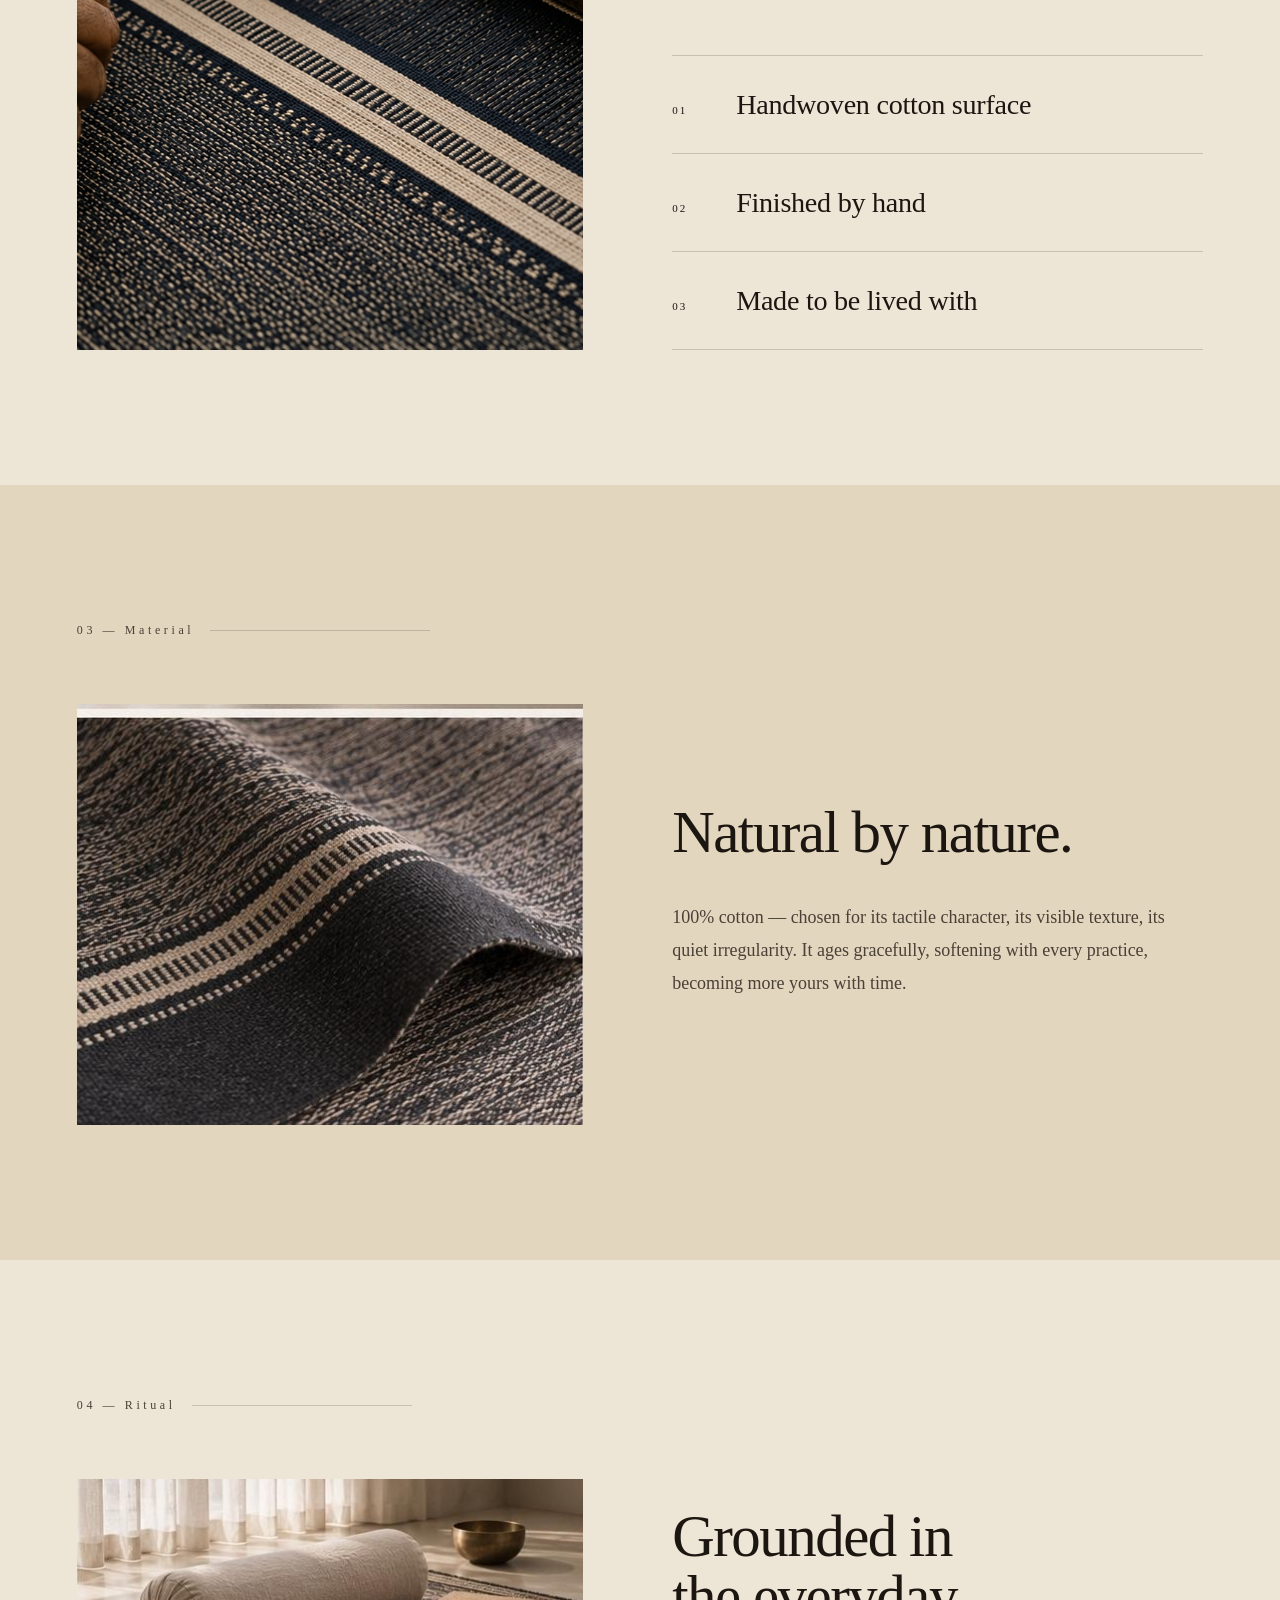
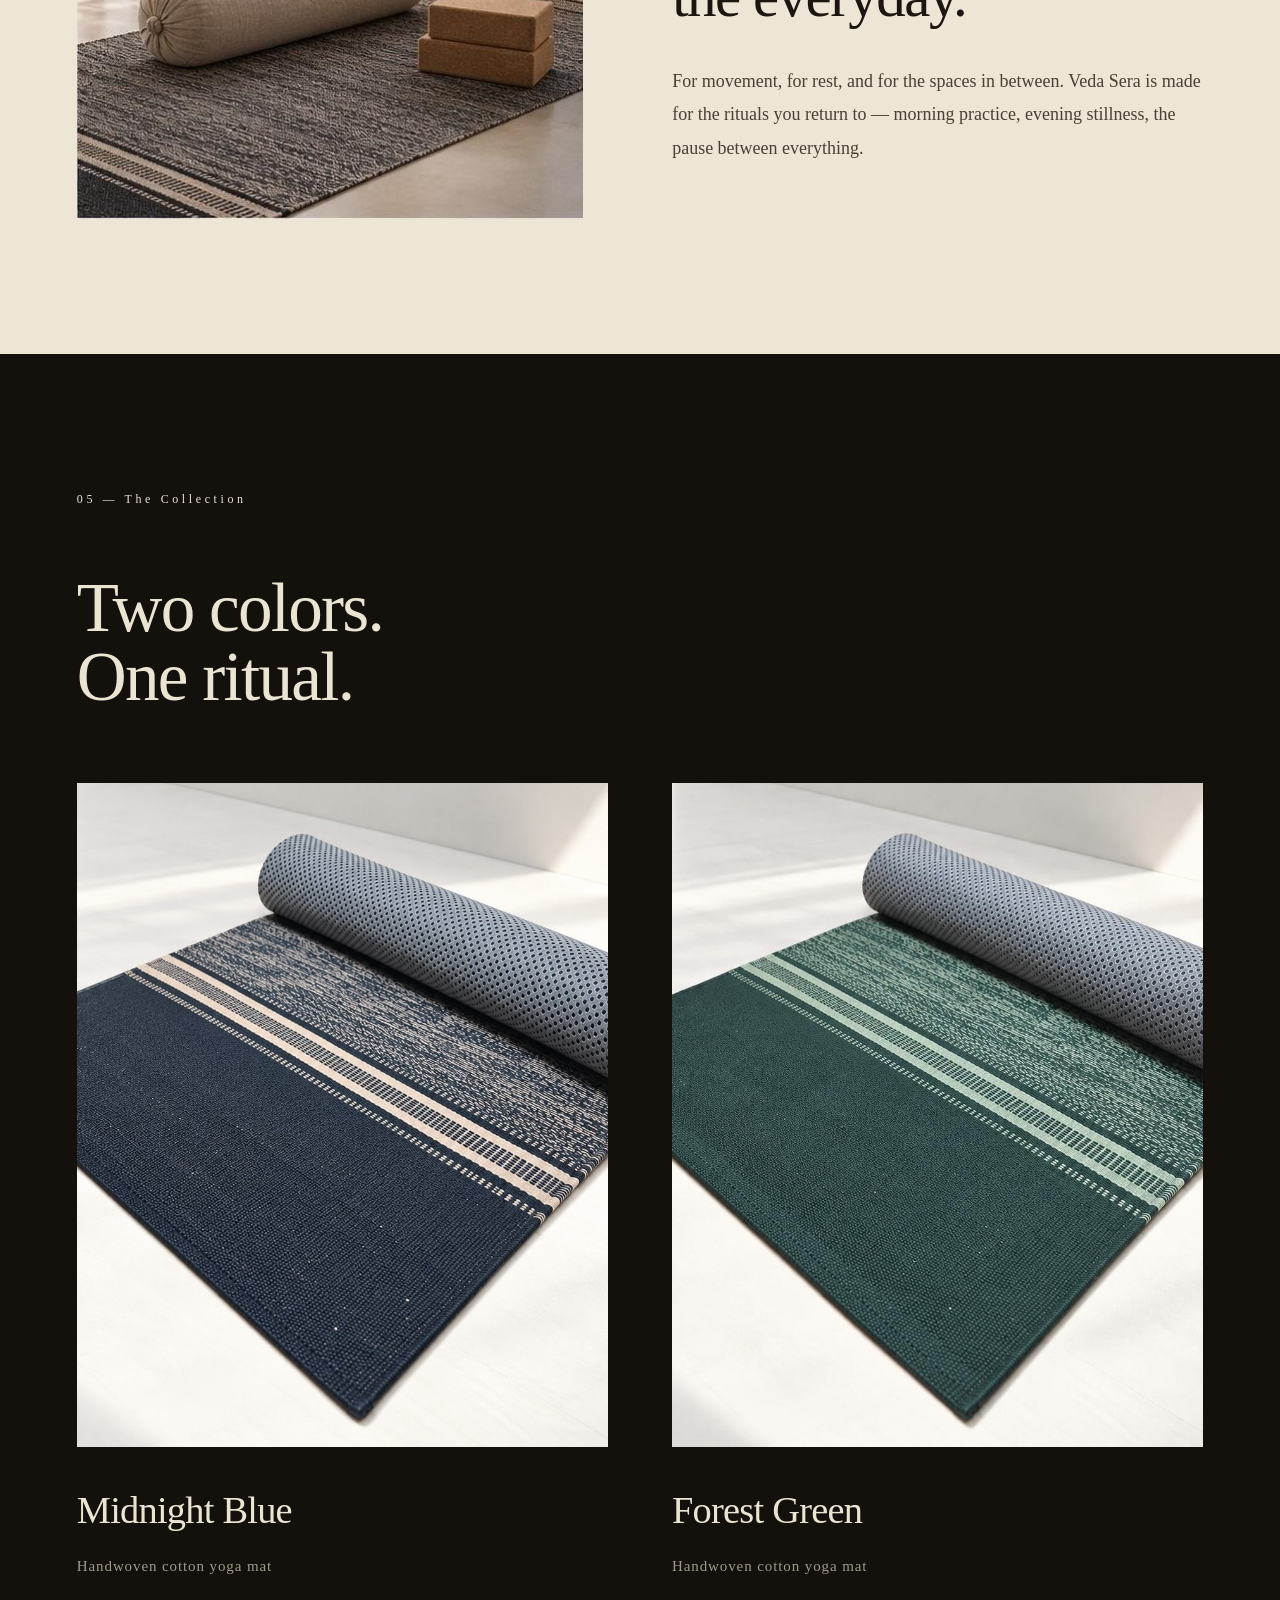
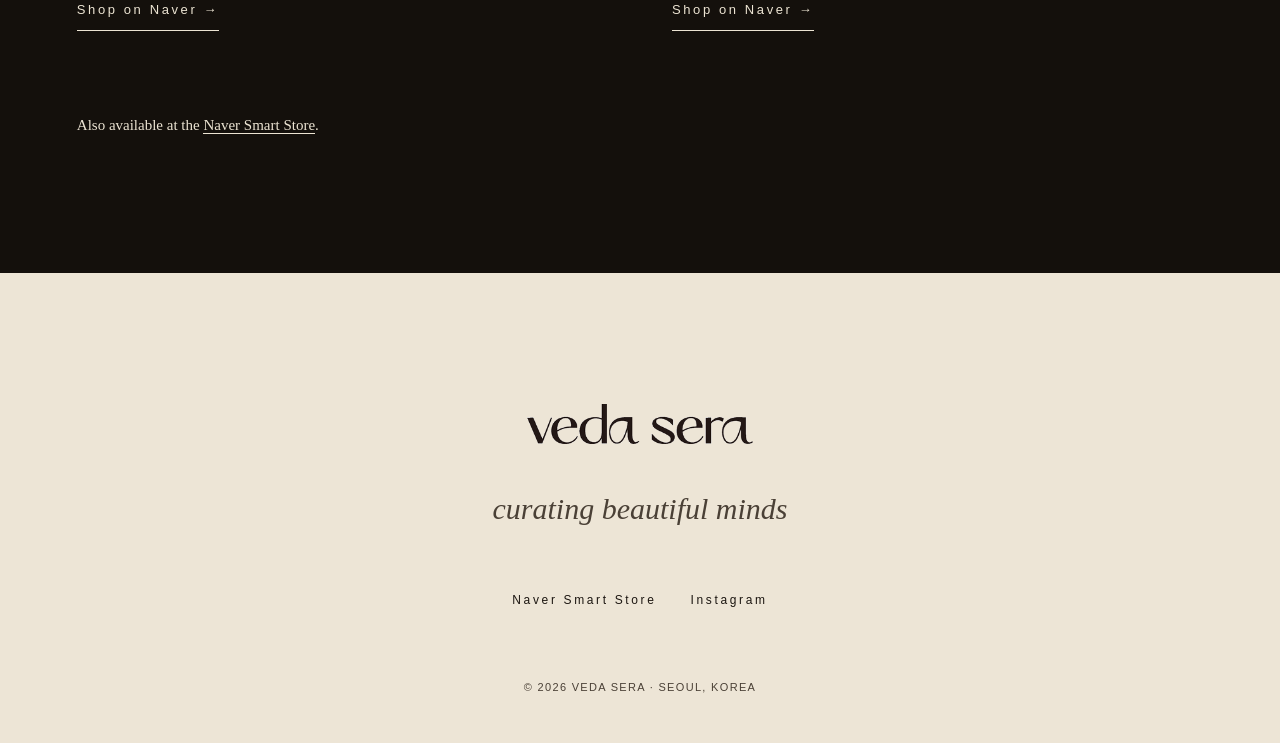
==== commit 166205a9: "Remove SETU header button" ====
--- a/index.html
+++ b/index.html
@@ -1,4 +1,3 @@
-<!doctype html>
 <html lang="en">
 <head>
 <meta charset="utf-8">
@@ -20,8 +19,7 @@
     <a href="#craft">CRAFT</a>
     <a href="#collection">COLLECTION</a>
     <a href="https://smartstore.naver.com/vedasera" target="_blank" rel="noopener" class="shop-link">SHOP</a>
-    <a href="setu.html" class="shop-link">SETU</a>
-  </nav>
+      </nav>
 </header>
 
 <main id="top">
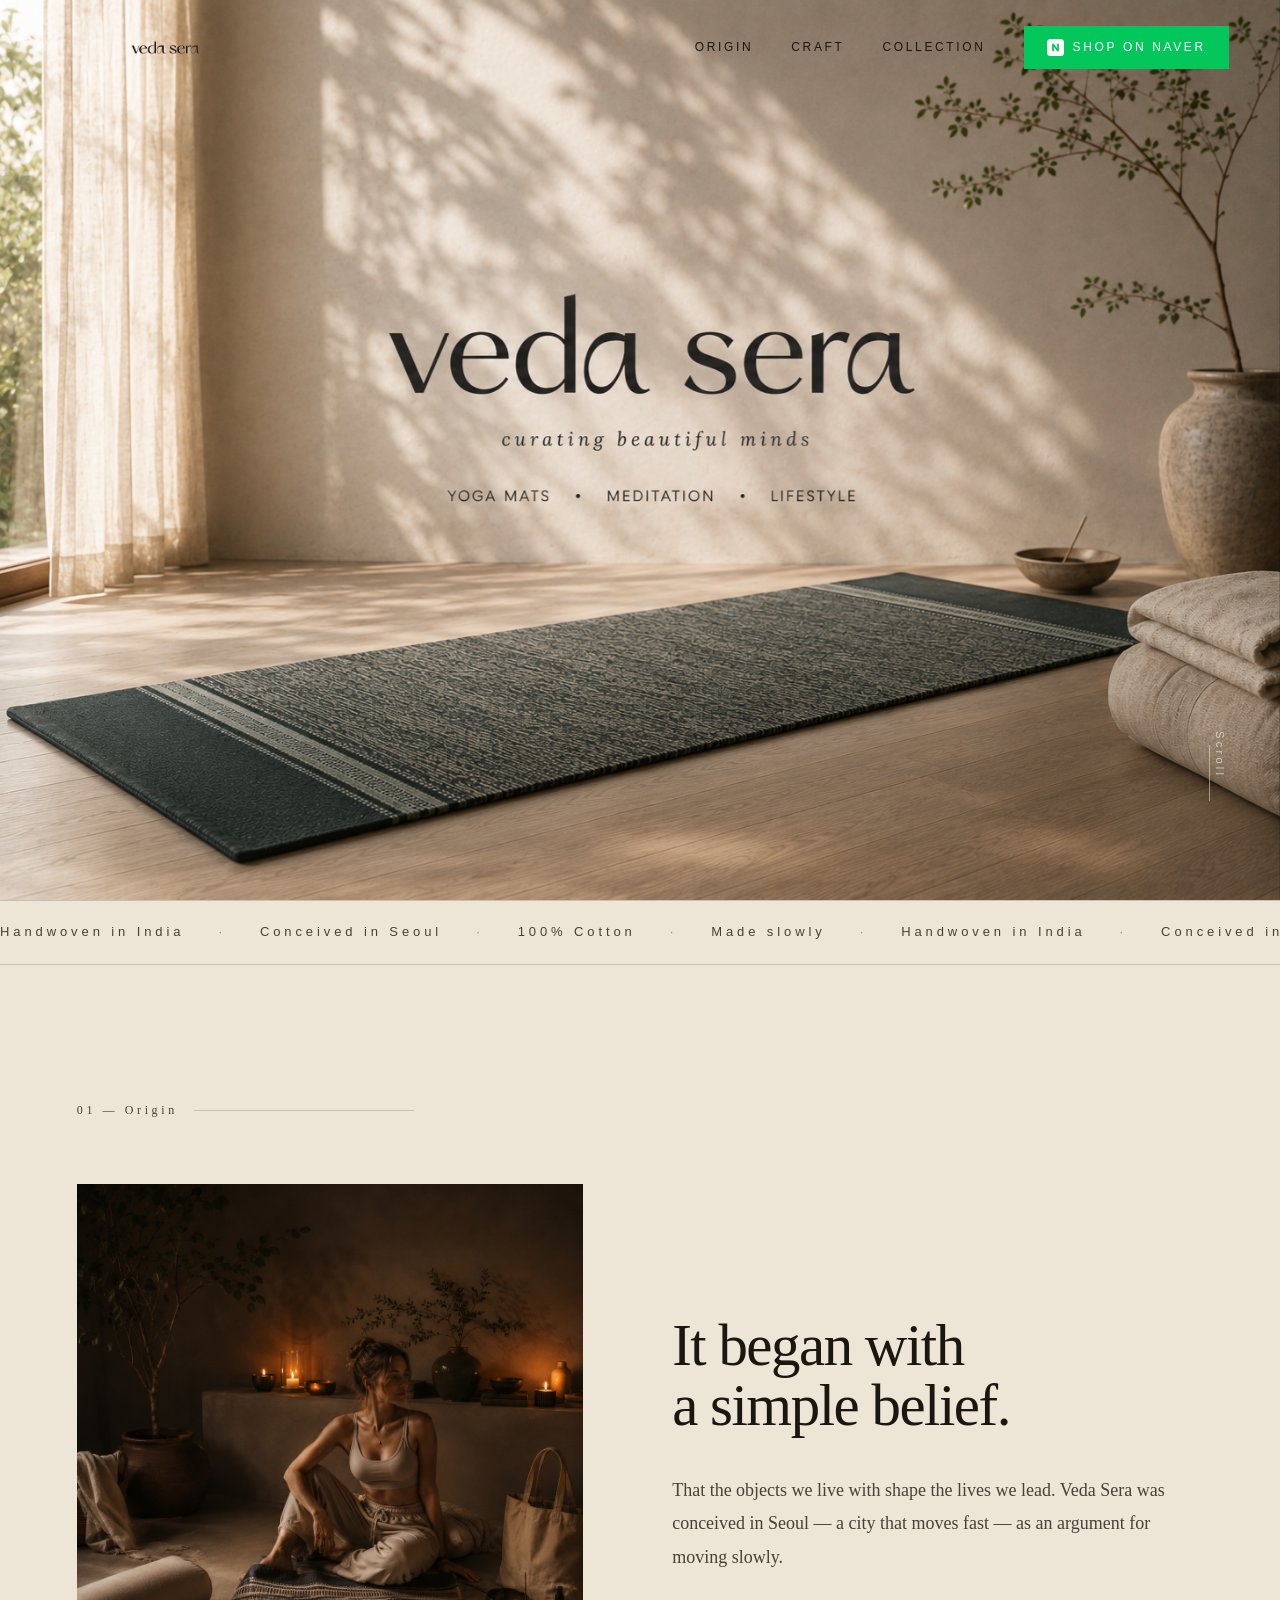
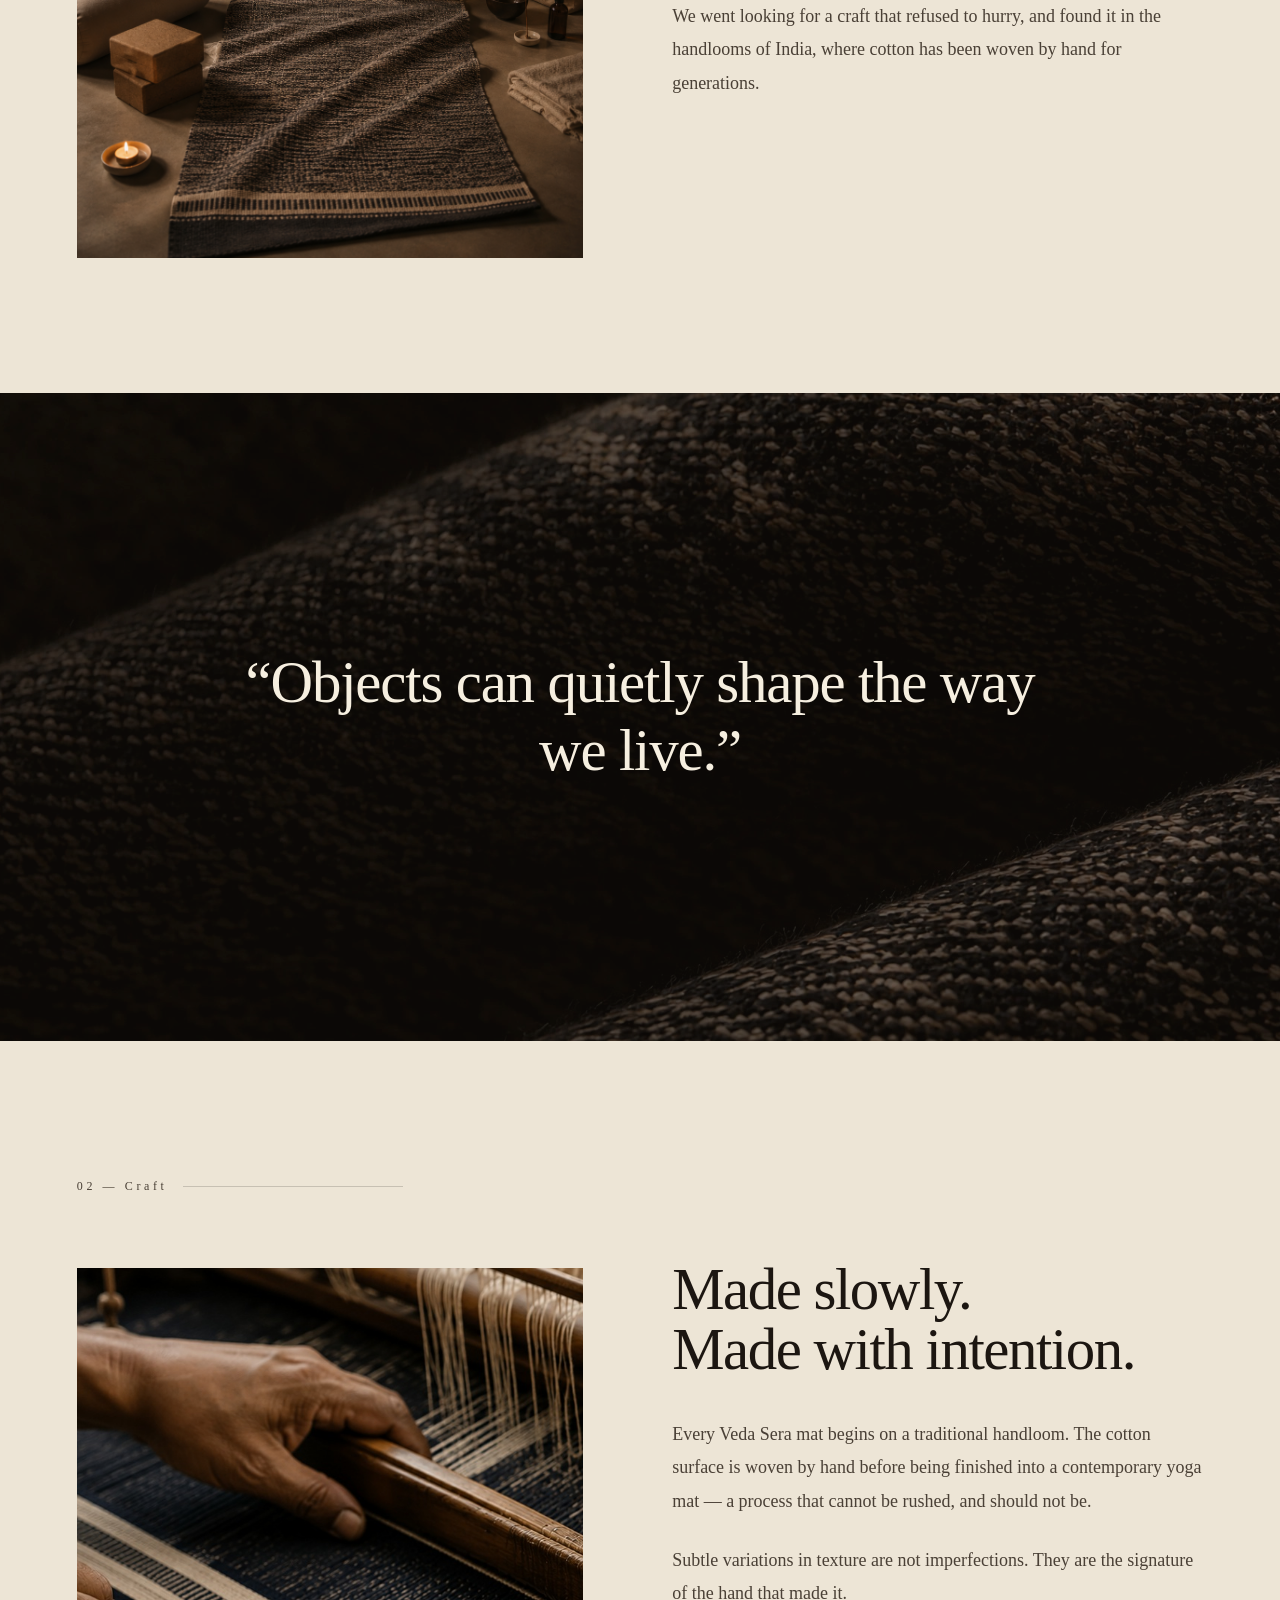
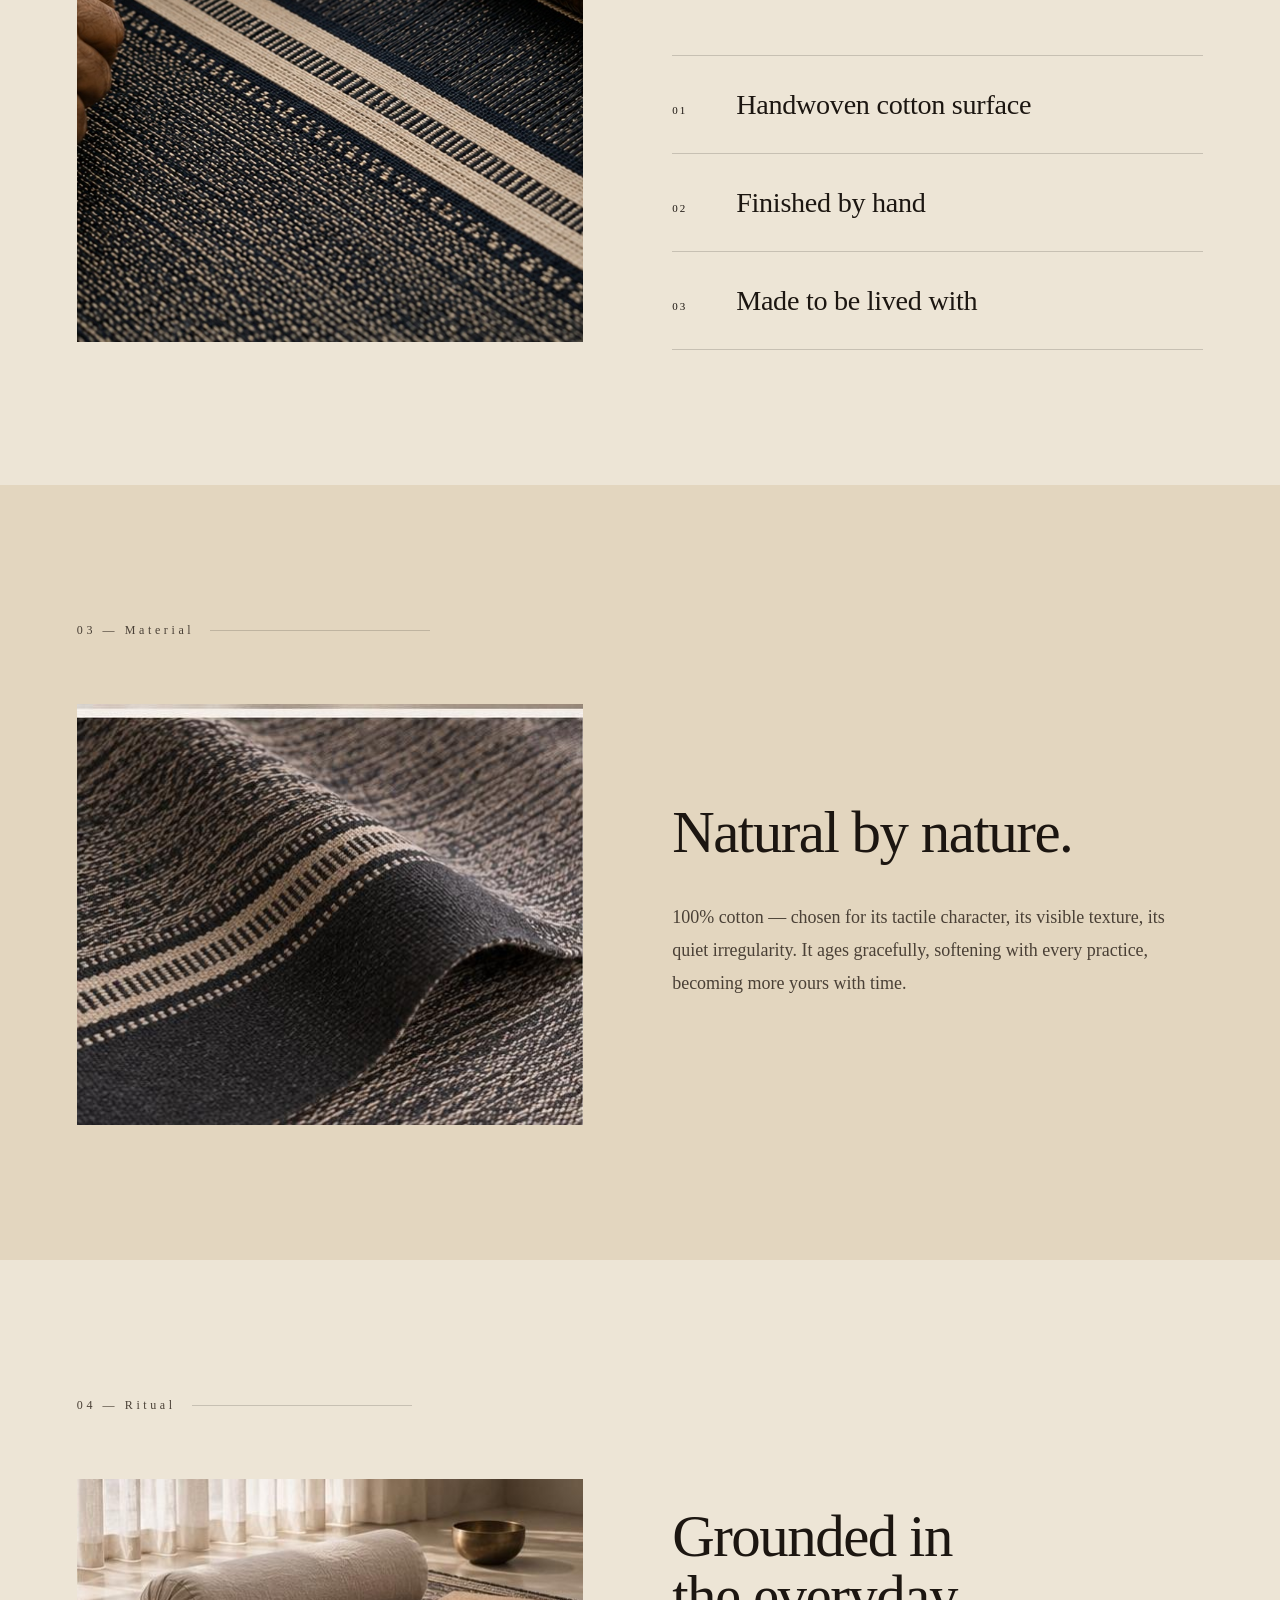
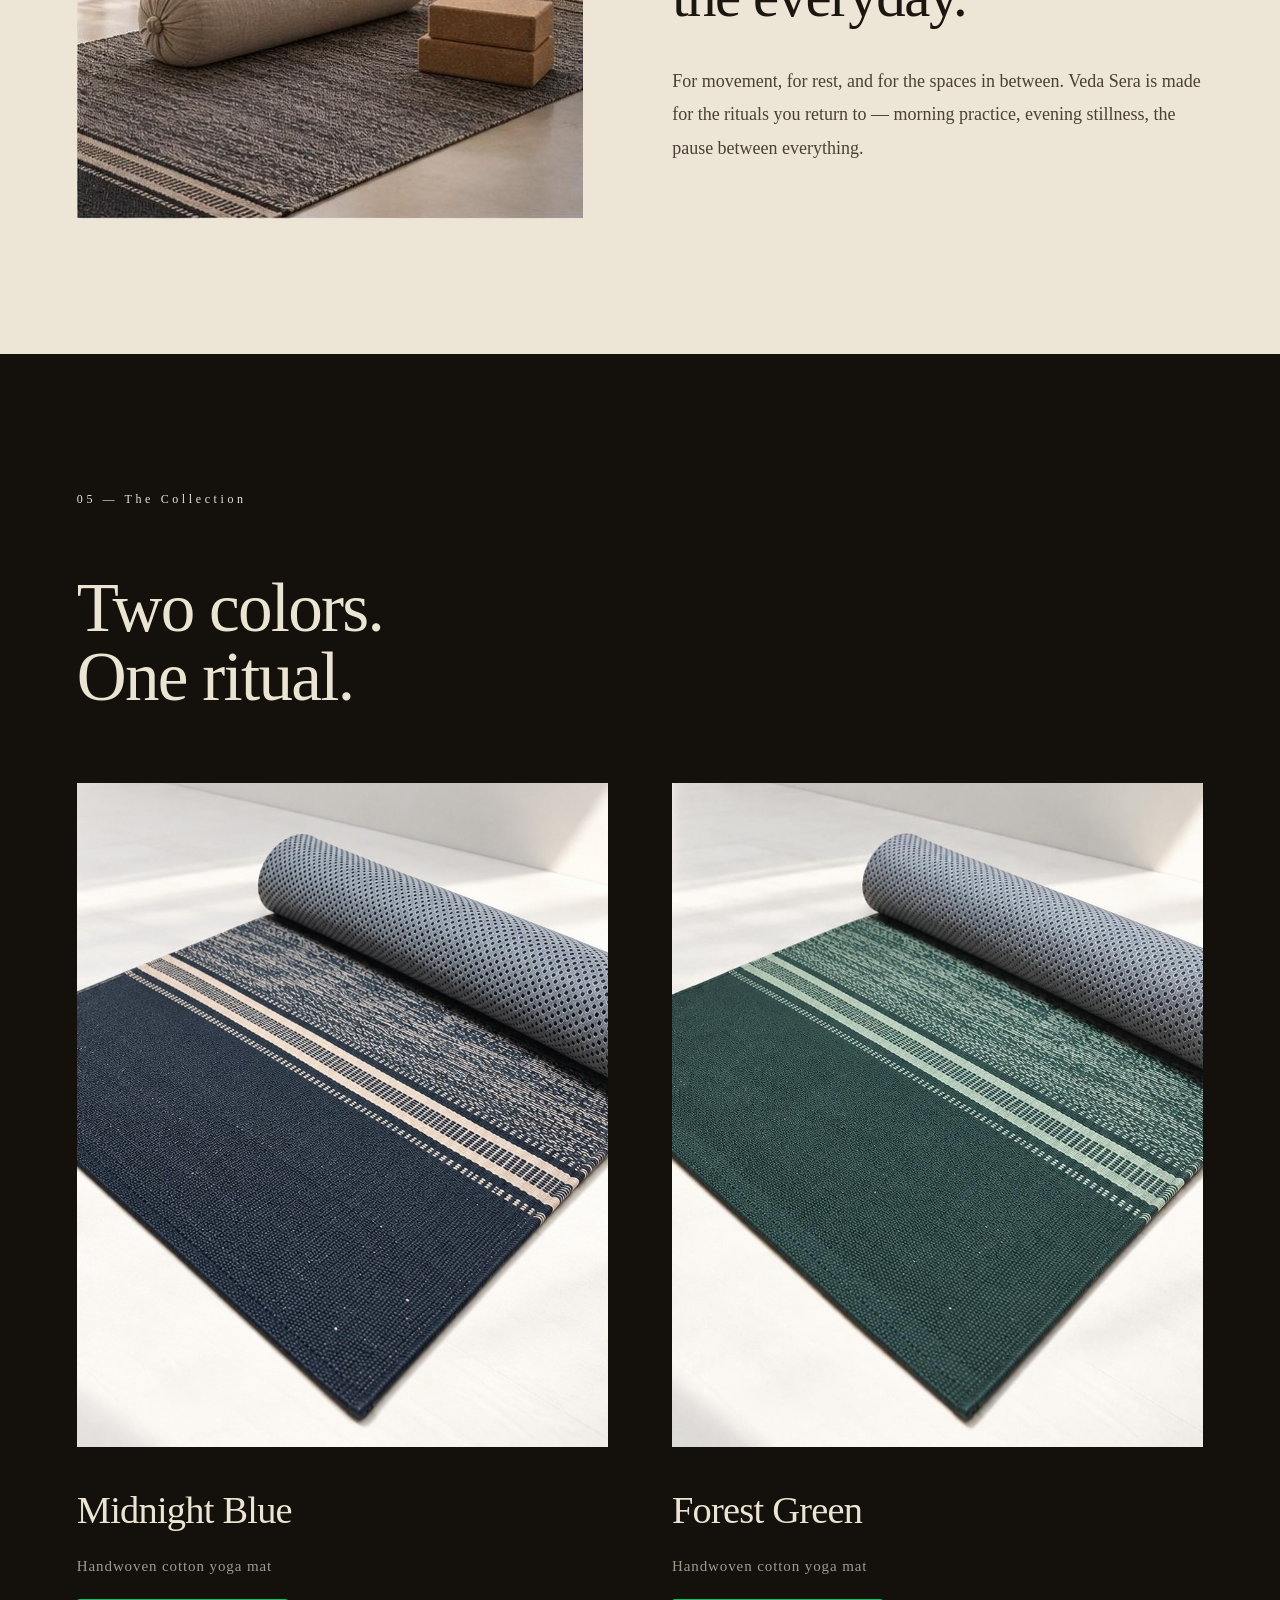
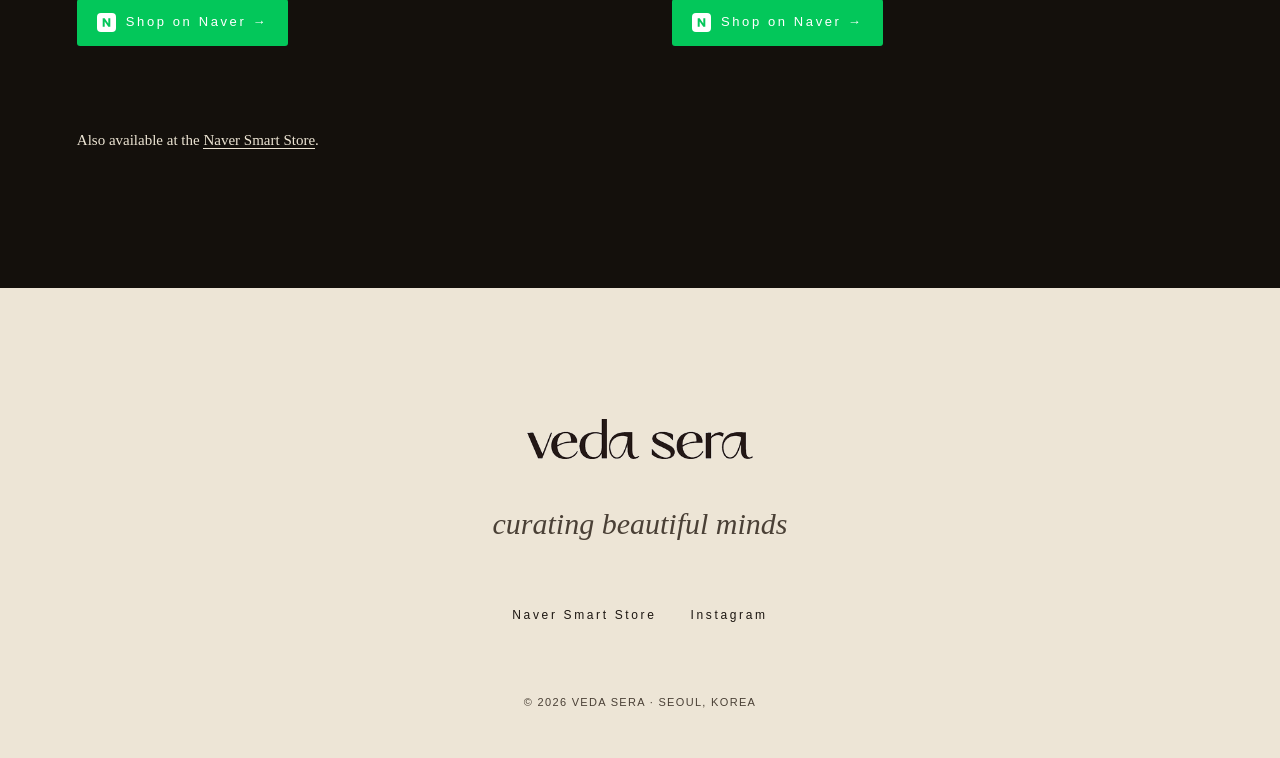
==== commit e189ed96: "Restyle Naver buy buttons with Naver branding" ====
--- a/index.html
+++ b/index.html
@@ -1,3 +1,4 @@
+<!doctype html>
 <html lang="en">
 <head>
 <meta charset="utf-8">
@@ -18,8 +19,8 @@
     <a href="#origin">ORIGIN</a>
     <a href="#craft">CRAFT</a>
     <a href="#collection">COLLECTION</a>
-    <a href="https://smartstore.naver.com/vedasera" target="_blank" rel="noopener" class="shop-link">SHOP</a>
-      </nav>
+    <a href="https://smartstore.naver.com/vedasera" target="_blank" rel="noopener" class="shop-link naver-shop"><svg class="naver-n" viewBox="0 0 24 24" width="22" height="22" aria-hidden="true" focusable="false"><rect width="24" height="24" rx="5" fill="#ffffff"/><path d="M7.2 17.4V6.6h2.5l4.6 6.6V6.6h2.5v10.8h-2.5l-4.6-6.6v6.6z" fill="#03C75A"/></svg>SHOP ON NAVER</a>
+  </nav>
 </header>
 
 <main id="top">
@@ -112,7 +113,7 @@
           <div class="pimg"><img src="assets/product.jpg?v=3" alt="VEDA SERA handwoven yoga mat — Midnight Blue"></div>
           <h3>Midnight Blue</h3>
           <p class="psub">Handwoven cotton yoga mat</p>
-          <span class="cta light">Shop on Naver →</span>
+          <span class="cta light naver-cta"><svg class="naver-n" viewBox="0 0 24 24" width="22" height="22" aria-hidden="true" focusable="false"><rect width="24" height="24" rx="5" fill="#ffffff"/><path d="M7.2 17.4V6.6h2.5l4.6 6.6V6.6h2.5v10.8h-2.5l-4.6-6.6v6.6z" fill="#03C75A"/></svg>Shop on Naver →</span>
         </a>
         <a class="product-card" data-reveal
            href="https://smartstore.naver.com/vedasera/products/13748710775"
@@ -120,7 +121,7 @@
           <div class="pimg"><img src="assets/detail.jpg?v=4" alt="VEDA SERA handwoven yoga mat — Forest Green"></div>
           <h3>Forest Green</h3>
           <p class="psub">Handwoven cotton yoga mat</p>
-          <span class="cta light">Shop on Naver →</span>
+          <span class="cta light naver-cta"><svg class="naver-n" viewBox="0 0 24 24" width="22" height="22" aria-hidden="true" focusable="false"><rect width="24" height="24" rx="5" fill="#ffffff"/><path d="M7.2 17.4V6.6h2.5l4.6 6.6V6.6h2.5v10.8h-2.5l-4.6-6.6v6.6z" fill="#03C75A"/></svg>Shop on Naver →</span>
         </a>
       </div>
       <p class="collection-note" data-reveal>Also available at the <a href="https://smartstore.naver.com/vedasera" target="_blank" rel="noopener">Naver Smart Store</a>.</p>
--- a/style.css
+++ b/style.css
@@ -166,6 +166,15 @@
 .cta.light{color:var(--bone-on-noir)}
 .collection-note{margin:9vh 0 0;font-size:15px;opacity:.7}
 .collection-note a{border-bottom:1px solid currentColor}
+
+/* ---------- naver buttons ---------- */
+.naver-n{display:block;flex:none}
+.site-header nav a.naver-shop{background:#03C75A;border-color:#03C75A;color:#fff;display:inline-flex;align-items:center;gap:9px}
+.site-header nav a.naver-shop:hover{background:#02B351;border-color:#02B351;color:#fff}
+.site-header nav a.naver-shop .naver-n{width:17px;height:17px}
+.product-card .cta.naver-cta{display:inline-flex;align-items:center;gap:10px;background:#03C75A;color:#fff;border-bottom:none;padding:12px 20px;border-radius:3px}
+.product-card:hover .cta.naver-cta{background:#02B351}
+.product-card .cta.naver-cta .naver-n{width:19px;height:19px}
 
 /* ---------- footer ---------- */
 footer{padding:14vh 6vw 46px;text-align:center;background:var(--bone)}
